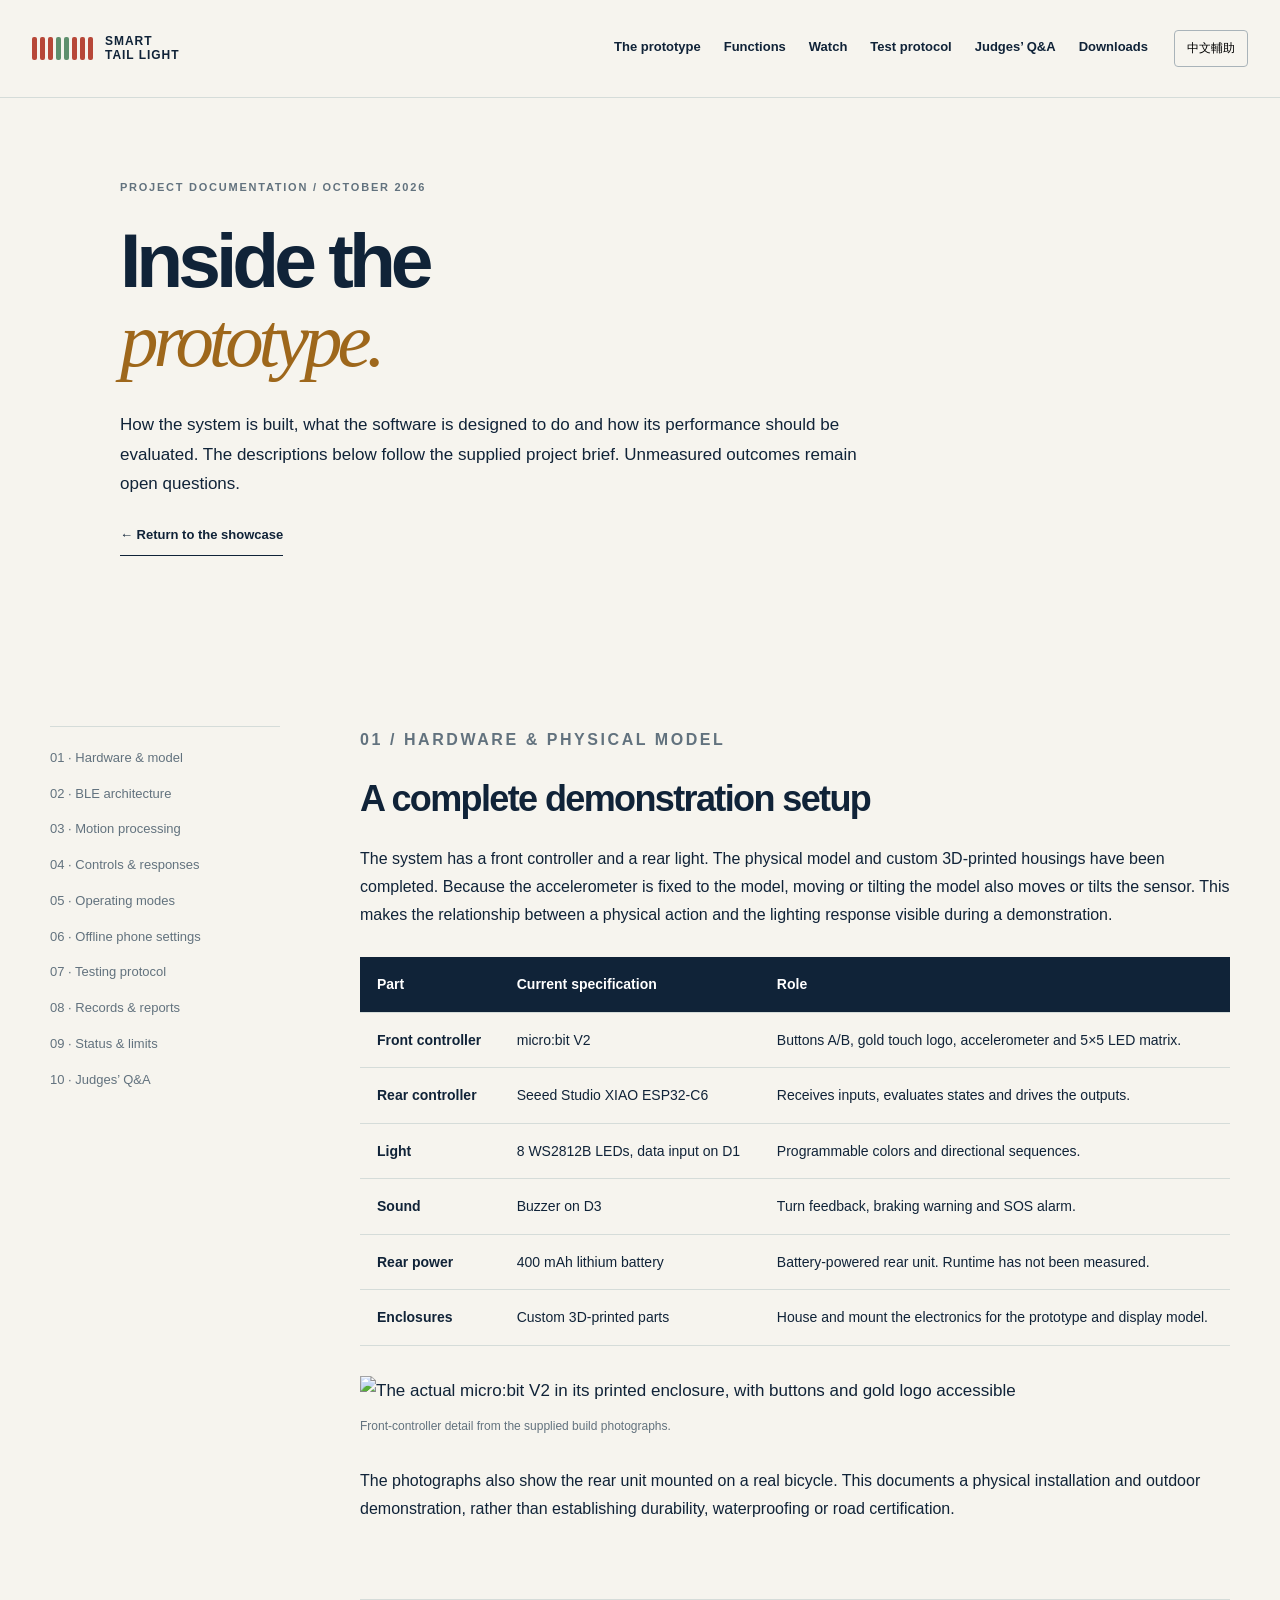
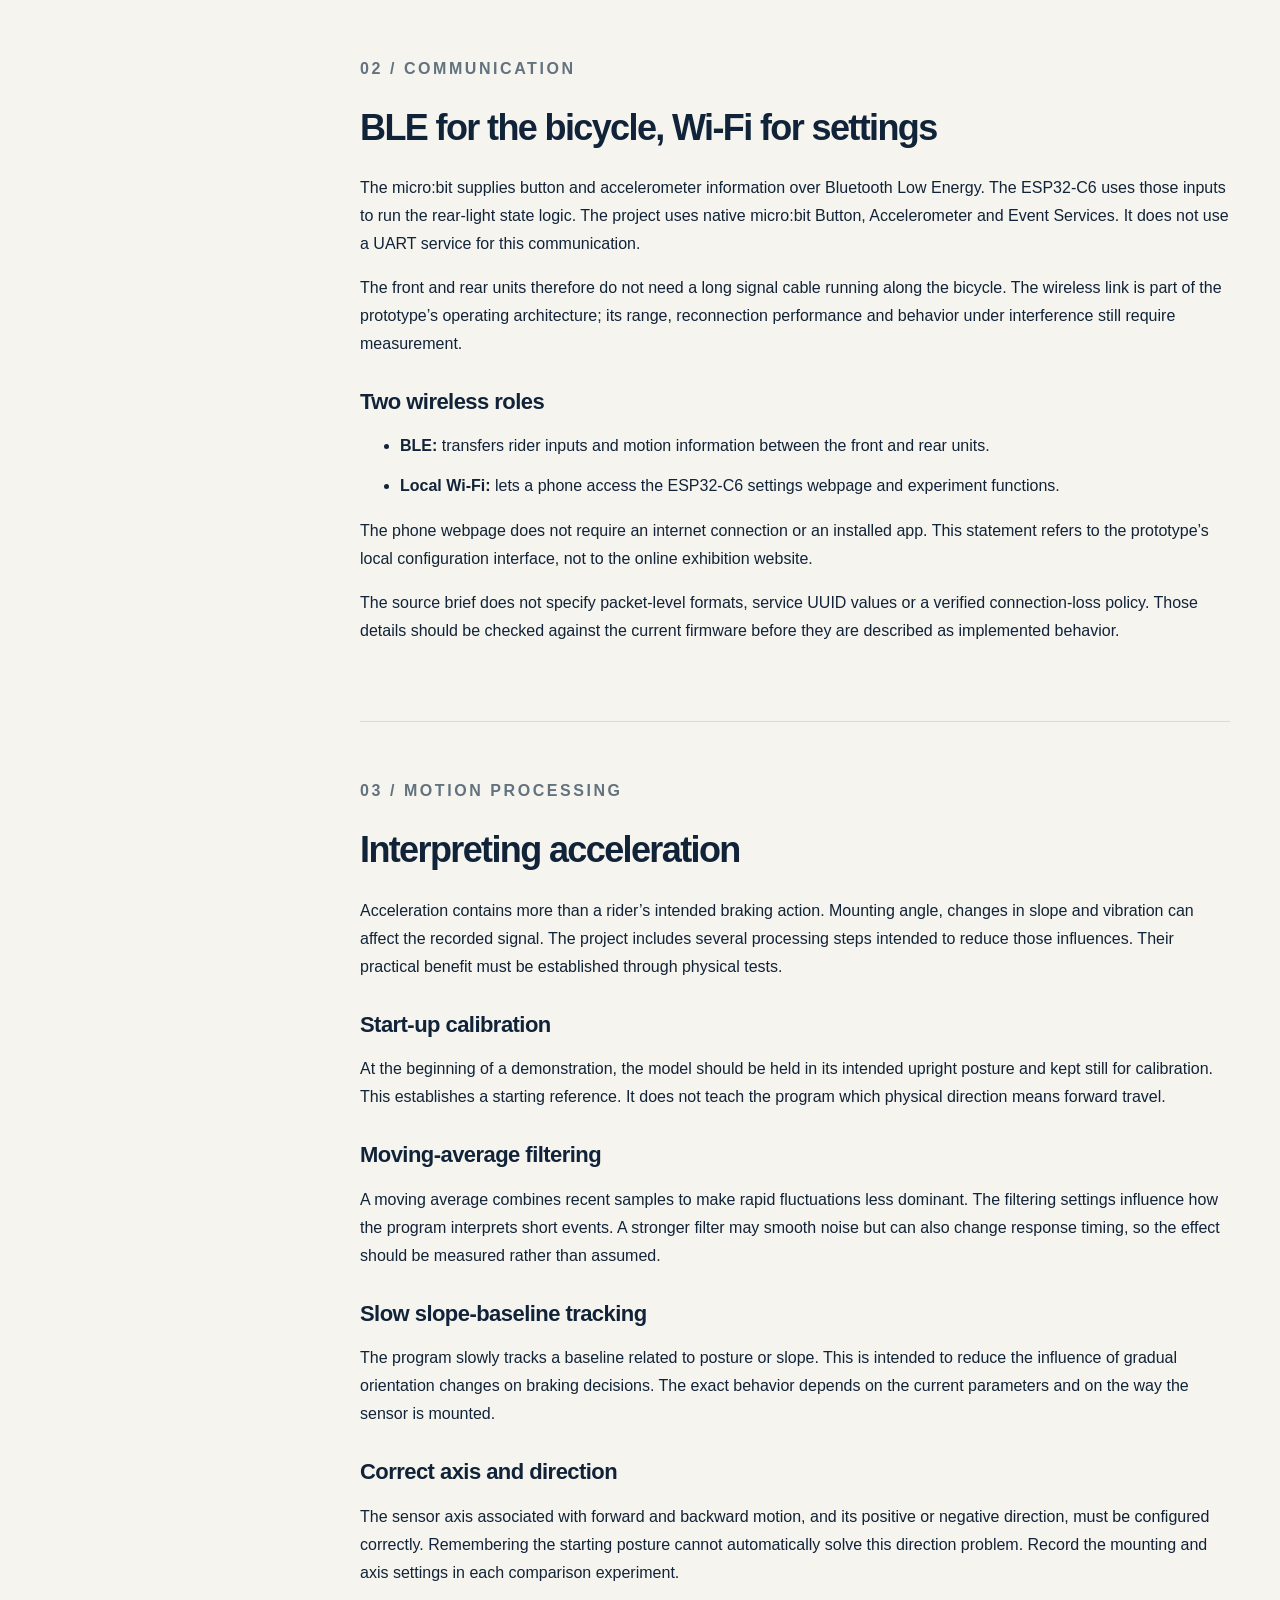
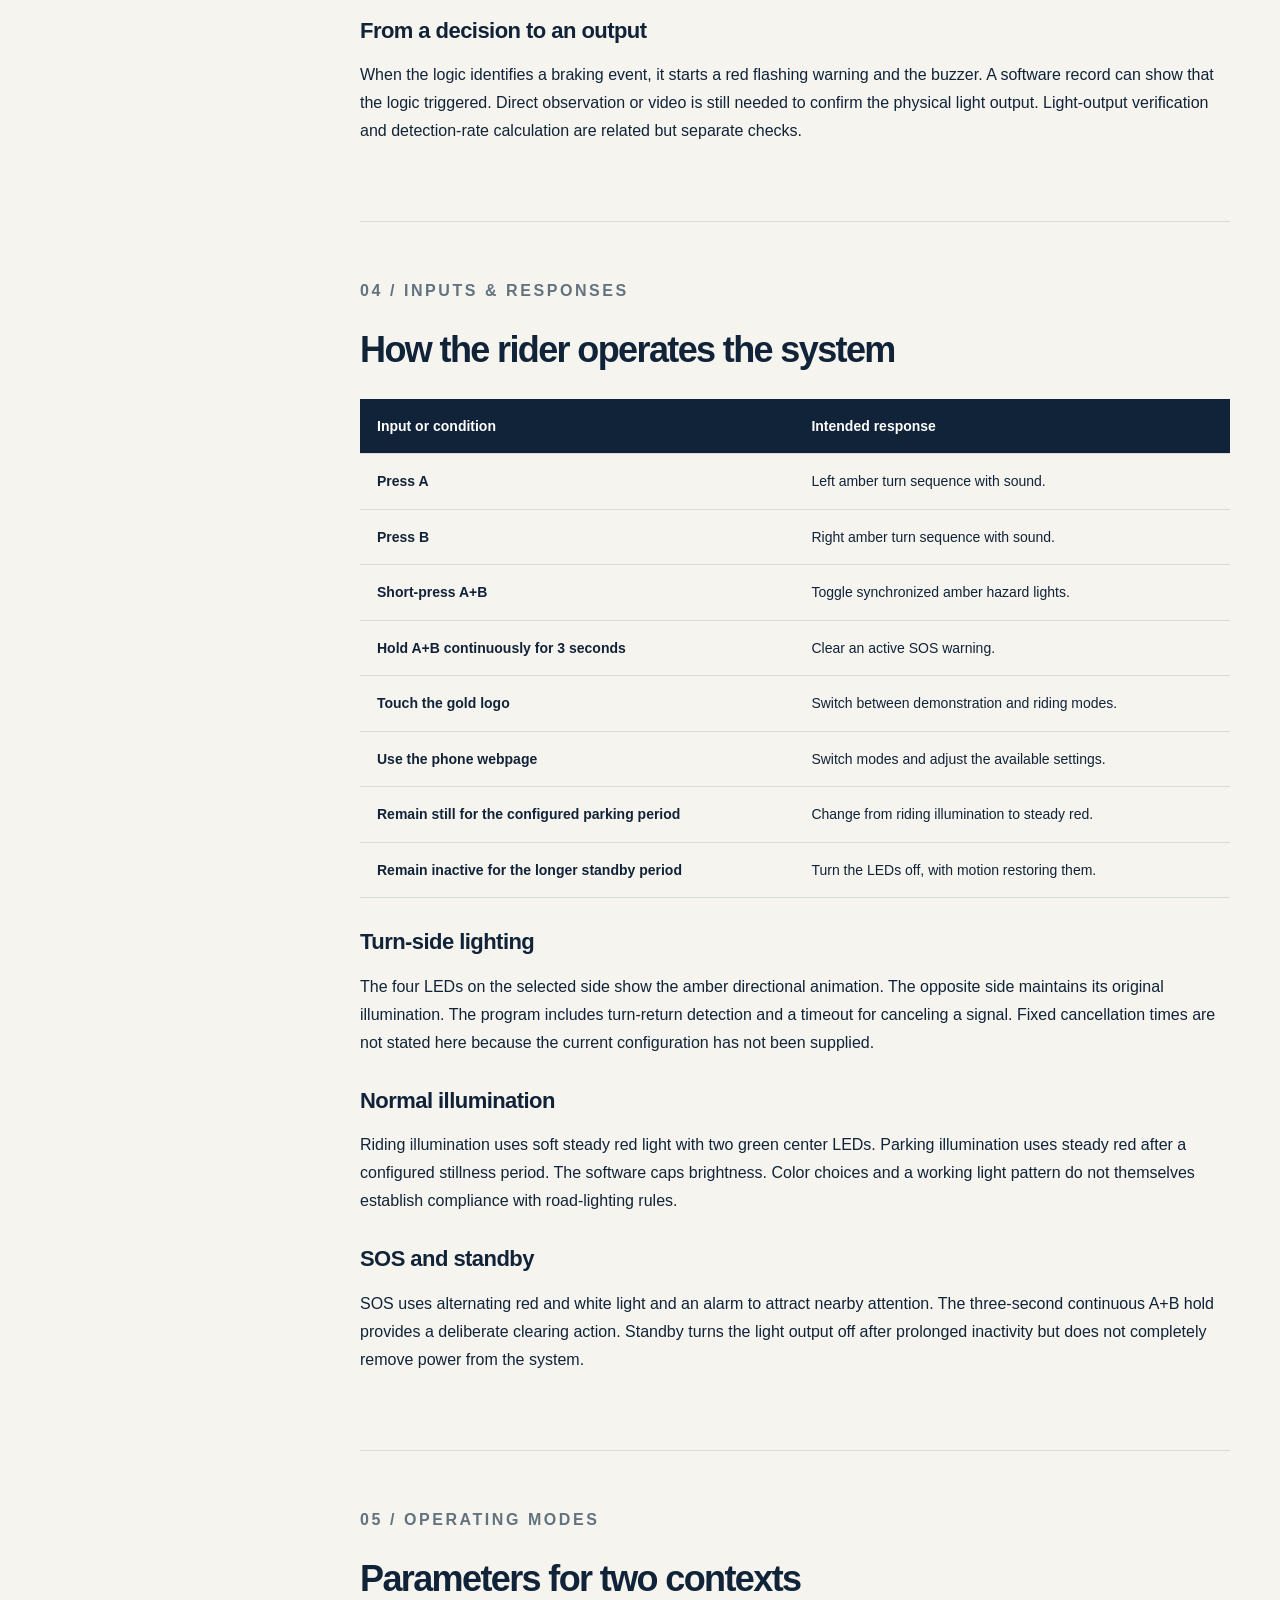
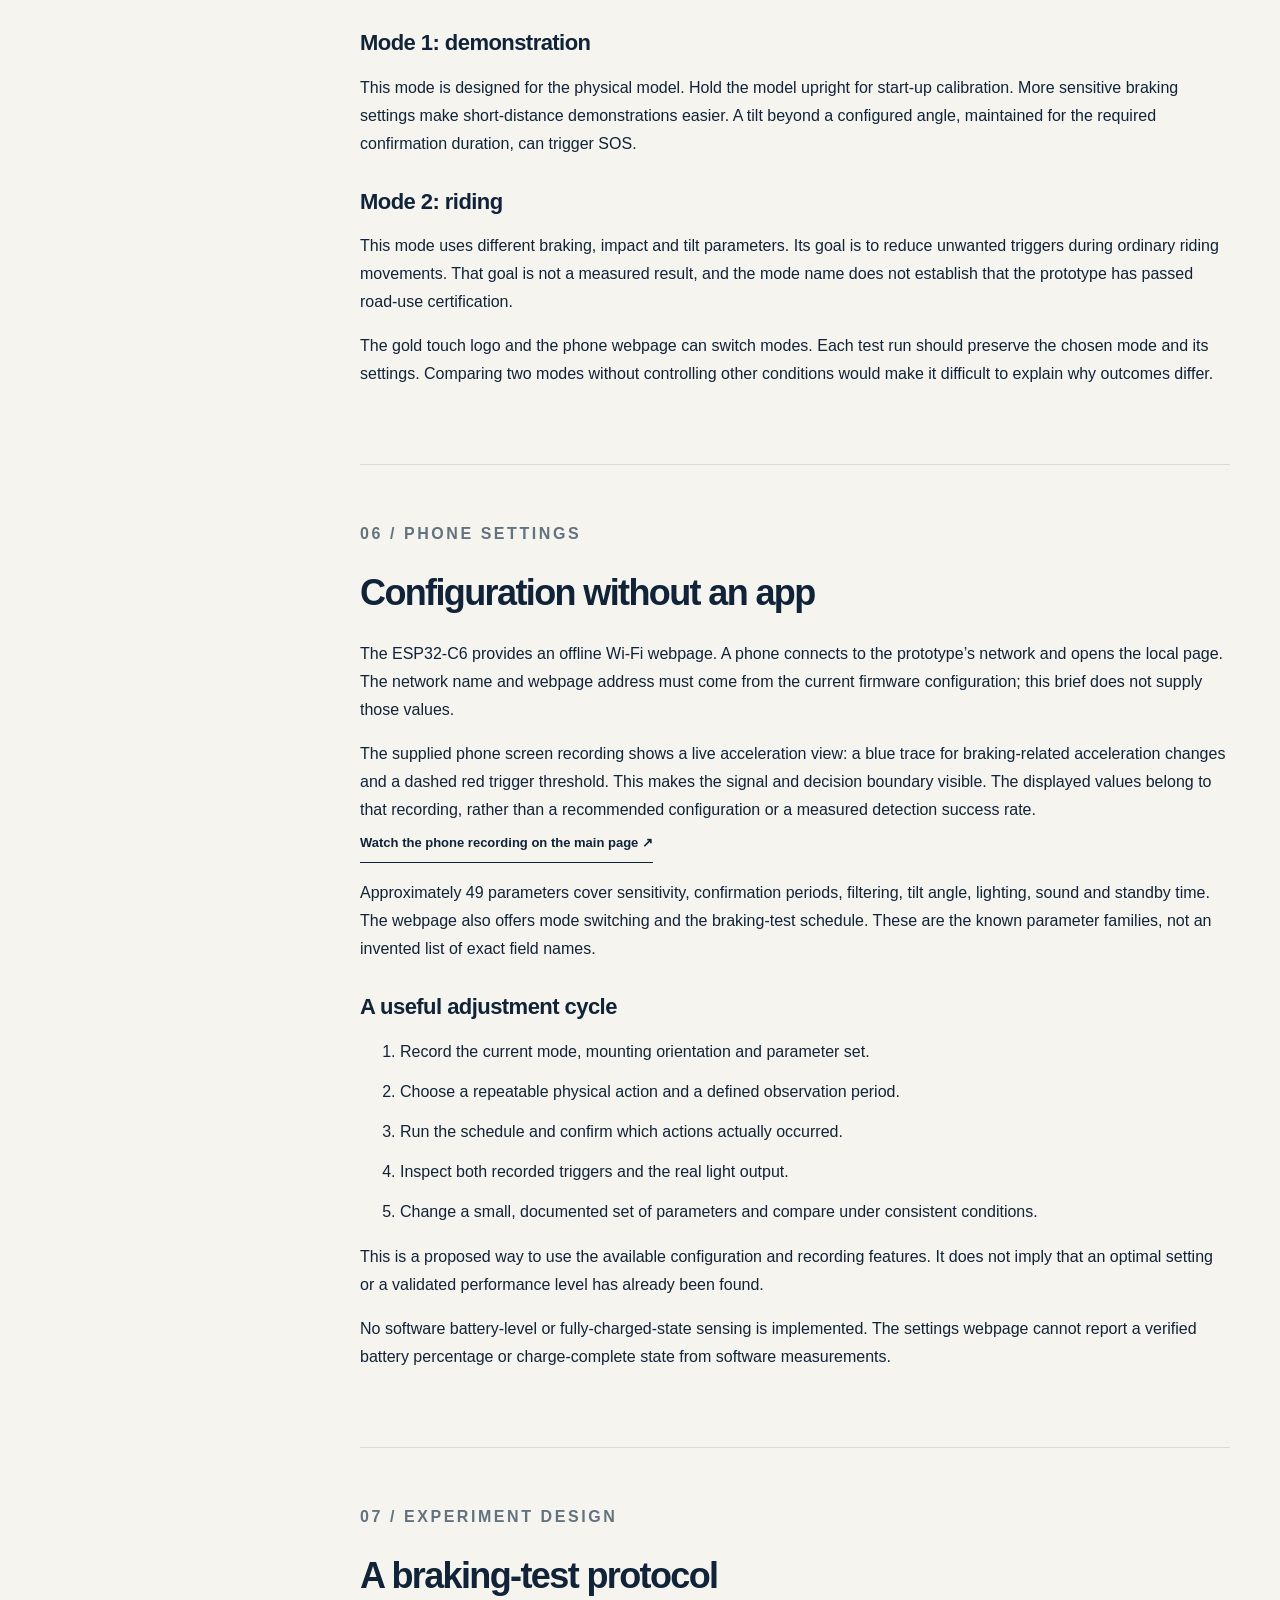
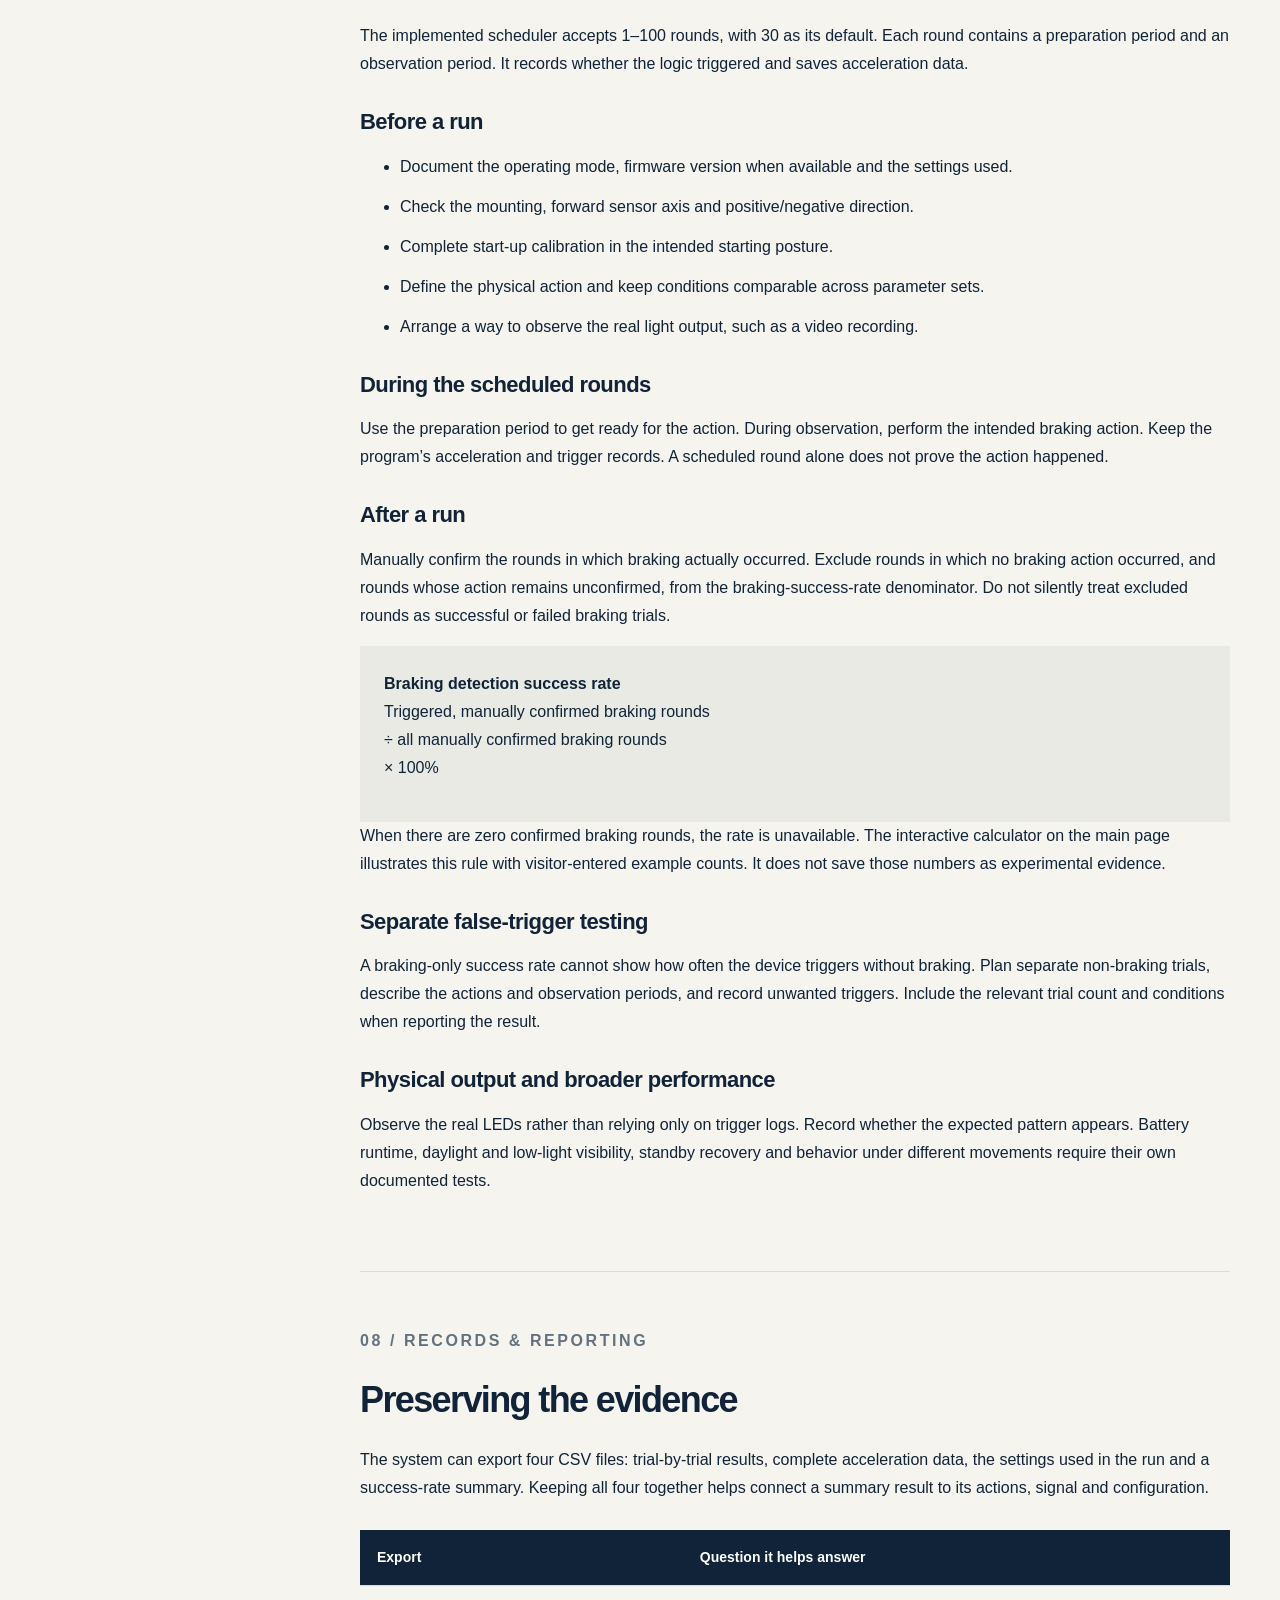
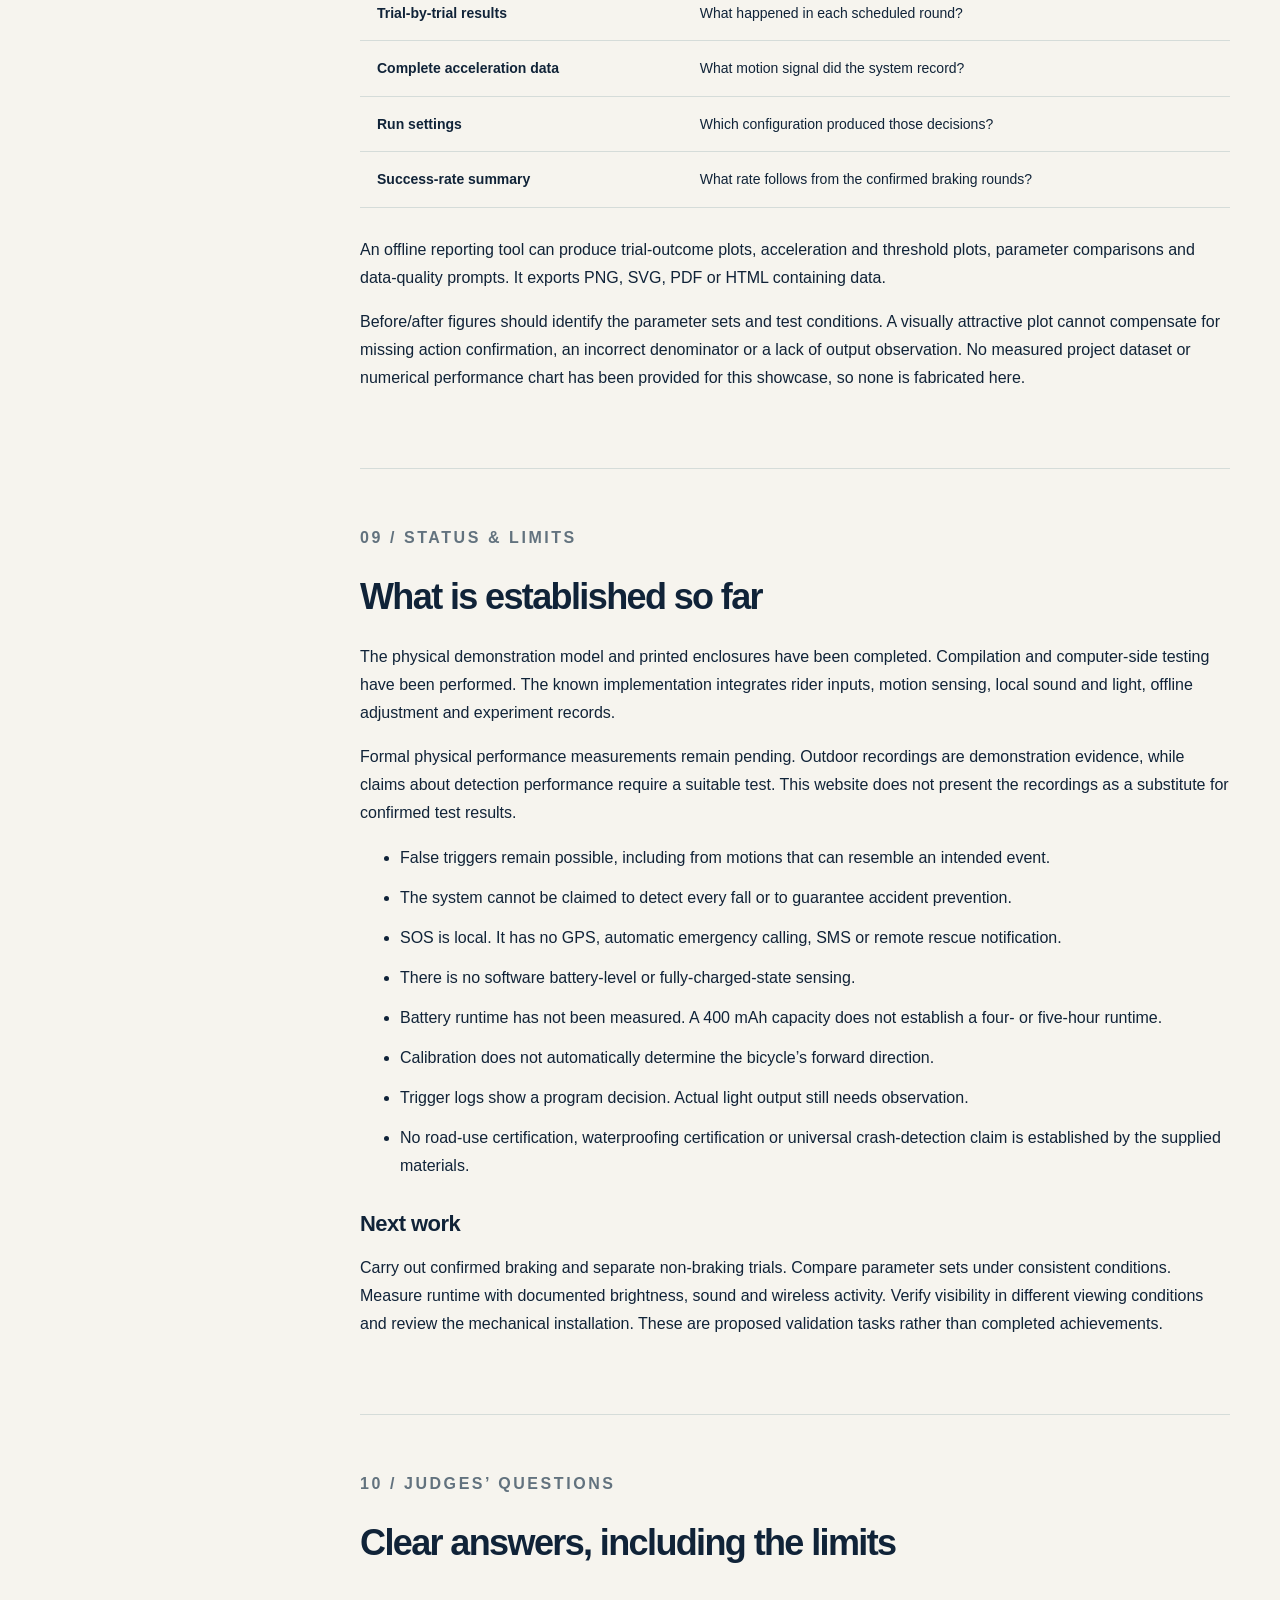
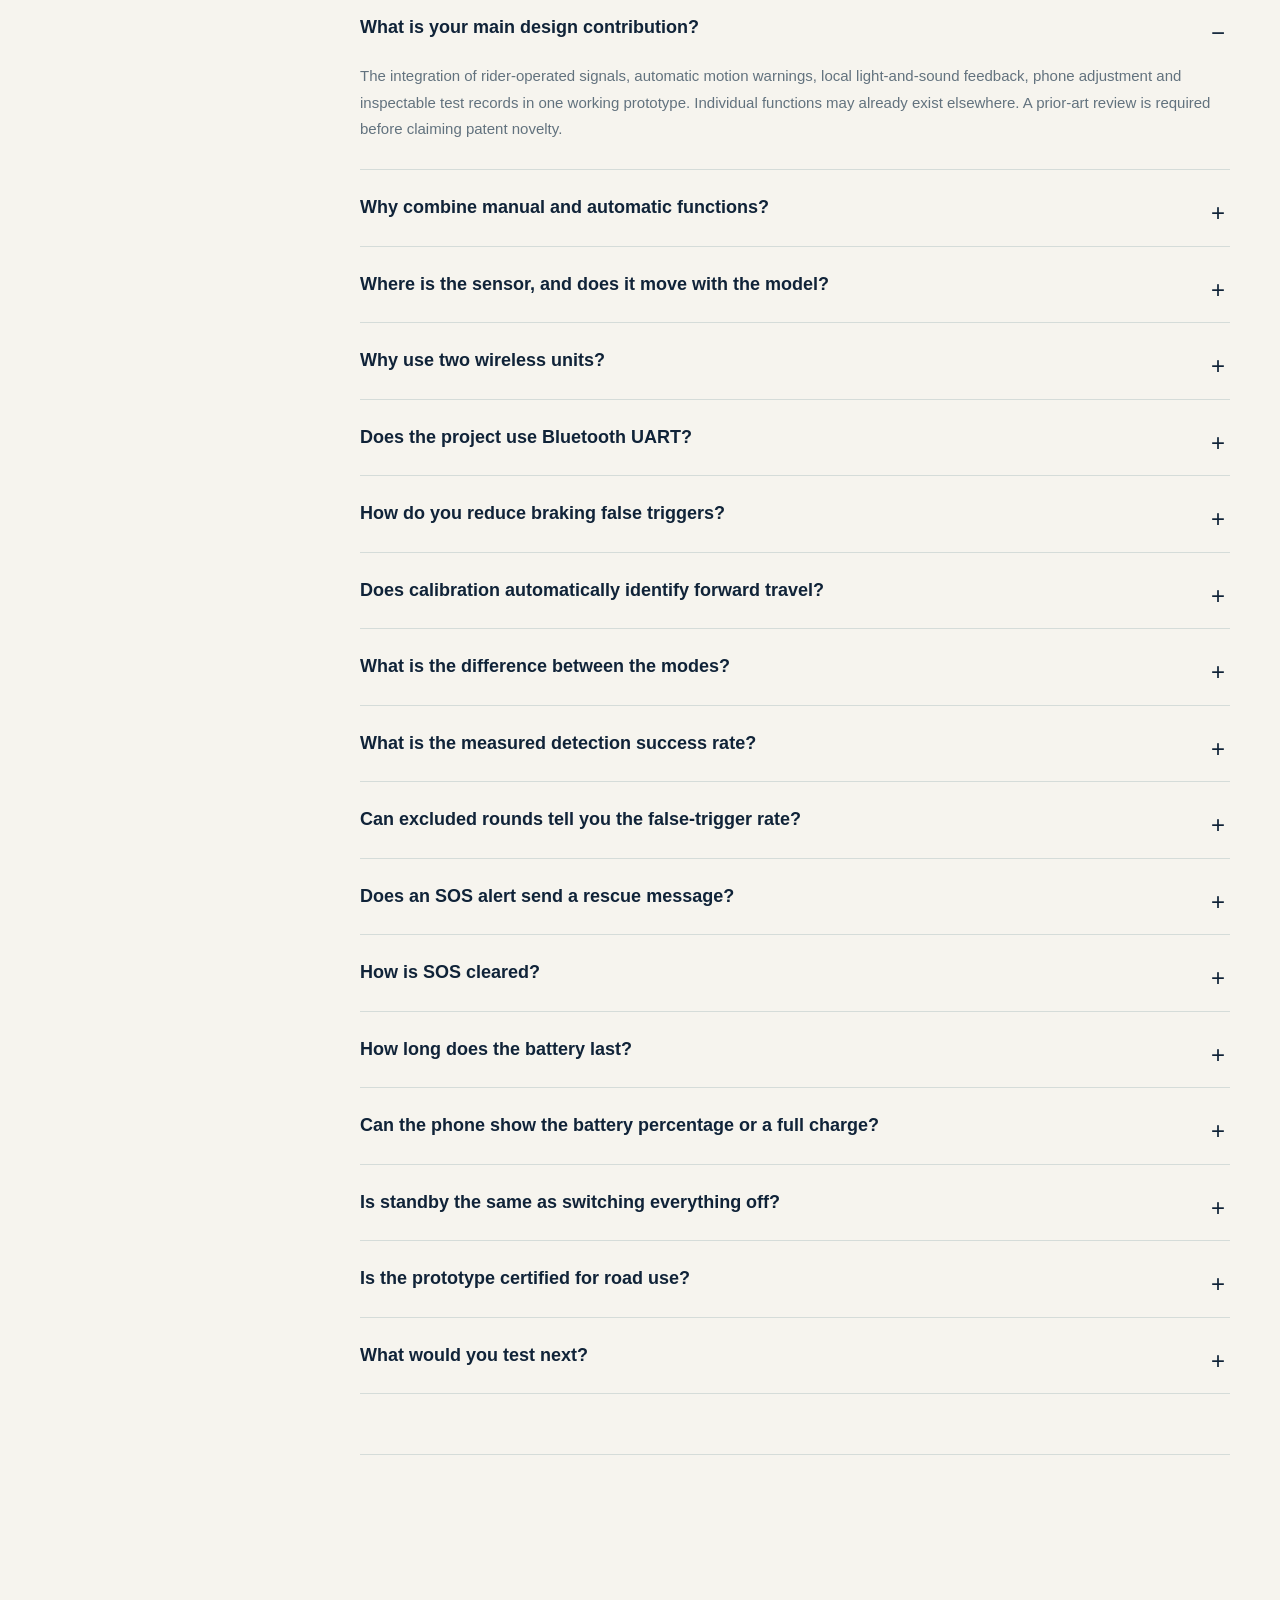
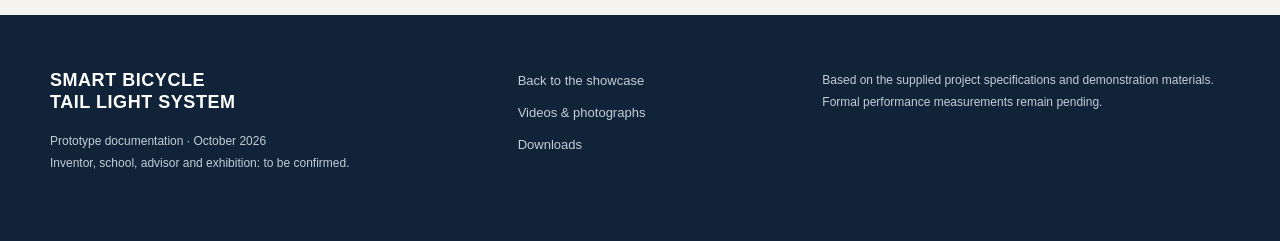
==== guide.html @ 163c27d5 "Publish bicycle tail light exhibition website" ====
<!doctype html><html lang="en"><head><meta charset="utf-8"><meta name="viewport" content="width=device-width,initial-scale=1"><title>Technical Guide & Judges’ Q&A | Smart Bicycle Tail Light System</title><meta name="description" content="Detailed hardware, BLE architecture, signal processing, operating modes, phone settings, braking-test protocol and judges’ questions for the bicycle tail light prototype."><meta name="theme-color" content="#102338"><link rel="stylesheet" href="styles.css"><script src="app.js" defer></script><link rel="canonical" href="https://raychang1227.github.io/bicycle-light/guide.html"><meta property="og:url" content="https://raychang1227.github.io/bicycle-light/guide.html"><meta property="og:image" content="https://raychang1227.github.io/bicycle-light/assets/model.jpg"></head><body><a class="skip" href="#main">Skip to content</a><header class="site-header"><a class="brand" href="index.html"><span class="brand-mark" aria-hidden="true"><i></i><i></i><i></i><i></i><i></i><i></i><i></i><i></i></span><span>SMART<br>TAIL LIGHT</span></a><button class="menu-toggle" aria-expanded="false" aria-controls="navigation">Menu</button><nav id="navigation" aria-label="Main navigation"><a href="index.html#prototype">The prototype</a><a href="index.html#features">Functions</a><a href="index.html#media">Watch</a><a href="#protocol">Test protocol</a><a href="#questions">Judges’ Q&A</a><a href="index.html#resources">Downloads</a></nav><button class="zh-toggle" aria-pressed="false">中文輔助</button></header>
<main id="main"><div class="shell guide-hero"><p class="eyebrow">Project documentation / October 2026</p><h1>Inside the<br><em>prototype.</em></h1><p>How the system is built, what the software is designed to do and how its performance should be evaluated. The descriptions below follow the supplied project brief. Unmeasured outcomes remain open questions.</p><p class="zh">以下整理硬體、藍牙、感測判斷、設定及實驗方法。內容依已知專案規格，不把待測效果寫成已證實結果。</p><a class="text-link" href="index.html">← Return to the showcase</a></div><div class="shell guide-body section"><aside class="guide-toc" aria-label="On this page"><a href="#hardware">01 · Hardware & model</a><a href="#architecture">02 · BLE architecture</a><a href="#sensing">03 · Motion processing</a><a href="#controls">04 · Controls & responses</a><a href="#operating-modes">05 · Operating modes</a><a href="#phone">06 · Offline phone settings</a><a href="#protocol">07 · Testing protocol</a><a href="#records">08 · Records & reports</a><a href="#limits">09 · Status & limits</a><a href="#questions">10 · Judges’ Q&A</a></aside><article class="guide-article">
<section id="hardware"><p class="eyebrow">01 / Hardware & physical model</p><h2>A complete demonstration setup</h2><p>The system has a front controller and a rear light. The physical model and custom 3D-printed housings have been completed. Because the accelerometer is fixed to the model, moving or tilting the model also moves or tilts the sensor. This makes the relationship between a physical action and the lighting response visible during a demonstration.</p><div class="table-wrap"><table><thead><tr><th>Part</th><th>Current specification</th><th>Role</th></tr></thead><tbody><tr><td>Front controller</td><td>micro:bit V2</td><td>Buttons A/B, gold touch logo, accelerometer and 5×5 LED matrix.</td></tr><tr><td>Rear controller</td><td>Seeed Studio XIAO ESP32-C6</td><td>Receives inputs, evaluates states and drives the outputs.</td></tr><tr><td>Light</td><td>8 WS2812B LEDs, data input on D1</td><td>Programmable colors and directional sequences.</td></tr><tr><td>Sound</td><td>Buzzer on D3</td><td>Turn feedback, braking warning and SOS alarm.</td></tr><tr><td>Rear power</td><td>400 mAh lithium battery</td><td>Battery-powered rear unit. Runtime has not been measured.</td></tr><tr><td>Enclosures</td><td>Custom 3D-printed parts</td><td>House and mount the electronics for the prototype and display model.</td></tr></tbody></table></div><figure class="hardware-figure"><img src="assets/front-controller.jpg" alt="The actual micro:bit V2 in its printed enclosure, with buttons and gold logo accessible" loading="lazy"><figcaption>Front-controller detail from the supplied build photographs.</figcaption></figure><p>The photographs also show the rear unit mounted on a real bicycle. This documents a physical installation and outdoor demonstration, rather than establishing durability, waterproofing or road certification.</p><p class="zh">最新規格為 LED 資料線接 D1、蜂鳴器接 D3。尾燈使用 400mAh 鋰電池，續航尚未量測，外殼也不能直接宣稱防水或符合道路規範。</p></section>

<section id="architecture"><p class="eyebrow">02 / Communication</p><h2>BLE for the bicycle, Wi-Fi for settings</h2><p>The micro:bit supplies button and accelerometer information over Bluetooth Low Energy. The ESP32-C6 uses those inputs to run the rear-light state logic. The project uses native micro:bit Button, Accelerometer and Event Services. It does not use a UART service for this communication.</p><p>The front and rear units therefore do not need a long signal cable running along the bicycle. The wireless link is part of the prototype’s operating architecture; its range, reconnection performance and behavior under interference still require measurement.</p><h3>Two wireless roles</h3><ul><li><strong>BLE:</strong> transfers rider inputs and motion information between the front and rear units.</li><li><strong>Local Wi-Fi:</strong> lets a phone access the ESP32-C6 settings webpage and experiment functions.</li></ul><p>The phone webpage does not require an internet connection or an installed app. This statement refers to the prototype’s local configuration interface, not to the online exhibition website.</p><p>The source brief does not specify packet-level formats, service UUID values or a verified connection-loss policy. Those details should be checked against the current firmware before they are described as implemented behavior.</p><p class="zh">BLE 用於車頭與尾燈通訊，Wi-Fi 用於手機設定。沒有提供的封包細節、斷線處理及連線距離，不自行補上。</p></section>

<section id="sensing"><p class="eyebrow">03 / Motion processing</p><h2>Interpreting acceleration</h2><p>Acceleration contains more than a rider’s intended braking action. Mounting angle, changes in slope and vibration can affect the recorded signal. The project includes several processing steps intended to reduce those influences. Their practical benefit must be established through physical tests.</p><h3>Start-up calibration</h3><p>At the beginning of a demonstration, the model should be held in its intended upright posture and kept still for calibration. This establishes a starting reference. It does not teach the program which physical direction means forward travel.</p><h3>Moving-average filtering</h3><p>A moving average combines recent samples to make rapid fluctuations less dominant. The filtering settings influence how the program interprets short events. A stronger filter may smooth noise but can also change response timing, so the effect should be measured rather than assumed.</p><h3>Slow slope-baseline tracking</h3><p>The program slowly tracks a baseline related to posture or slope. This is intended to reduce the influence of gradual orientation changes on braking decisions. The exact behavior depends on the current parameters and on the way the sensor is mounted.</p><h3>Correct axis and direction</h3><p>The sensor axis associated with forward and backward motion, and its positive or negative direction, must be configured correctly. Remembering the starting posture cannot automatically solve this direction problem. Record the mounting and axis settings in each comparison experiment.</p><h3>From a decision to an output</h3><p>When the logic identifies a braking event, it starts a red flashing warning and the buzzer. A software record can show that the logic triggered. Direct observation or video is still needed to confirm the physical light output. Light-output verification and detection-rate calculation are related but separate checks.</p><p class="zh">開機校正只能記住起始姿勢，不能自動辨認車子前進方向。平均濾波與緩慢坡度追蹤都以改善判斷為目標，仍須用實際資料比較。</p></section>

<section id="controls"><p class="eyebrow">04 / Inputs & responses</p><h2>How the rider operates the system</h2><div class="table-wrap"><table><thead><tr><th>Input or condition</th><th>Intended response</th></tr></thead><tbody><tr><td>Press A</td><td>Left amber turn sequence with sound.</td></tr><tr><td>Press B</td><td>Right amber turn sequence with sound.</td></tr><tr><td>Short-press A+B</td><td>Toggle synchronized amber hazard lights.</td></tr><tr><td>Hold A+B continuously for 3 seconds</td><td>Clear an active SOS warning.</td></tr><tr><td>Touch the gold logo</td><td>Switch between demonstration and riding modes.</td></tr><tr><td>Use the phone webpage</td><td>Switch modes and adjust the available settings.</td></tr><tr><td>Remain still for the configured parking period</td><td>Change from riding illumination to steady red.</td></tr><tr><td>Remain inactive for the longer standby period</td><td>Turn the LEDs off, with motion restoring them.</td></tr></tbody></table></div><h3>Turn-side lighting</h3><p>The four LEDs on the selected side show the amber directional animation. The opposite side maintains its original illumination. The program includes turn-return detection and a timeout for canceling a signal. Fixed cancellation times are not stated here because the current configuration has not been supplied.</p><h3>Normal illumination</h3><p>Riding illumination uses soft steady red light with two green center LEDs. Parking illumination uses steady red after a configured stillness period. The software caps brightness. Color choices and a working light pattern do not themselves establish compliance with road-lighting rules.</p><h3>SOS and standby</h3><p>SOS uses alternating red and white light and an alarm to attract nearby attention. The three-second continuous A+B hold provides a deliberate clearing action. Standby turns the light output off after prolonged inactivity but does not completely remove power from the system.</p></section>

<section id="operating-modes"><p class="eyebrow">05 / Operating modes</p><h2>Parameters for two contexts</h2><h3>Mode 1: demonstration</h3><p>This mode is designed for the physical model. Hold the model upright for start-up calibration. More sensitive braking settings make short-distance demonstrations easier. A tilt beyond a configured angle, maintained for the required confirmation duration, can trigger SOS.</p><h3>Mode 2: riding</h3><p>This mode uses different braking, impact and tilt parameters. Its goal is to reduce unwanted triggers during ordinary riding movements. That goal is not a measured result, and the mode name does not establish that the prototype has passed road-use certification.</p><p>The gold touch logo and the phone webpage can switch modes. Each test run should preserve the chosen mode and its settings. Comparing two modes without controlling other conditions would make it difficult to explain why outcomes differ.</p><p class="zh">展示模式較適合模型短距離操作；騎乘模式改用另一組參數。請保留每次試驗的模式與設定，才能公平比較。</p></section>

<section id="phone"><p class="eyebrow">06 / Phone settings</p><h2>Configuration without an app</h2><p>The ESP32-C6 provides an offline Wi-Fi webpage. A phone connects to the prototype’s network and opens the local page. The network name and webpage address must come from the current firmware configuration; this brief does not supply those values.</p><p>The supplied phone screen recording shows a live acceleration view: a blue trace for braking-related acceleration changes and a dashed red trigger threshold. This makes the signal and decision boundary visible. The displayed values belong to that recording, rather than a recommended configuration or a measured detection success rate. <a class="text-link" href="index.html#media">Watch the phone recording on the main page ↗</a></p><p>Approximately 49 parameters cover sensitivity, confirmation periods, filtering, tilt angle, lighting, sound and standby time. The webpage also offers mode switching and the braking-test schedule. These are the known parameter families, not an invented list of exact field names.</p><h3>A useful adjustment cycle</h3><ol><li>Record the current mode, mounting orientation and parameter set.</li><li>Choose a repeatable physical action and a defined observation period.</li><li>Run the schedule and confirm which actions actually occurred.</li><li>Inspect both recorded triggers and the real light output.</li><li>Change a small, documented set of parameters and compare under consistent conditions.</li></ol><p>This is a proposed way to use the available configuration and recording features. It does not imply that an optimal setting or a validated performance level has already been found.</p><p>No software battery-level or fully-charged-state sensing is implemented. The settings webpage cannot report a verified battery percentage or charge-complete state from software measurements.</p></section>

<section id="protocol"><p class="eyebrow">07 / Experiment design</p><h2>A braking-test protocol</h2><p>The implemented scheduler accepts 1–100 rounds, with 30 as its default. Each round contains a preparation period and an observation period. It records whether the logic triggered and saves acceleration data.</p><h3>Before a run</h3><ul><li>Document the operating mode, firmware version when available and the settings used.</li><li>Check the mounting, forward sensor axis and positive/negative direction.</li><li>Complete start-up calibration in the intended starting posture.</li><li>Define the physical action and keep conditions comparable across parameter sets.</li><li>Arrange a way to observe the real light output, such as a video recording.</li></ul><h3>During the scheduled rounds</h3><p>Use the preparation period to get ready for the action. During observation, perform the intended braking action. Keep the program’s acceleration and trigger records. A scheduled round alone does not prove the action happened.</p><h3>After a run</h3><p>Manually confirm the rounds in which braking actually occurred. Exclude rounds in which no braking action occurred, and rounds whose action remains unconfirmed, from the braking-success-rate denominator. Do not silently treat excluded rounds as successful or failed braking trials.</p><div class="formula"><strong>Braking detection success rate</strong><p>Triggered, manually confirmed braking rounds<br>÷ all manually confirmed braking rounds<br>× 100%</p></div><p>When there are zero confirmed braking rounds, the rate is unavailable. The interactive calculator on the main page illustrates this rule with visitor-entered example counts. It does not save those numbers as experimental evidence.</p><h3>Separate false-trigger testing</h3><p>A braking-only success rate cannot show how often the device triggers without braking. Plan separate non-braking trials, describe the actions and observation periods, and record unwanted triggers. Include the relevant trial count and conditions when reporting the result.</p><h3>Physical output and broader performance</h3><p>Observe the real LEDs rather than relying only on trigger logs. Record whether the expected pattern appears. Battery runtime, daylight and low-light visibility, standby recovery and behavior under different movements require their own documented tests.</p><p class="zh">排程次數不等於有效煞車次數。只有人工確認確實煞車的輪次能進入分母；分母為零時不計算。誤觸必須安排另外的非煞車試驗。</p></section>

<section id="records"><p class="eyebrow">08 / Records & reporting</p><h2>Preserving the evidence</h2><p>The system can export four CSV files: trial-by-trial results, complete acceleration data, the settings used in the run and a success-rate summary. Keeping all four together helps connect a summary result to its actions, signal and configuration.</p><div class="table-wrap"><table><thead><tr><th>Export</th><th>Question it helps answer</th></tr></thead><tbody><tr><td>Trial-by-trial results</td><td>What happened in each scheduled round?</td></tr><tr><td>Complete acceleration data</td><td>What motion signal did the system record?</td></tr><tr><td>Run settings</td><td>Which configuration produced those decisions?</td></tr><tr><td>Success-rate summary</td><td>What rate follows from the confirmed braking rounds?</td></tr></tbody></table></div><p>An offline reporting tool can produce trial-outcome plots, acceleration and threshold plots, parameter comparisons and data-quality prompts. It exports PNG, SVG, PDF or HTML containing data.</p><p>Before/after figures should identify the parameter sets and test conditions. A visually attractive plot cannot compensate for missing action confirmation, an incorrect denominator or a lack of output observation. No measured project dataset or numerical performance chart has been provided for this showcase, so none is fabricated here.</p></section>

<section id="limits"><p class="eyebrow">09 / Status & limits</p><h2>What is established so far</h2><p>The physical demonstration model and printed enclosures have been completed. Compilation and computer-side testing have been performed. The known implementation integrates rider inputs, motion sensing, local sound and light, offline adjustment and experiment records.</p><p>Formal physical performance measurements remain pending. Outdoor recordings are demonstration evidence, while claims about detection performance require a suitable test. This website does not present the recordings as a substitute for confirmed test results.</p><ul><li>False triggers remain possible, including from motions that can resemble an intended event.</li><li>The system cannot be claimed to detect every fall or to guarantee accident prevention.</li><li>SOS is local. It has no GPS, automatic emergency calling, SMS or remote rescue notification.</li><li>There is no software battery-level or fully-charged-state sensing.</li><li>Battery runtime has not been measured. A 400 mAh capacity does not establish a four- or five-hour runtime.</li><li>Calibration does not automatically determine the bicycle’s forward direction.</li><li>Trigger logs show a program decision. Actual light output still needs observation.</li><li>No road-use certification, waterproofing certification or universal crash-detection claim is established by the supplied materials.</li></ul><h3>Next work</h3><p>Carry out confirmed braking and separate non-braking trials. Compare parameter sets under consistent conditions. Measure runtime with documented brightness, sound and wireless activity. Verify visibility in different viewing conditions and review the mechanical installation. These are proposed validation tasks rather than completed achievements.</p></section>

<section id="questions"><p class="eyebrow">10 / Judges’ questions</p><h2>Clear answers, including the limits</h2>
<details open><summary>What is your main design contribution?</summary><p>The integration of rider-operated signals, automatic motion warnings, local light-and-sound feedback, phone adjustment and inspectable test records in one working prototype. Individual functions may already exist elsewhere. A prior-art review is required before claiming patent novelty.</p></details>
<details><summary>Why combine manual and automatic functions?</summary><p>A rider can explicitly request a turn signal, while the sensor can support warnings associated with motion. Combining them allows the same rear unit to express different situations. The practical benefit still needs evaluation with suitable users and physical tests.</p></details>
<details><summary>Where is the sensor, and does it move with the model?</summary><p>The accelerometer is built into the front micro:bit controller, which is fixed to the model. It moves and tilts together with the model, allowing a visible demonstration of input and response.</p></details>
<details><summary>Why use two wireless units?</summary><p>The front unit provides accessible rider controls and sensor data, while the rear unit provides the visible output. BLE links them without a long signal cable along the bicycle. Range and reliability still require measurement.</p></details>
<details><summary>Does the project use Bluetooth UART?</summary><p>No. The specified communication uses the native micro:bit Button, Accelerometer and Event Services rather than UART.</p></details>
<details><summary>How do you reduce braking false triggers?</summary><p>The program includes start-up calibration, moving-average filtering and slow slope-baseline tracking, together with adjustable parameters. These are design measures intended to reduce unwanted triggers. Their effectiveness has not yet been established with supplied formal measurements.</p></details>
<details><summary>Does calibration automatically identify forward travel?</summary><p>No. It records the starting posture. The correct forward sensor axis and its positive/negative direction still need to be configured.</p></details>
<details><summary>What is the difference between the modes?</summary><p>Demonstration mode is more sensitive for short model movements and permits a sustained-tilt SOS demonstration. Riding mode uses different braking, impact and tilt parameters, with the goal of reducing unwanted triggers during ordinary use. The goal remains to be validated.</p></details>
<details><summary>What is the measured detection success rate?</summary><p>No formal value has been supplied. The project includes a test scheduler and records, but those features are not themselves a result. Only manually confirmed braking rounds should enter the braking detection-rate denominator.</p></details>
<details><summary>Can excluded rounds tell you the false-trigger rate?</summary><p>Not by themselves. Exclusion means they do not belong in the braking denominator. False-trigger evaluation needs separately identified non-braking actions, documented conditions and an appropriate trial count or observation period.</p></details>
<details><summary>Does an SOS alert send a rescue message?</summary><p>No. It uses local red/white light and an alarm to attract nearby attention. There is no GPS location, automatic call, SMS or remote rescue notification.</p></details>
<details><summary>How is SOS cleared?</summary><p>Hold A and B together continuously for three seconds. A short A+B press is the hazard-light control, which is a different operation.</p></details>
<details><summary>How long does the battery last?</summary><p>Runtime has not been measured. Record brightness, sound activity, wireless use and the standby pattern before reporting a duration.</p></details>
<details><summary>Can the phone show the battery percentage or a full charge?</summary><p>No software battery-level or charge-complete sensing is implemented. The local settings page does not provide a verified software measurement of either state.</p></details>
<details><summary>Is standby the same as switching everything off?</summary><p>No. It turns the LEDs off after prolonged inactivity. Detected movement restores the lighting. It is not a complete power shutdown of the whole system.</p></details>
<details><summary>Is the prototype certified for road use?</summary><p>No such certification has been established in the supplied materials. The riding-mode name describes a parameter set, not a certification. Additional testing and assessment are needed.</p></details>
<details><summary>What would you test next?</summary><p>Confirmed braking detection, separate non-braking false triggers, actual output behavior, battery runtime, visibility and the mechanical installation. Keep the configuration and conditions with each run so that results can be interpreted.</p></details>
<p class="zh">答辯重點：說明整合設計及驗證方法，沒有數據就直接回答待測，不把展示影片當成功率，也不把 SOS 說成遠端救援。</p>
</section></article></div></main><footer class="site-footer"><div class="shell"><div><p class="brand-footer">SMART BICYCLE<br>TAIL LIGHT SYSTEM</p><p class="small">Prototype documentation · October 2026<br>Inventor, school, advisor and exhibition: to be confirmed.</p></div><div><a href="index.html">Back to the showcase</a><a href="index.html#media">Videos & photographs</a><a href="index.html#resources">Downloads</a></div><p class="small">Based on the supplied project specifications and demonstration materials.<br>Formal performance measurements remain pending.</p></div></footer></body></html>
---- styles.css ----
:root{--ink:#102338;--paper:#f6f4ee;--gold:#e9b650;--muted:#62727e;--line:#d5dcd9;--white:#fff;--soft:#eeeee6;--max:1340px}*{box-sizing:border-box}html{scroll-behavior:smooth;scroll-padding-top:110px}body{margin:0;background:var(--paper);color:var(--ink);font:17px/1.75 "Segoe UI",Arial,sans-serif}img{max-width:100%;display:block}a{color:inherit;text-decoration:none}button,input{font:inherit}button,a,input,summary{touch-action:manipulation}button{cursor:pointer}button:focus-visible,a:focus-visible,input:focus-visible,summary:focus-visible{outline:3px solid #b88014;outline-offset:5px}.shell{width:min(calc(100% - 100px),var(--max));margin:auto}.section{padding-block:105px}.site-header{height:98px;display:flex;align-items:center;gap:26px;padding:0 max(32px,calc((100vw - var(--max))/2));border-bottom:1px solid var(--line);background:rgba(246,244,238,.97);position:sticky;top:0;z-index:20}.brand{display:flex;align-items:center;gap:12px;font-size:12px;line-height:1.15;letter-spacing:.08em;font-weight:800;flex-shrink:0}.brand-mark{display:flex;gap:3px;align-items:center}.brand-mark i{width:5px;height:23px;background:#b74738;border-radius:2px}.brand-mark i:nth-child(4),.brand-mark i:nth-child(5){background:#5e8f6d}.site-header nav{display:flex;gap:23px;margin-left:auto;font-size:13px;font-weight:650;white-space:nowrap}.site-header nav a{padding:11px 0;border-bottom:2px solid transparent}.site-header nav a:hover{border-color:var(--gold)}.zh-toggle{background:transparent;border:1px solid #a9b3b9;border-radius:4px;padding:7px 12px;font-size:12px;white-space:nowrap}.zh-toggle[aria-pressed=true]{background:var(--ink);color:white}.menu-toggle{display:none}.skip{position:fixed;top:-100px;left:20px;background:var(--ink);color:white;padding:12px;z-index:100}.skip:focus{top:12px}.hero{padding:70px 0 82px;display:grid;grid-template-columns:.95fr 1.05fr;gap:66px;align-items:center}.eyebrow{font-size:11px;letter-spacing:.16em;font-weight:800;text-transform:uppercase;margin:0 0 24px;color:var(--muted)}h1,h2,h3,p{margin-top:0}h1{font-size:clamp(58px,6.3vw,94px);letter-spacing:-.065em;line-height:1.02;margin-bottom:30px;font-weight:650}h1 em{font-family:Georgia,serif;font-weight:400;color:#9e671b}h2{font-size:clamp(34px,3.5vw,54px);line-height:1.15;letter-spacing:-.045em;font-weight:600;margin-bottom:26px}h3{font-size:24px;letter-spacing:-.025em;line-height:1.25;margin-bottom:17px}.hero-lead{font-size:19px;line-height:1.75;max-width:530px}.actions{display:flex;gap:26px;align-items:center;flex-wrap:wrap;margin:30px 0}.button{display:inline-flex;padding:14px 21px;gap:28px;align-items:center;font-size:13px;font-weight:700}.primary{background:var(--ink);color:white}.primary:hover{background:#29435b}.text-link{display:inline-block;font-weight:700;font-size:13px;padding:8px 0;border-bottom:1px solid currentColor}.small{font-size:12px;line-height:1.8}.muted{color:var(--muted)}.hero-photo{margin:0;position:relative;padding-top:20px}.hero-photo>img{width:100%;height:465px;object-fit:cover;object-position:54% center}.hero-photo:before{content:"";position:absolute;left:28px;right:-18px;top:0;bottom:73px;background:var(--gold);z-index:-1}.hero-photo figcaption{display:flex;justify-content:space-between;gap:12px;font-size:9px;margin-top:15px;letter-spacing:.05em}.photo-label{background:var(--ink);color:white;display:inline-block;font-size:22px;line-height:1.2;padding:21px 30px;position:relative;margin-top:-11px;margin-left:26px;letter-spacing:-.02em}.photo-label span{display:block;font-size:11px;color:#b9c7d0;margin-top:11px;letter-spacing:.08em}.facts-band{background:#eaeae0;border-block:1px solid var(--line)}.facts{display:grid;grid-template-columns:repeat(5,1fr);padding-block:25px;gap:20px}.facts p{margin:0;display:flex;flex-direction:column}.facts strong{font-size:31px;font-weight:550;letter-spacing:-.04em}.facts span{font-size:11px;color:var(--muted)}.split{display:grid;grid-template-columns:1fr 1fr;gap:90px}.prose p{margin-bottom:22px}.intro p{font-size:17px}.zh{display:none!important;font-size:14px;line-height:1.9;color:var(--muted);padding-left:14px;border-left:2px solid var(--gold);margin-top:20px}.show-zh .zh{display:block!important}.dark-section{background:var(--ink);color:#e4eaf0}.dark-section .eyebrow{color:var(--gold)}.dark-section .zh{color:#b4c2cc}.section-heading{display:flex;align-items:flex-end;justify-content:space-between;gap:70px;margin-bottom:55px}.section-heading>p{width:390px;flex-shrink:0;color:var(--muted);font-size:15px;margin-bottom:28px}.dark-section .section-heading>p{color:#b4c2cc}.system-flow{list-style:none;padding:0;margin:30px 0;display:grid;grid-template-columns:repeat(4,1fr);gap:30px}.system-flow li{border-top:1px solid #526171;padding-top:25px;position:relative}.system-flow li:not(:last-child):after{content:"→";position:absolute;right:-23px;top:38px;color:var(--gold)}.system-flow span{font-size:10px;color:var(--gold);letter-spacing:.1em}.system-flow h3{font-size:22px;margin-top:13px}.system-flow p{font-size:14px;color:#b9c6cf}.system-foot{border-top:1px solid #526171;padding-top:25px;margin-top:38px;display:flex;gap:55px;align-items:flex-start}.system-foot p{max-width:780px;font-size:14px;margin:0}.system-foot a{flex-shrink:0}.light{color:var(--gold)}.feature-layout{display:grid;grid-template-columns:1.2fr 1fr;gap:85px;align-items:start}.feature-list article{display:flex;gap:27px;padding:0 0 30px;margin:0 0 30px;border-bottom:1px solid var(--line)}.number{color:#996b22;font-size:12px;padding-top:5px;font-weight:700}.feature-list p{font-size:15px;margin-bottom:0}.feature-list h3{font-size:23px}.signal-demo{position:sticky;top:140px;background:#e9eae3;padding:36px}.signal-demo h3{margin-top:28px}.signal-demo>p:not(.eyebrow){font-size:14px}.light-housing{background:#2c353c;border:10px solid #626d74;border-radius:9px;padding:27px 16px;margin-top:35px;box-shadow:0 18px 25px #10233815}.led-strip{display:grid;grid-template-columns:repeat(8,1fr);gap:8px}.led-strip i{aspect-ratio:.75;border-radius:4px;background:#393939;box-shadow:none;transition:background-color .15s}.signal-buttons{display:grid;grid-template-columns:repeat(4,1fr);gap:7px;margin:26px 0}.signal-buttons button{font-size:12px;padding:9px 2px;background:transparent;border:1px solid #a4aeb1;border-radius:3px}.signal-buttons button[aria-pressed=true]{background:var(--ink);color:white;border-color:var(--ink)}.media-section{background:#eaece5}.video-layout{display:grid;grid-template-columns:1.7fr 1fr;gap:40px;align-items:start}video{display:block;width:100%;aspect-ratio:16/9;max-height:560px;object-fit:contain;background:#111e2a}.video-caption{display:flex;align-items:center;justify-content:space-between;gap:15px;margin-top:22px}.video-caption h3{margin:0}.video-caption a{font-size:12px;text-decoration:underline;flex-shrink:0}.video-layout p{font-size:14px;color:var(--muted);margin-top:12px}.playlist button{display:flex;align-items:center;gap:18px;width:100%;background:transparent;border:0;border-bottom:1px solid #c6cfc9;text-align:left;padding:18px 16px;color:var(--ink)}.playlist button>span{font-size:12px;color:var(--muted)}.playlist button>span:last-child{margin-left:auto}.playlist button.selected{background:var(--ink);color:white}.playlist button.selected>span{color:var(--gold)}.playlist button strong{font-size:15px;display:block;font-weight:650}.playlist button small{font-size:10px;color:var(--muted);display:block;margin-top:3px}.playlist button.selected small{color:#b9c7d0}.media-note{font-size:12px;margin:30px 0 60px;max-width:900px;color:var(--muted)}.gallery-heading{display:flex;justify-content:space-between;align-items:baseline;border-top:1px solid #c6cfc9;padding-top:25px}.gallery-heading p{font-size:12px;color:var(--muted)}.gallery{display:grid;grid-template-columns:repeat(4,1fr);gap:18px}.gallery button{padding:0;text-align:left;border:0;background:transparent;color:var(--ink)}.gallery img{height:235px;width:100%;object-fit:cover;transition:filter .2s}.gallery button:hover img{filter:brightness(.9)}.gallery span{font-size:12px;font-weight:700;display:block;margin-top:12px}.mode-grid{display:grid;grid-template-columns:1fr 1fr;gap:70px}.mode-grid article{border-top:2px solid var(--ink);padding-top:25px}.mode-number{color:#9a6b22;font-size:46px;font-family:Georgia,serif;line-height:1.2;display:block;margin-bottom:24px}.mode-grid p{font-size:16px}.note{display:grid;grid-template-columns:290px 1fr;gap:35px;border-block:1px solid var(--line);padding:23px 0;margin-top:50px;font-size:14px}.note p{margin:0}.settings-section{background:#e9eae3}.large-stat{font-size:110px;line-height:1.2;letter-spacing:-.07em;margin:40px 0 0}.large-stat span{display:block;font-size:14px;letter-spacing:0;margin-top:10px}.setting-list{margin:35px 0}.setting-list>div{border-top:1px solid #c7cfc8;padding:16px 0;display:grid;grid-template-columns:150px 1fr;gap:20px;font-size:14px}.setting-list dt{font-weight:700}.setting-list dd{margin:0;color:var(--muted)}.test-steps{list-style:none;margin:0 0 70px;padding:0;display:grid;grid-template-columns:repeat(4,1fr);gap:30px}.test-steps li{border-top:1px solid var(--line);padding-top:20px}.test-steps span{font-size:12px;color:#996b22}.test-steps h3{font-size:20px;margin-top:18px}.test-steps p{font-size:14px;color:var(--muted)}.testing-grid{display:grid;grid-template-columns:1fr 1fr;gap:90px}.testing-grid .prose>p{font-size:15px}.rate-calculator{background:var(--ink);color:white;padding:38px}.rate-calculator .eyebrow{color:var(--gold)}.rate-calculator label{display:block;font-size:12px;margin:18px 0}.rate-calculator input{display:block;width:100%;border:1px solid #6c7b87;border-radius:0;color:white;background:#1c334a;padding:11px;margin-top:7px;font-size:16px}.rate-calculator input::placeholder{color:#aab7c3;font-size:13px}.calculator-result{color:var(--gold);border-top:1px solid #526171;margin-top:30px;padding-top:20px;font-size:26px;line-height:1.3}.rate-calculator button{color:white;border:0;border-bottom:1px solid white;background:none;padding:0}.measurement-status{margin-top:35px}.measurement-status p{display:flex;justify-content:space-between;gap:15px;border-top:1px solid var(--line);padding-top:14px;font-size:13px}.measurement-status strong{font-weight:500;color:#96651c;white-space:nowrap}.records{border-top:1px solid var(--line);margin-top:70px;padding-top:35px}.records>div{display:grid;grid-template-columns:repeat(4,1fr);gap:20px;margin-top:30px}.records p{font-size:14px}.records>p{max-width:960px;color:var(--muted)}.dark-section .prose p{font-size:15px;color:#b9c6cf}.dark-section .prose h3{font-size:21px;margin-top:28px}.dark-section .prose h3:first-child{margin-top:0}.resource-layout{display:grid;grid-template-columns:.7fr 1.3fr;gap:90px;align-items:start}.poster-resource{max-width:350px;background:#e9eae3;display:block;padding:15px}.poster-resource img{height:420px;width:100%;object-fit:contain}.poster-resource span{display:flex;justify-content:space-between;gap:15px;font-size:11px;margin-top:18px}.resource-links>a{display:flex;justify-content:space-between;gap:30px;border-top:1px solid var(--line);padding:20px 0}.resource-links small{font-size:10px;color:var(--muted);letter-spacing:.07em}.resource-links strong{font-size:24px;display:block;font-weight:600;margin:6px 0}.resource-links p{font-size:13px;color:var(--muted);margin:0}.resource-links b{font-size:25px;font-weight:400;align-self:center}.faq-preview{border-top:1px solid var(--line)}details{border-bottom:1px solid var(--line);padding:22px 0}summary{font-weight:600;font-size:18px;cursor:pointer;list-style:none;padding-right:40px;position:relative}summary:after{content:"+";position:absolute;right:5px;top:0;font-size:24px;font-weight:400}details[open] summary:after{content:"−"}details p{font-size:15px;color:var(--muted);max-width:900px;margin:20px 0 5px}.faq-preview>.text-link{margin-top:28px}.site-footer{background:var(--ink);color:#c3ced6;padding:55px 0}.site-footer .shell{display:grid;grid-template-columns:1fr .6fr 1fr;gap:60px}.brand-footer{font-size:18px;line-height:1.2;letter-spacing:.03em;font-weight:700;color:white}.site-footer a{display:block;font-size:13px;margin-bottom:9px}dialog{border:0;padding:55px 25px 20px;background:var(--paper);color:var(--ink);max-width:min(1000px,94vw);max-height:94vh}dialog::backdrop{background:#07131dda;backdrop-filter:blur(4px)}dialog img{max-height:72vh;width:100%;object-fit:contain}dialog p{font-size:13px;margin:17px 0 0}.dialog-close{position:absolute;right:20px;top:13px;border:0;background:none;color:var(--ink);font-size:13px}.guide-hero{padding-block:80px 65px;max-width:1040px}.guide-hero h1{font-size:clamp(50px,6vw,80px)}.guide-hero p{max-width:760px}.guide-body{display:grid;grid-template-columns:230px 1fr;gap:80px;align-items:start}.guide-toc{position:sticky;top:135px;border-top:1px solid var(--line);padding-top:20px}.guide-toc a{display:block;font-size:13px;margin-bottom:13px;color:var(--muted)}.guide-article{max-width:880px}.guide-article section{padding:0 0 60px;margin-bottom:55px;border-bottom:1px solid var(--line)}.guide-article h2{font-size:36px}.guide-article h3{font-size:22px;margin-top:30px}.guide-article p,.guide-article li{font-size:16px}.guide-article li{margin-bottom:12px}.table-wrap{overflow:auto;margin:28px 0}table{border-collapse:collapse;width:100%;text-align:left;font-size:14px;min-width:480px}th{background:var(--ink);color:white;font-weight:600}th,td{padding:15px 17px;border-bottom:1px solid var(--line);vertical-align:top}td:first-child{font-weight:600}.formula{background:#e9eae3;padding:24px;font-size:16px}.guide-article details p{font-size:15px}.guide-article .small{font-size:12px}
@media(min-width:1600px){.hero-photo>img{height:510px}}@media(max-width:1150px){.site-header{gap:18px;padding-inline:30px}.site-header nav{gap:14px;font-size:12px}.brand{font-size:10px}.shell{width:calc(100% - 70px)}.hero{gap:45px}.hero-photo>img{height:410px}.split,.testing-grid{gap:55px}.feature-layout{gap:45px}.signal-demo{padding:25px}.signal-buttons{grid-template-columns:repeat(2,1fr)}.section-heading{gap:35px}.section-heading>p{width:320px}.gallery img{height:210px}.guide-body{gap:45px;grid-template-columns:190px 1fr}}@media(max-width:900px){.site-header{height:78px}.menu-toggle{display:block;background:none;border:0;margin-left:auto;font-size:13px}.site-header nav{display:none;position:absolute;top:78px;left:0;right:0;background:var(--paper);padding:20px 35px;box-shadow:0 20px 25px #0001;white-space:normal}.site-header nav.open{display:grid;grid-template-columns:1fr 1fr;gap:8px 25px}.hero{grid-template-columns:1fr 1fr;gap:30px;padding-block:50px}.hero h1{font-size:60px}.hero-lead{font-size:16px}.hero-photo>img{height:360px}.hero-photo figcaption{font-size:8px;display:block}.hero-photo figcaption span{display:block}.photo-label{margin-left:10px;font-size:18px;padding:17px}.facts strong{font-size:26px}.section{padding-block:75px}.split{gap:40px}.section-heading{display:block}.section-heading>p{width:auto;max-width:620px}.system-flow{grid-template-columns:1fr 1fr;gap:35px}.system-flow li:nth-child(2):after{display:none}.system-foot{display:block}.system-foot a{margin-top:20px}.feature-layout{grid-template-columns:1fr}.signal-demo{position:static;max-width:650px}.signal-buttons{grid-template-columns:repeat(4,1fr)}.video-layout{grid-template-columns:1fr}.playlist{display:grid;grid-template-columns:1fr 1fr;gap:0 20px}.gallery{grid-template-columns:1fr 1fr}.gallery img{height:270px}.mode-grid{gap:40px}.note{grid-template-columns:1fr;gap:10px}.settings-section .split,.testing-grid{grid-template-columns:1fr}.test-steps{grid-template-columns:1fr 1fr}.large-stat{font-size:88px}.records>div{grid-template-columns:1fr 1fr}.resource-layout{gap:40px;grid-template-columns:.8fr 1.2fr}.resource-links strong{font-size:21px}.site-footer .shell{gap:30px}.guide-body{grid-template-columns:1fr}.guide-toc{position:static;display:grid;grid-template-columns:1fr 1fr;gap:0 20px}.guide-hero{padding-block:55px}.guide-article{max-width:100%}}
@media(max-width:600px){body{font-size:16px}.shell{width:calc(100% - 40px)}.site-header{padding-inline:20px;gap:12px}.brand-mark i{height:20px;width:4px}.brand{gap:8px}.hero{grid-template-columns:1fr;gap:32px;padding:42px 0 45px}.hero h1{font-size:64px;line-height:1.02}.hero-copy .eyebrow{font-size:9px}.hero-photo{margin-right:12px}.hero-photo>img{height:320px;object-position:center}.hero-photo:before{right:-12px;left:20px}.hero-photo figcaption{display:flex;font-size:8px}.photo-label{margin-top:-5px;margin-left:17px}.actions{gap:20px}.button{font-size:12px;padding:13px 17px}.facts{grid-template-columns:repeat(3,1fr);gap:22px 10px}.facts strong{font-size:28px}.facts span{font-size:10px}.split,.mode-grid{grid-template-columns:1fr;gap:28px}.section{padding-block:60px}h2{font-size:36px}.section-heading{margin-bottom:38px}.section-heading>p{font-size:14px}.system-flow{gap:25px}.system-flow h3{font-size:18px}.system-flow p{font-size:12px}.system-flow span{font-size:8px}.system-flow li:not(:last-child):after{right:-19px}.feature-list article{gap:17px}.feature-list h3{font-size:22px}.feature-list p{font-size:14px}.signal-demo{padding:25px 20px}.light-housing{border-width:8px;padding-inline:12px}.led-strip{gap:6px}.signal-buttons{gap:5px}.signal-buttons button{font-size:11px}.video-caption{align-items:flex-start}.video-caption h3{font-size:21px}.video-caption a{font-size:10px}.playlist{gap:0 10px}.playlist button{gap:10px;padding:16px 10px}.playlist button strong{font-size:12px}.playlist button small{font-size:8px}.playlist button>span{font-size:10px}.gallery{gap:14px}.gallery img{height:195px}.gallery span{font-size:10px}.gallery-heading{display:block}.gallery-heading p{font-size:11px}.setting-list>div{grid-template-columns:1fr;gap:4px}.rate-calculator{padding:27px 23px}.test-steps{gap:25px}.test-steps h3{font-size:18px}.test-steps p{font-size:12px}.testing-grid{gap:35px}.records>div{gap:10px}.records p{font-size:12px}.measurement-status p{font-size:11px}.resource-layout{grid-template-columns:1fr}.poster-resource{max-width:300px;margin:auto}.poster-resource img{height:355px}.resource-links strong{font-size:23px}.site-footer .shell{grid-template-columns:1fr 1fr;gap:25px}.site-footer .shell>p{grid-column:1/-1}.guide-hero h1{font-size:53px}.guide-article h2{font-size:31px}.guide-article p,.guide-article li{font-size:15px}.guide-toc a{font-size:12px}summary{font-size:16px}.formula{font-size:14px;padding:20px}html{scroll-padding-top:95px}}
@media(prefers-reduced-motion:reduce){html{scroll-behavior:auto}*,*:before,*:after{transition:none!important;animation:none!important}}

.playlist{max-height:560px;overflow-y:auto;scrollbar-color:#82918f transparent}.phone-recording{display:flex;gap:22px;align-items:center;margin:32px 0;border-top:1px solid #c7cfc8;padding-top:25px}.phone-recording img{width:90px;height:150px;object-fit:cover;object-position:top}.phone-recording strong{font-size:14px;line-height:1.5;display:block}.phone-recording small{font-size:12px;color:var(--muted);display:block;margin-top:10px}.hardware-figure{margin:30px 0}.hardware-figure img{width:100%;max-height:390px;object-fit:cover}.hardware-figure figcaption{font-size:12px;color:var(--muted);margin-top:10px}video::cue{background:#102338e6;color:#fff;font-family:Arial,sans-serif}@media(max-width:900px){.playlist{max-height:470px}}

/* Concise first-look section for exhibition visitors. */
.judge-overview{background:#e3ebe6;padding:78px 0 72px;scroll-margin-top:100px}.overview-heading{display:grid;grid-template-columns:1.25fr .75fr;gap:60px;align-items:end;margin-bottom:38px}.overview-heading h2{max-width:760px;margin:0;font-size:clamp(36px,4.2vw,58px);line-height:1.08}.overview-heading>p{margin:0;max-width:400px;font-size:17px;line-height:1.6;color:#40554e}.overview-grid{display:grid;grid-template-columns:repeat(3,1fr);gap:1px;background:#bdcdc4;border:1px solid #bdcdc4}.overview-grid article{padding:28px;background:#f5f7f1}.overview-grid article>span{font-size:10px;font-weight:700;letter-spacing:.14em;color:#496e5e}.overview-grid h3{font-size:22px;line-height:1.18;margin:18px 0 12px}.overview-grid p{font-size:14px;line-height:1.6;margin:0;color:#40514b}.overview-grid .overview-zh{margin-top:12px;color:#4c675a;font-size:13px}.overview-bottom{display:flex;justify-content:space-between;align-items:center;gap:30px;padding-top:25px}.overview-bottom p{max-width:660px;font-size:13px;line-height:1.55;margin:0;color:#344940}.overview-bottom div{display:flex;gap:22px;flex-wrap:wrap}.overview-bottom a{font-size:13px;font-weight:700;text-decoration:underline;text-underline-offset:4px}.video-shortcuts{display:flex;gap:10px;flex-wrap:wrap;margin:-8px 0 28px}.video-shortcuts a{display:inline-flex;align-items:center;gap:9px;padding:13px 16px;background:#102338;color:white;font-size:13px;font-weight:700}.video-shortcuts small{font-size:11px;font-weight:400;color:#c8d9d4}.video-shortcuts a:focus-visible,.overview-bottom a:focus-visible{outline:3px solid #d65d37;outline-offset:3px}@media(max-width:700px){.judge-overview{padding:54px 0}.overview-heading{display:block;margin-bottom:26px}.overview-heading>p{margin-top:16px;font-size:15px}.overview-grid{grid-template-columns:1fr}.overview-grid article{padding:22px}.overview-grid h3{margin:10px 0 7px;font-size:20px}.overview-bottom{display:block}.overview-bottom div{margin-top:18px}.video-shortcuts{display:grid;grid-template-columns:1fr}.video-shortcuts a{justify-content:space-between}.video-shortcuts small{text-align:right}}
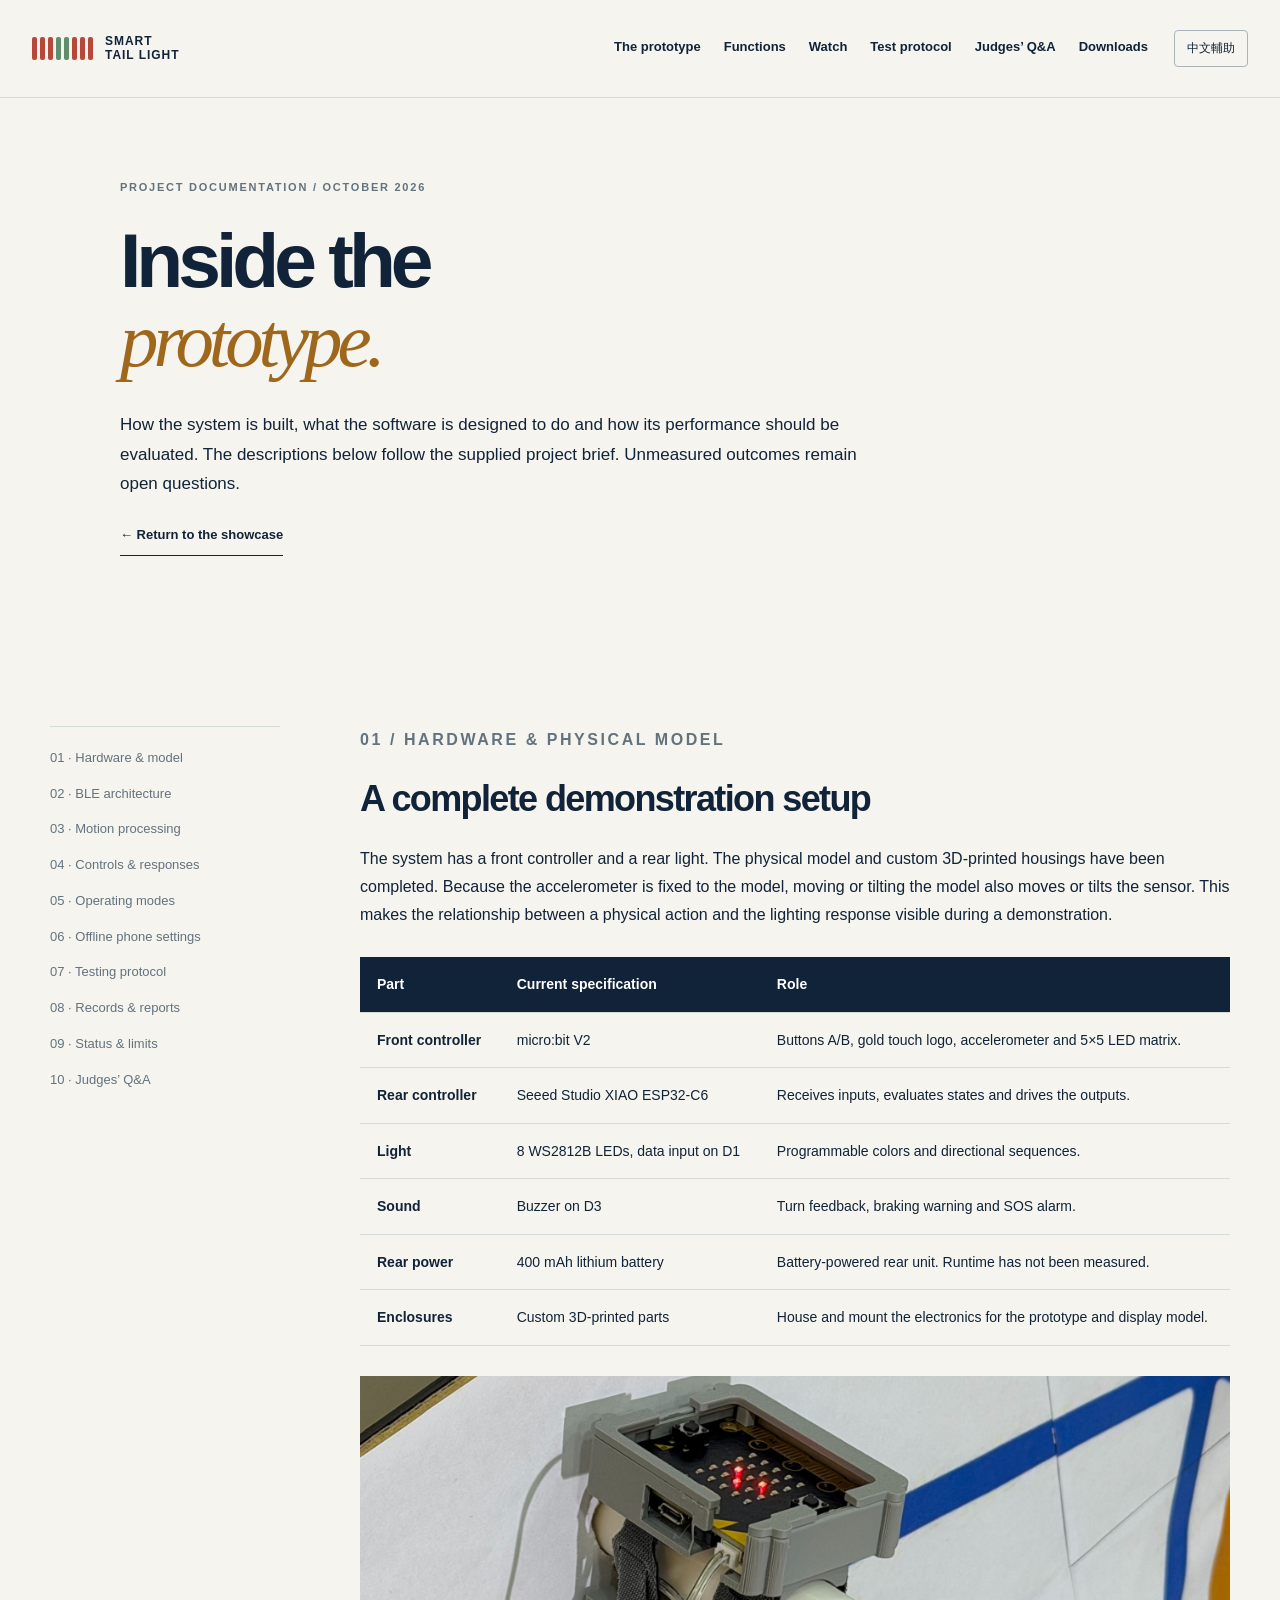
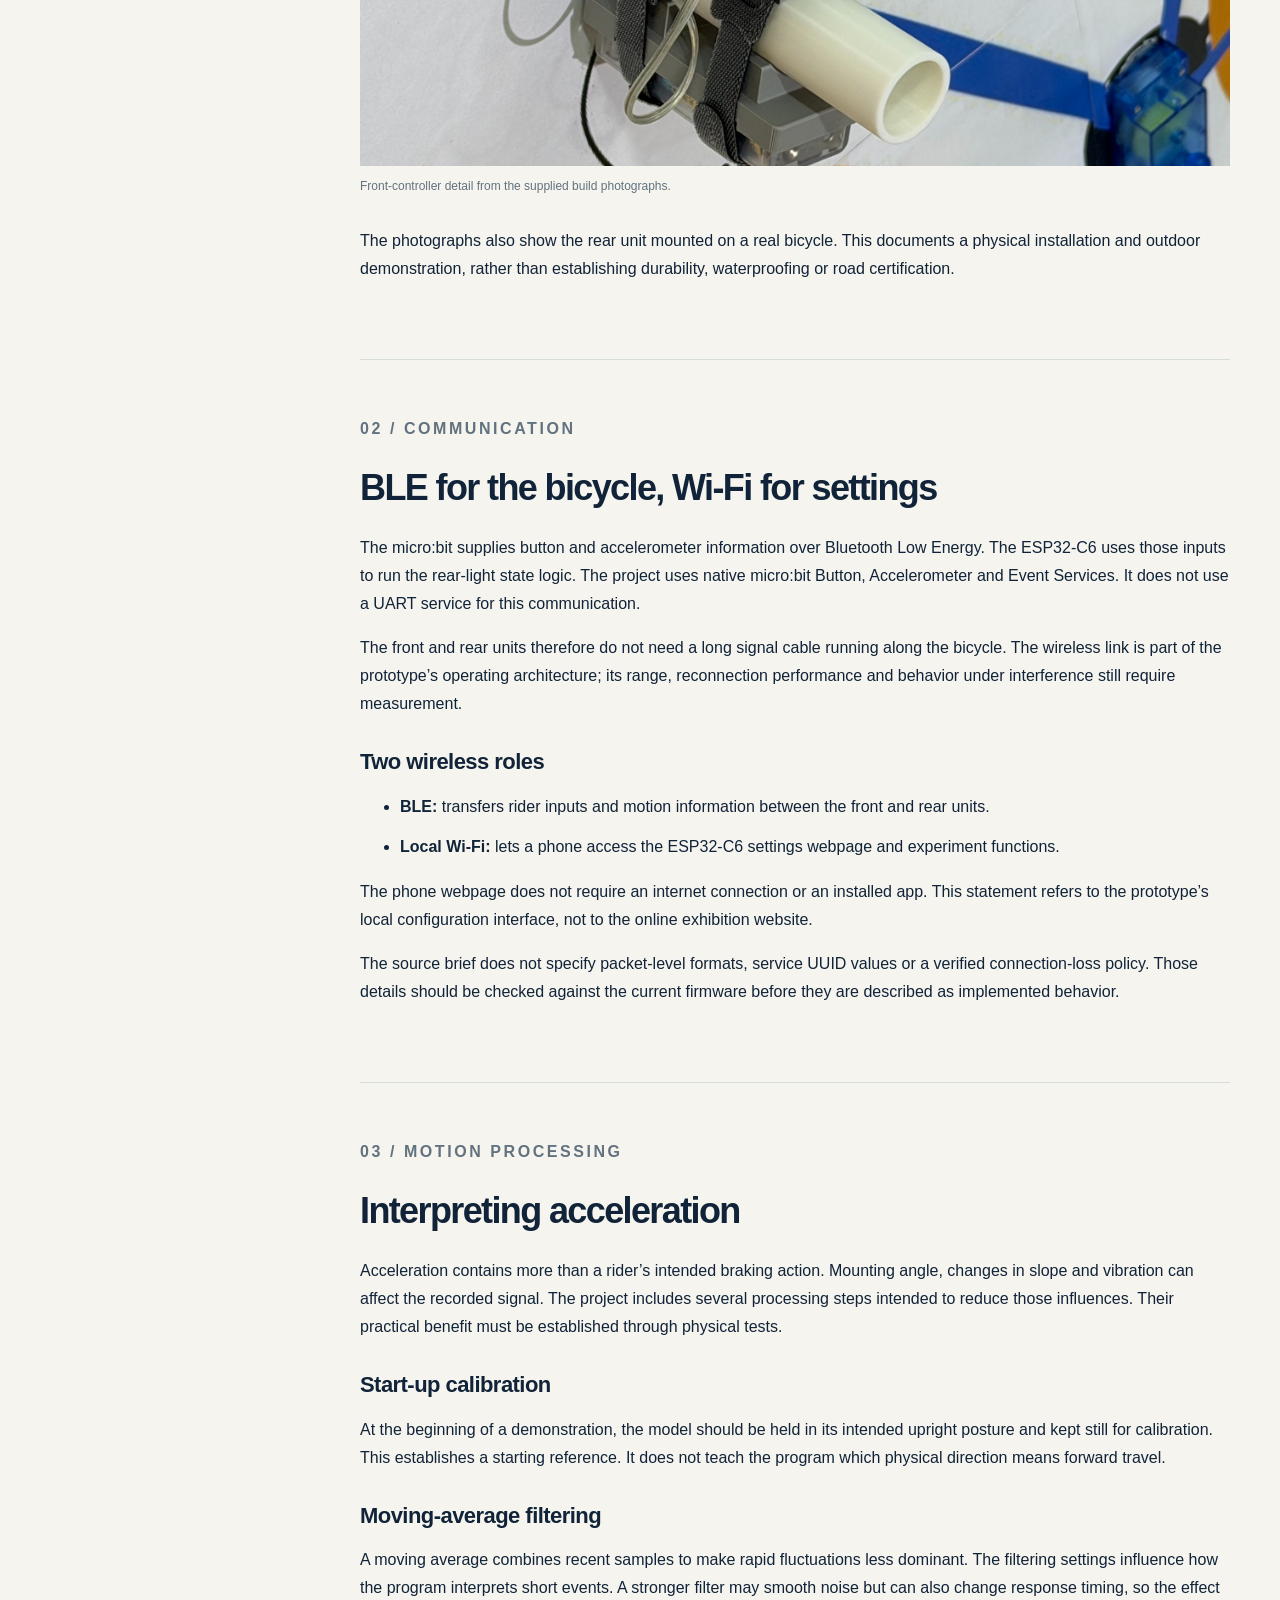
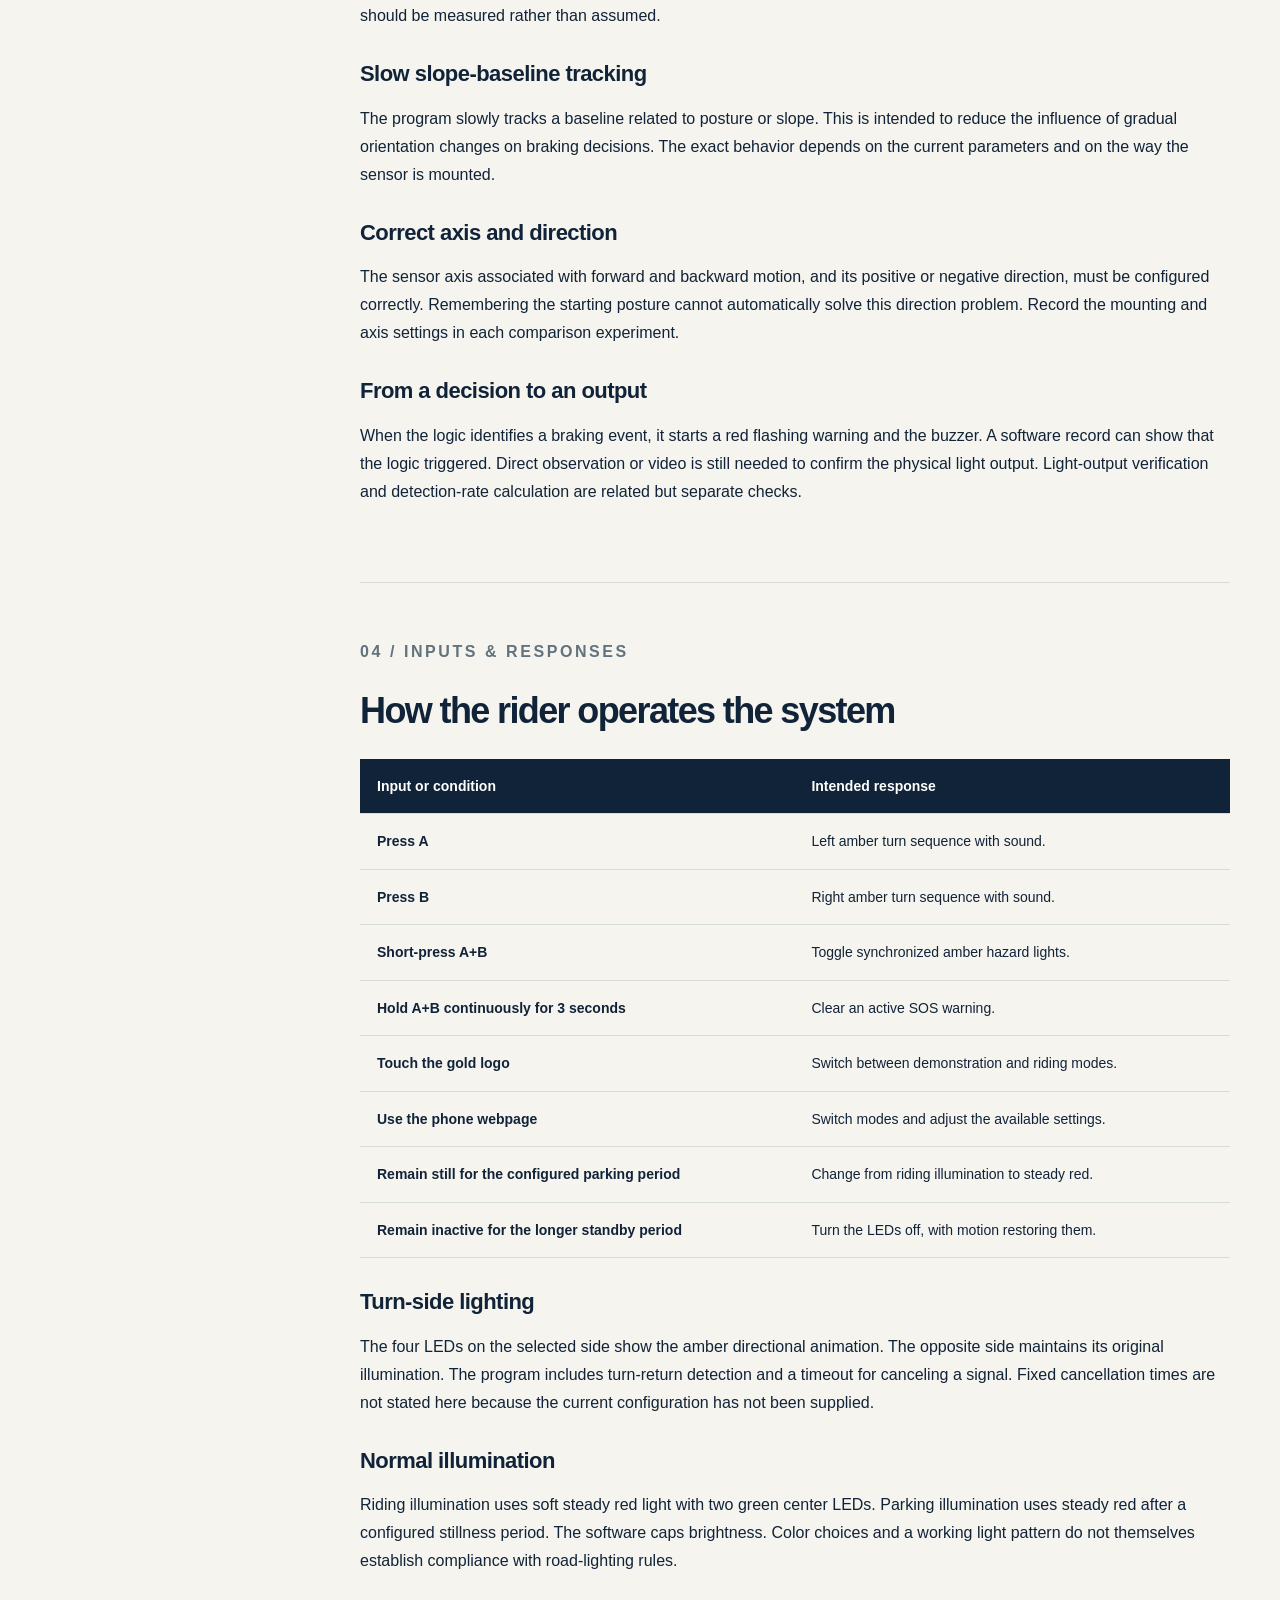
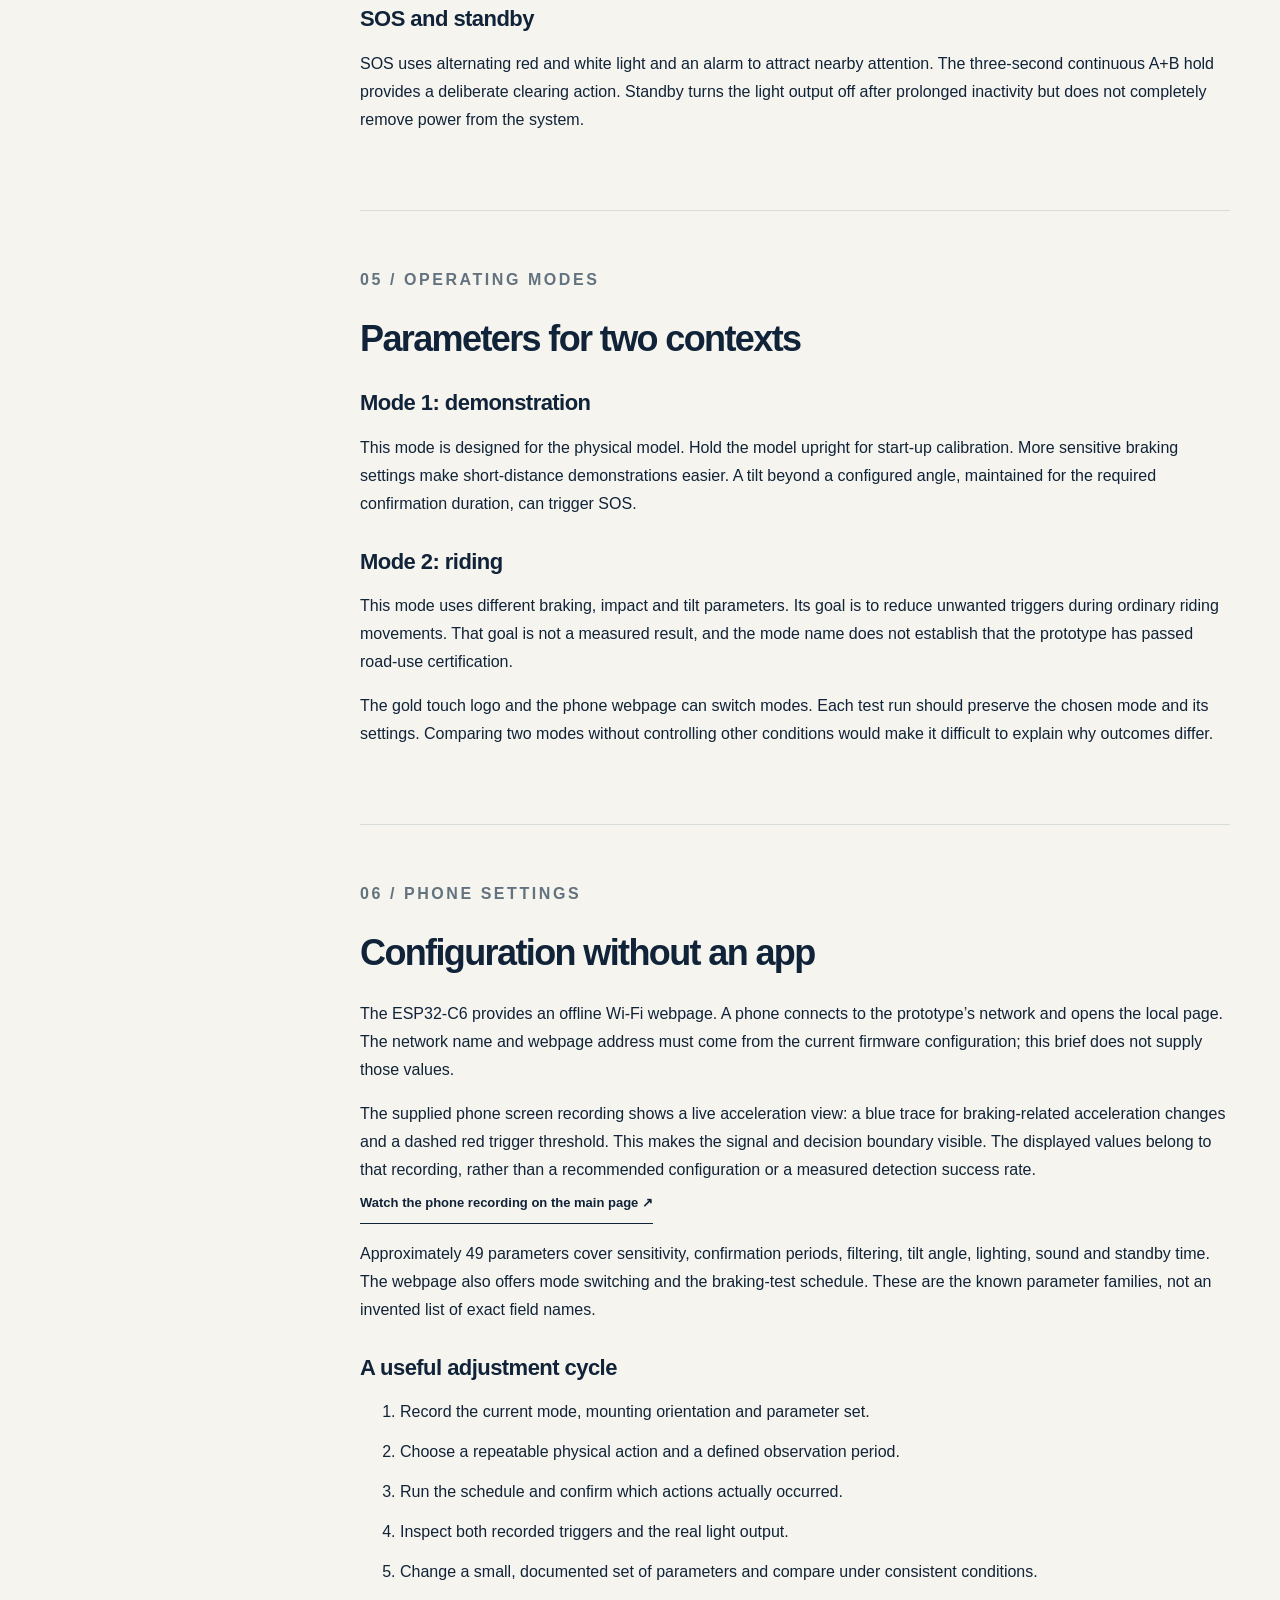
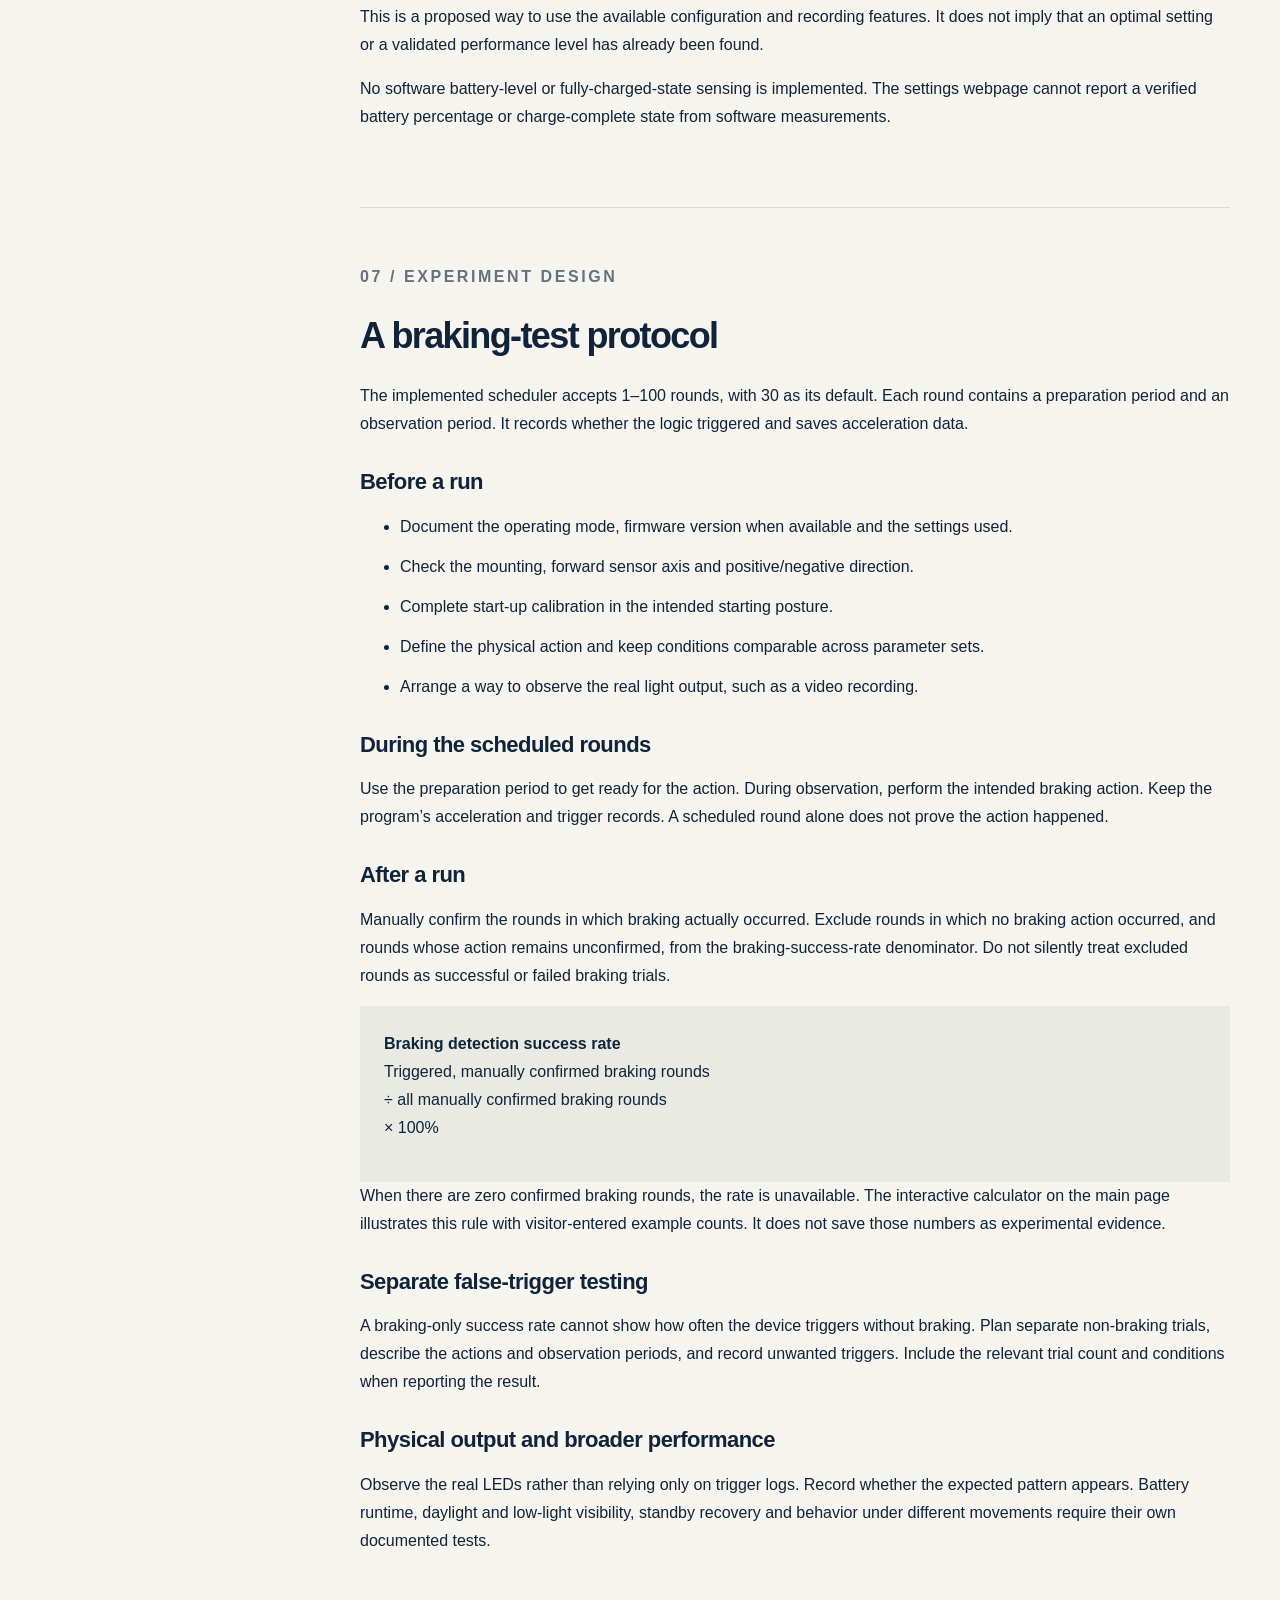
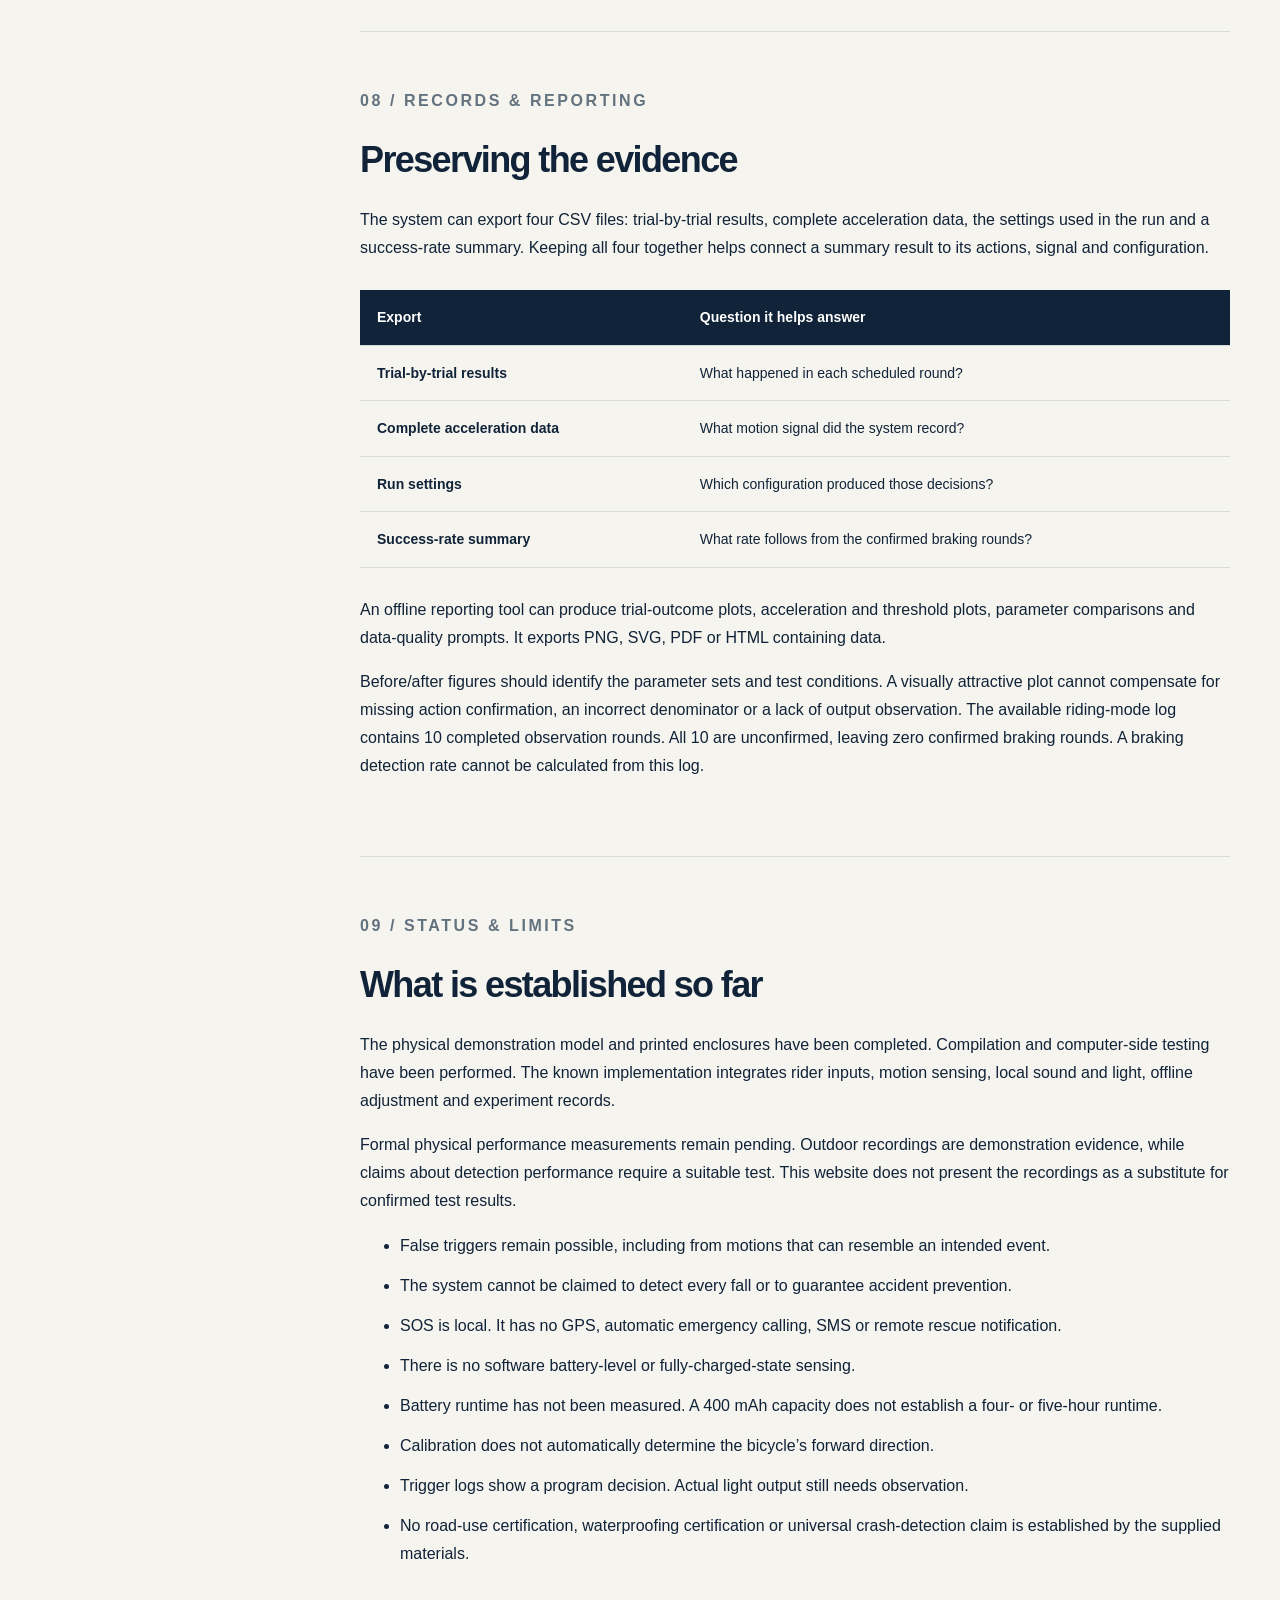
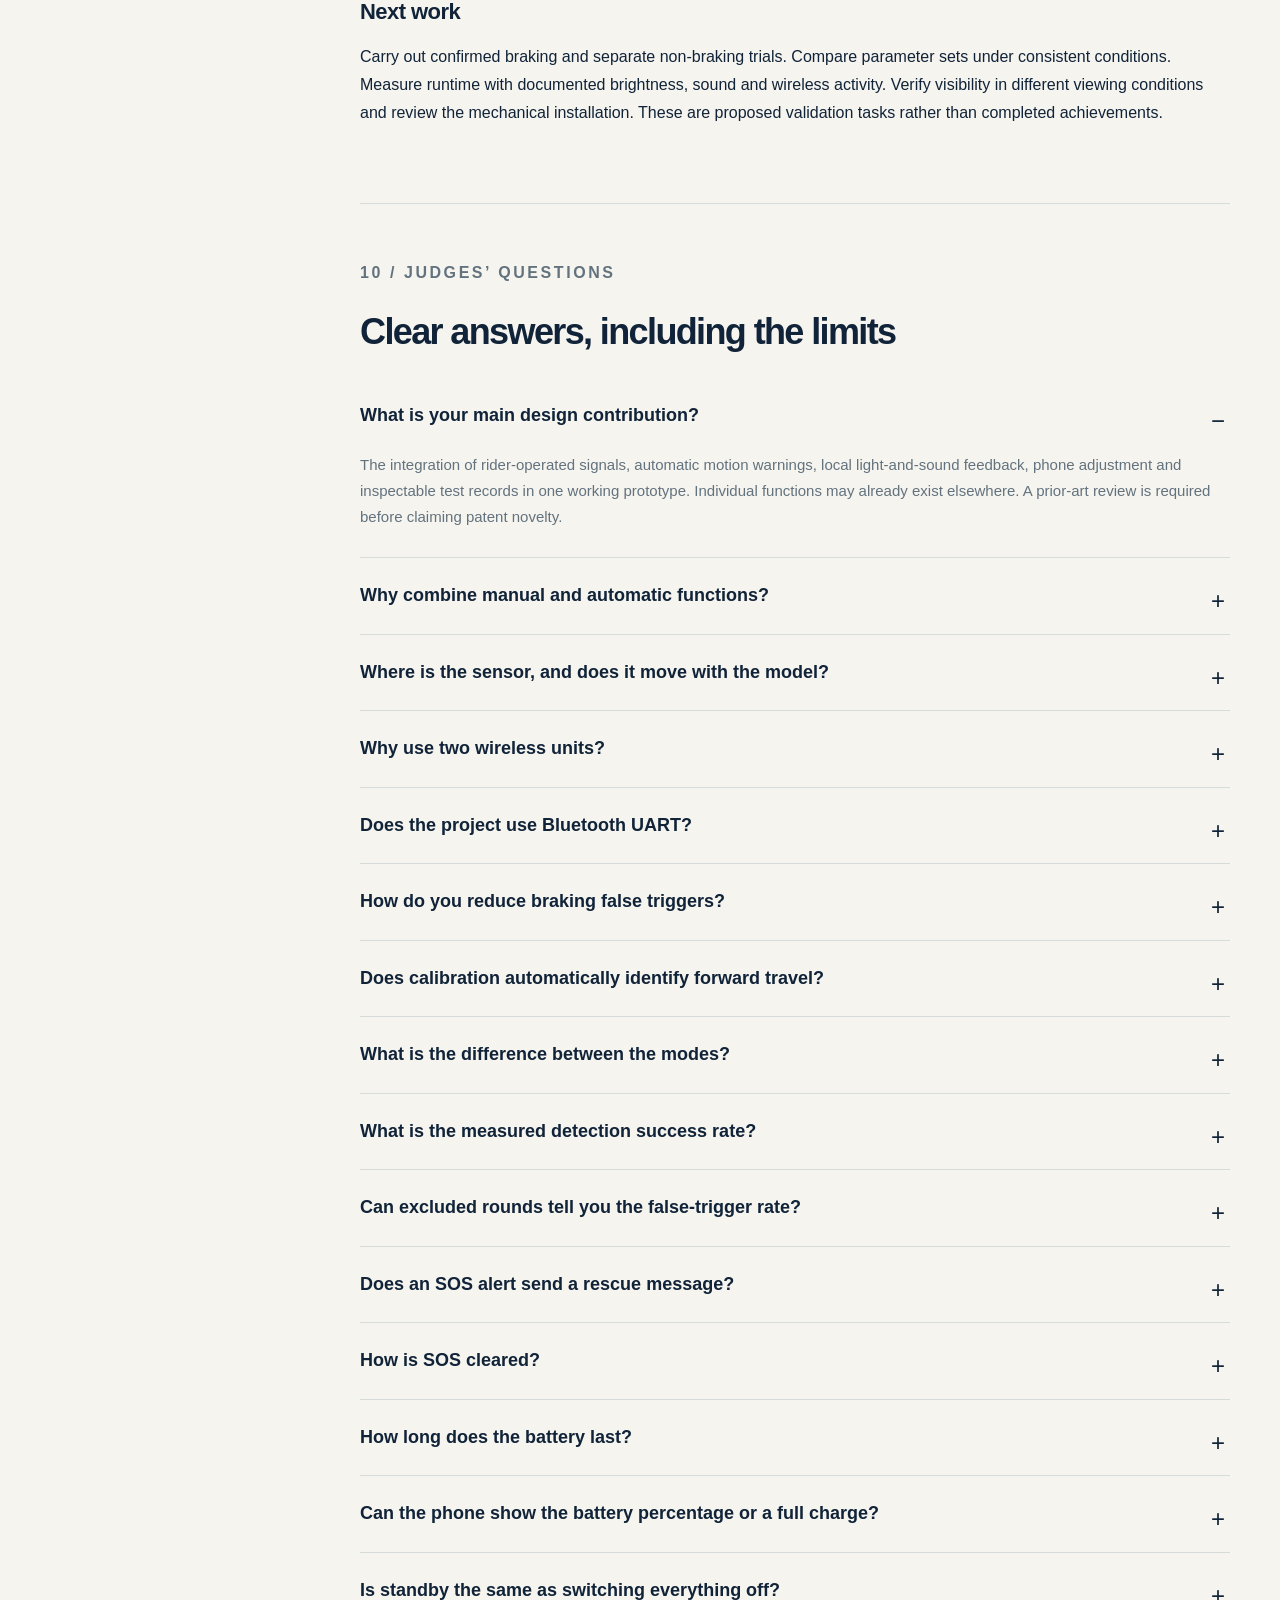
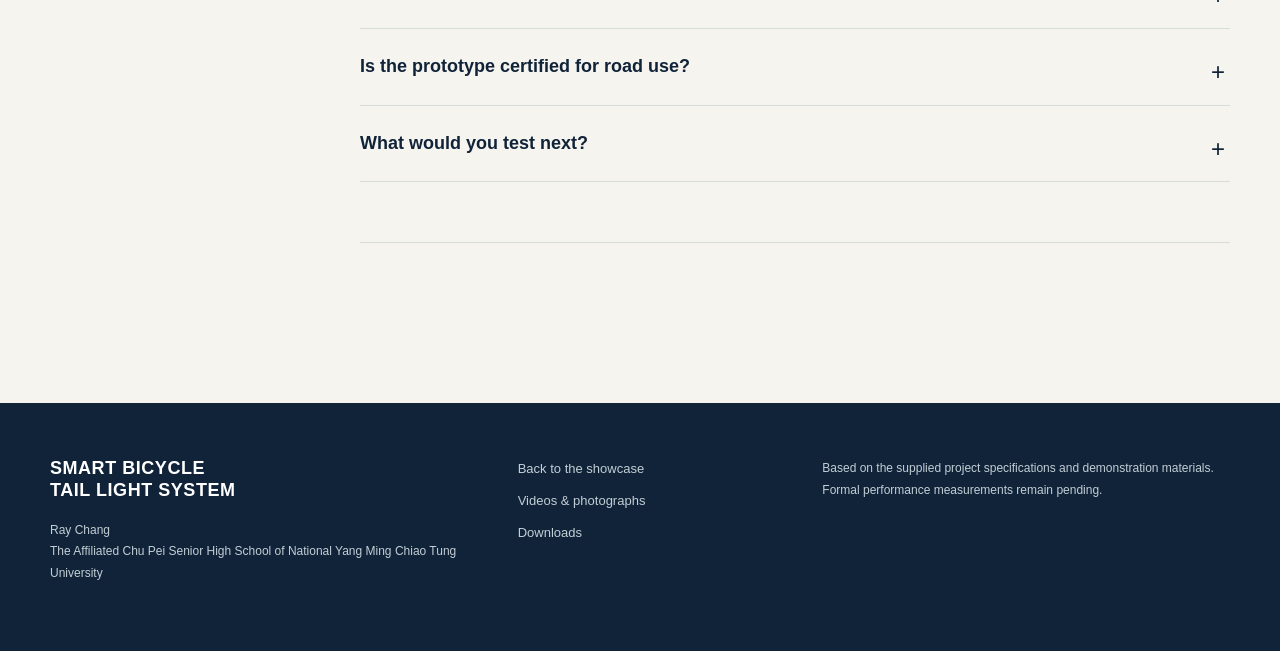
==== commit 599ce584: "Prepare bicycle light showcase for exhibition judges" ====
--- a/guide.html
+++ b/guide.html
@@ -14,7 +14,7 @@
 
 <section id="protocol"><p class="eyebrow">07 / Experiment design</p><h2>A braking-test protocol</h2><p>The implemented scheduler accepts 1–100 rounds, with 30 as its default. Each round contains a preparation period and an observation period. It records whether the logic triggered and saves acceleration data.</p><h3>Before a run</h3><ul><li>Document the operating mode, firmware version when available and the settings used.</li><li>Check the mounting, forward sensor axis and positive/negative direction.</li><li>Complete start-up calibration in the intended starting posture.</li><li>Define the physical action and keep conditions comparable across parameter sets.</li><li>Arrange a way to observe the real light output, such as a video recording.</li></ul><h3>During the scheduled rounds</h3><p>Use the preparation period to get ready for the action. During observation, perform the intended braking action. Keep the program’s acceleration and trigger records. A scheduled round alone does not prove the action happened.</p><h3>After a run</h3><p>Manually confirm the rounds in which braking actually occurred. Exclude rounds in which no braking action occurred, and rounds whose action remains unconfirmed, from the braking-success-rate denominator. Do not silently treat excluded rounds as successful or failed braking trials.</p><div class="formula"><strong>Braking detection success rate</strong><p>Triggered, manually confirmed braking rounds<br>÷ all manually confirmed braking rounds<br>× 100%</p></div><p>When there are zero confirmed braking rounds, the rate is unavailable. The interactive calculator on the main page illustrates this rule with visitor-entered example counts. It does not save those numbers as experimental evidence.</p><h3>Separate false-trigger testing</h3><p>A braking-only success rate cannot show how often the device triggers without braking. Plan separate non-braking trials, describe the actions and observation periods, and record unwanted triggers. Include the relevant trial count and conditions when reporting the result.</p><h3>Physical output and broader performance</h3><p>Observe the real LEDs rather than relying only on trigger logs. Record whether the expected pattern appears. Battery runtime, daylight and low-light visibility, standby recovery and behavior under different movements require their own documented tests.</p><p class="zh">排程次數不等於有效煞車次數。只有人工確認確實煞車的輪次能進入分母；分母為零時不計算。誤觸必須安排另外的非煞車試驗。</p></section>
 
-<section id="records"><p class="eyebrow">08 / Records & reporting</p><h2>Preserving the evidence</h2><p>The system can export four CSV files: trial-by-trial results, complete acceleration data, the settings used in the run and a success-rate summary. Keeping all four together helps connect a summary result to its actions, signal and configuration.</p><div class="table-wrap"><table><thead><tr><th>Export</th><th>Question it helps answer</th></tr></thead><tbody><tr><td>Trial-by-trial results</td><td>What happened in each scheduled round?</td></tr><tr><td>Complete acceleration data</td><td>What motion signal did the system record?</td></tr><tr><td>Run settings</td><td>Which configuration produced those decisions?</td></tr><tr><td>Success-rate summary</td><td>What rate follows from the confirmed braking rounds?</td></tr></tbody></table></div><p>An offline reporting tool can produce trial-outcome plots, acceleration and threshold plots, parameter comparisons and data-quality prompts. It exports PNG, SVG, PDF or HTML containing data.</p><p>Before/after figures should identify the parameter sets and test conditions. A visually attractive plot cannot compensate for missing action confirmation, an incorrect denominator or a lack of output observation. No measured project dataset or numerical performance chart has been provided for this showcase, so none is fabricated here.</p></section>
+<section id="records"><p class="eyebrow">08 / Records & reporting</p><h2>Preserving the evidence</h2><p>The system can export four CSV files: trial-by-trial results, complete acceleration data, the settings used in the run and a success-rate summary. Keeping all four together helps connect a summary result to its actions, signal and configuration.</p><div class="table-wrap"><table><thead><tr><th>Export</th><th>Question it helps answer</th></tr></thead><tbody><tr><td>Trial-by-trial results</td><td>What happened in each scheduled round?</td></tr><tr><td>Complete acceleration data</td><td>What motion signal did the system record?</td></tr><tr><td>Run settings</td><td>Which configuration produced those decisions?</td></tr><tr><td>Success-rate summary</td><td>What rate follows from the confirmed braking rounds?</td></tr></tbody></table></div><p>An offline reporting tool can produce trial-outcome plots, acceleration and threshold plots, parameter comparisons and data-quality prompts. It exports PNG, SVG, PDF or HTML containing data.</p><p>Before/after figures should identify the parameter sets and test conditions. A visually attractive plot cannot compensate for missing action confirmation, an incorrect denominator or a lack of output observation. The available riding-mode log contains 10 completed observation rounds. All 10 are unconfirmed, leaving zero confirmed braking rounds. A braking detection rate cannot be calculated from this log.</p><p class="zh" lang="zh-Hant">現有騎乘模式紀錄完成 10 個觀察回合，10 回合皆未經人工確認，無法計算煞車偵測率。</p></section>
 
 <section id="limits"><p class="eyebrow">09 / Status & limits</p><h2>What is established so far</h2><p>The physical demonstration model and printed enclosures have been completed. Compilation and computer-side testing have been performed. The known implementation integrates rider inputs, motion sensing, local sound and light, offline adjustment and experiment records.</p><p>Formal physical performance measurements remain pending. Outdoor recordings are demonstration evidence, while claims about detection performance require a suitable test. This website does not present the recordings as a substitute for confirmed test results.</p><ul><li>False triggers remain possible, including from motions that can resemble an intended event.</li><li>The system cannot be claimed to detect every fall or to guarantee accident prevention.</li><li>SOS is local. It has no GPS, automatic emergency calling, SMS or remote rescue notification.</li><li>There is no software battery-level or fully-charged-state sensing.</li><li>Battery runtime has not been measured. A 400 mAh capacity does not establish a four- or five-hour runtime.</li><li>Calibration does not automatically determine the bicycle’s forward direction.</li><li>Trigger logs show a program decision. Actual light output still needs observation.</li><li>No road-use certification, waterproofing certification or universal crash-detection claim is established by the supplied materials.</li></ul><h3>Next work</h3><p>Carry out confirmed braking and separate non-braking trials. Compare parameter sets under consistent conditions. Measure runtime with documented brightness, sound and wireless activity. Verify visibility in different viewing conditions and review the mechanical installation. These are proposed validation tasks rather than completed achievements.</p></section>
 
@@ -27,7 +27,7 @@
 <details><summary>How do you reduce braking false triggers?</summary><p>The program includes start-up calibration, moving-average filtering and slow slope-baseline tracking, together with adjustable parameters. These are design measures intended to reduce unwanted triggers. Their effectiveness has not yet been established with supplied formal measurements.</p></details>
 <details><summary>Does calibration automatically identify forward travel?</summary><p>No. It records the starting posture. The correct forward sensor axis and its positive/negative direction still need to be configured.</p></details>
 <details><summary>What is the difference between the modes?</summary><p>Demonstration mode is more sensitive for short model movements and permits a sustained-tilt SOS demonstration. Riding mode uses different braking, impact and tilt parameters, with the goal of reducing unwanted triggers during ordinary use. The goal remains to be validated.</p></details>
-<details><summary>What is the measured detection success rate?</summary><p>No formal value has been supplied. The project includes a test scheduler and records, but those features are not themselves a result. Only manually confirmed braking rounds should enter the braking detection-rate denominator.</p></details>
+<details><summary>What is the measured detection success rate?</summary><p>The available log has zero manually confirmed braking rounds. A detection rate requires at least one confirmed braking round.</p></details>
 <details><summary>Can excluded rounds tell you the false-trigger rate?</summary><p>Not by themselves. Exclusion means they do not belong in the braking denominator. False-trigger evaluation needs separately identified non-braking actions, documented conditions and an appropriate trial count or observation period.</p></details>
 <details><summary>Does an SOS alert send a rescue message?</summary><p>No. It uses local red/white light and an alarm to attract nearby attention. There is no GPS location, automatic call, SMS or remote rescue notification.</p></details>
 <details><summary>How is SOS cleared?</summary><p>Hold A and B together continuously for three seconds. A short A+B press is the hazard-light control, which is a different operation.</p></details>
@@ -37,4 +37,4 @@
 <details><summary>Is the prototype certified for road use?</summary><p>No such certification has been established in the supplied materials. The riding-mode name describes a parameter set, not a certification. Additional testing and assessment are needed.</p></details>
 <details><summary>What would you test next?</summary><p>Confirmed braking detection, separate non-braking false triggers, actual output behavior, battery runtime, visibility and the mechanical installation. Keep the configuration and conditions with each run so that results can be interpreted.</p></details>
 <p class="zh">答辯重點：說明整合設計及驗證方法，沒有數據就直接回答待測，不把展示影片當成功率，也不把 SOS 說成遠端救援。</p>
-</section></article></div></main><footer class="site-footer"><div class="shell"><div><p class="brand-footer">SMART BICYCLE<br>TAIL LIGHT SYSTEM</p><p class="small">Prototype documentation · October 2026<br>Inventor, school, advisor and exhibition: to be confirmed.</p></div><div><a href="index.html">Back to the showcase</a><a href="index.html#media">Videos & photographs</a><a href="index.html#resources">Downloads</a></div><p class="small">Based on the supplied project specifications and demonstration materials.<br>Formal performance measurements remain pending.</p></div></footer></body></html>
+</section></article></div></main><footer class="site-footer"><div class="shell"><div><p class="brand-footer">SMART BICYCLE<br>TAIL LIGHT SYSTEM</p><p class="small">Ray Chang<br>The Affiliated Chu Pei Senior High School of National Yang Ming Chiao Tung University</p></div><div><a href="index.html">Back to the showcase</a><a href="index.html#media">Videos & photographs</a><a href="index.html#resources">Downloads</a></div><p class="small">Based on the supplied project specifications and demonstration materials.<br>Formal performance measurements remain pending.</p></div></footer></body></html>
--- a/styles.css
+++ b/styles.css
@@ -7,3 +7,29 @@
 
 /* Concise first-look section for exhibition visitors. */
 .judge-overview{background:#e3ebe6;padding:78px 0 72px;scroll-margin-top:100px}.overview-heading{display:grid;grid-template-columns:1.25fr .75fr;gap:60px;align-items:end;margin-bottom:38px}.overview-heading h2{max-width:760px;margin:0;font-size:clamp(36px,4.2vw,58px);line-height:1.08}.overview-heading>p{margin:0;max-width:400px;font-size:17px;line-height:1.6;color:#40554e}.overview-grid{display:grid;grid-template-columns:repeat(3,1fr);gap:1px;background:#bdcdc4;border:1px solid #bdcdc4}.overview-grid article{padding:28px;background:#f5f7f1}.overview-grid article>span{font-size:10px;font-weight:700;letter-spacing:.14em;color:#496e5e}.overview-grid h3{font-size:22px;line-height:1.18;margin:18px 0 12px}.overview-grid p{font-size:14px;line-height:1.6;margin:0;color:#40514b}.overview-grid .overview-zh{margin-top:12px;color:#4c675a;font-size:13px}.overview-bottom{display:flex;justify-content:space-between;align-items:center;gap:30px;padding-top:25px}.overview-bottom p{max-width:660px;font-size:13px;line-height:1.55;margin:0;color:#344940}.overview-bottom div{display:flex;gap:22px;flex-wrap:wrap}.overview-bottom a{font-size:13px;font-weight:700;text-decoration:underline;text-underline-offset:4px}.video-shortcuts{display:flex;gap:10px;flex-wrap:wrap;margin:-8px 0 28px}.video-shortcuts a{display:inline-flex;align-items:center;gap:9px;padding:13px 16px;background:#102338;color:white;font-size:13px;font-weight:700}.video-shortcuts small{font-size:11px;font-weight:400;color:#c8d9d4}.video-shortcuts a:focus-visible,.overview-bottom a:focus-visible{outline:3px solid #d65d37;outline-offset:3px}@media(max-width:700px){.judge-overview{padding:54px 0}.overview-heading{display:block;margin-bottom:26px}.overview-heading>p{margin-top:16px;font-size:15px}.overview-grid{grid-template-columns:1fr}.overview-grid article{padding:22px}.overview-grid h3{margin:10px 0 7px;font-size:20px}.overview-bottom{display:block}.overview-bottom div{margin-top:18px}.video-shortcuts{display:grid;grid-template-columns:1fr}.video-shortcuts a{justify-content:space-between}.video-shortcuts small{text-align:right}}
+
+
+.site-header { background: var(--paper); }
+.menu-toggle, .zh-toggle { color: var(--ink); }
+.zh-toggle[aria-pressed=true] { color: white; }
+.photo-label { margin-top: 12px; }
+.measurement-status .batch-summary {
+  display: block;
+  border-top: 0;
+  padding-top: 0;
+  margin-bottom: 18px;
+}
+
+@media (max-width: 600px) {
+  .site-header { gap: 8px; padding-inline: 16px; }
+  .site-header button { min-height: 44px; }
+  .hero { grid-template-columns: minmax(0, 1fr); }
+  .hero h1 { font-size: clamp(43px, 12.5vw, 64px); }
+  .hero-photo { isolation: isolate; margin: 0; padding: 12px 12px 0 0; }
+  .hero-photo:before { inset: 0 0 auto 12px; aspect-ratio: 16 / 9; }
+  .hero-photo > img { height: auto; }
+  .hero-photo figcaption { font-size: 10px; flex-wrap: wrap; gap: 4px 10px; }
+  .photo-label { display: none; }
+  .video-layout video[data-format="portrait"] { aspect-ratio: 9 / 16; max-height: 64vh; }
+  .guide-body { grid-template-columns: minmax(0, 1fr); }
+}
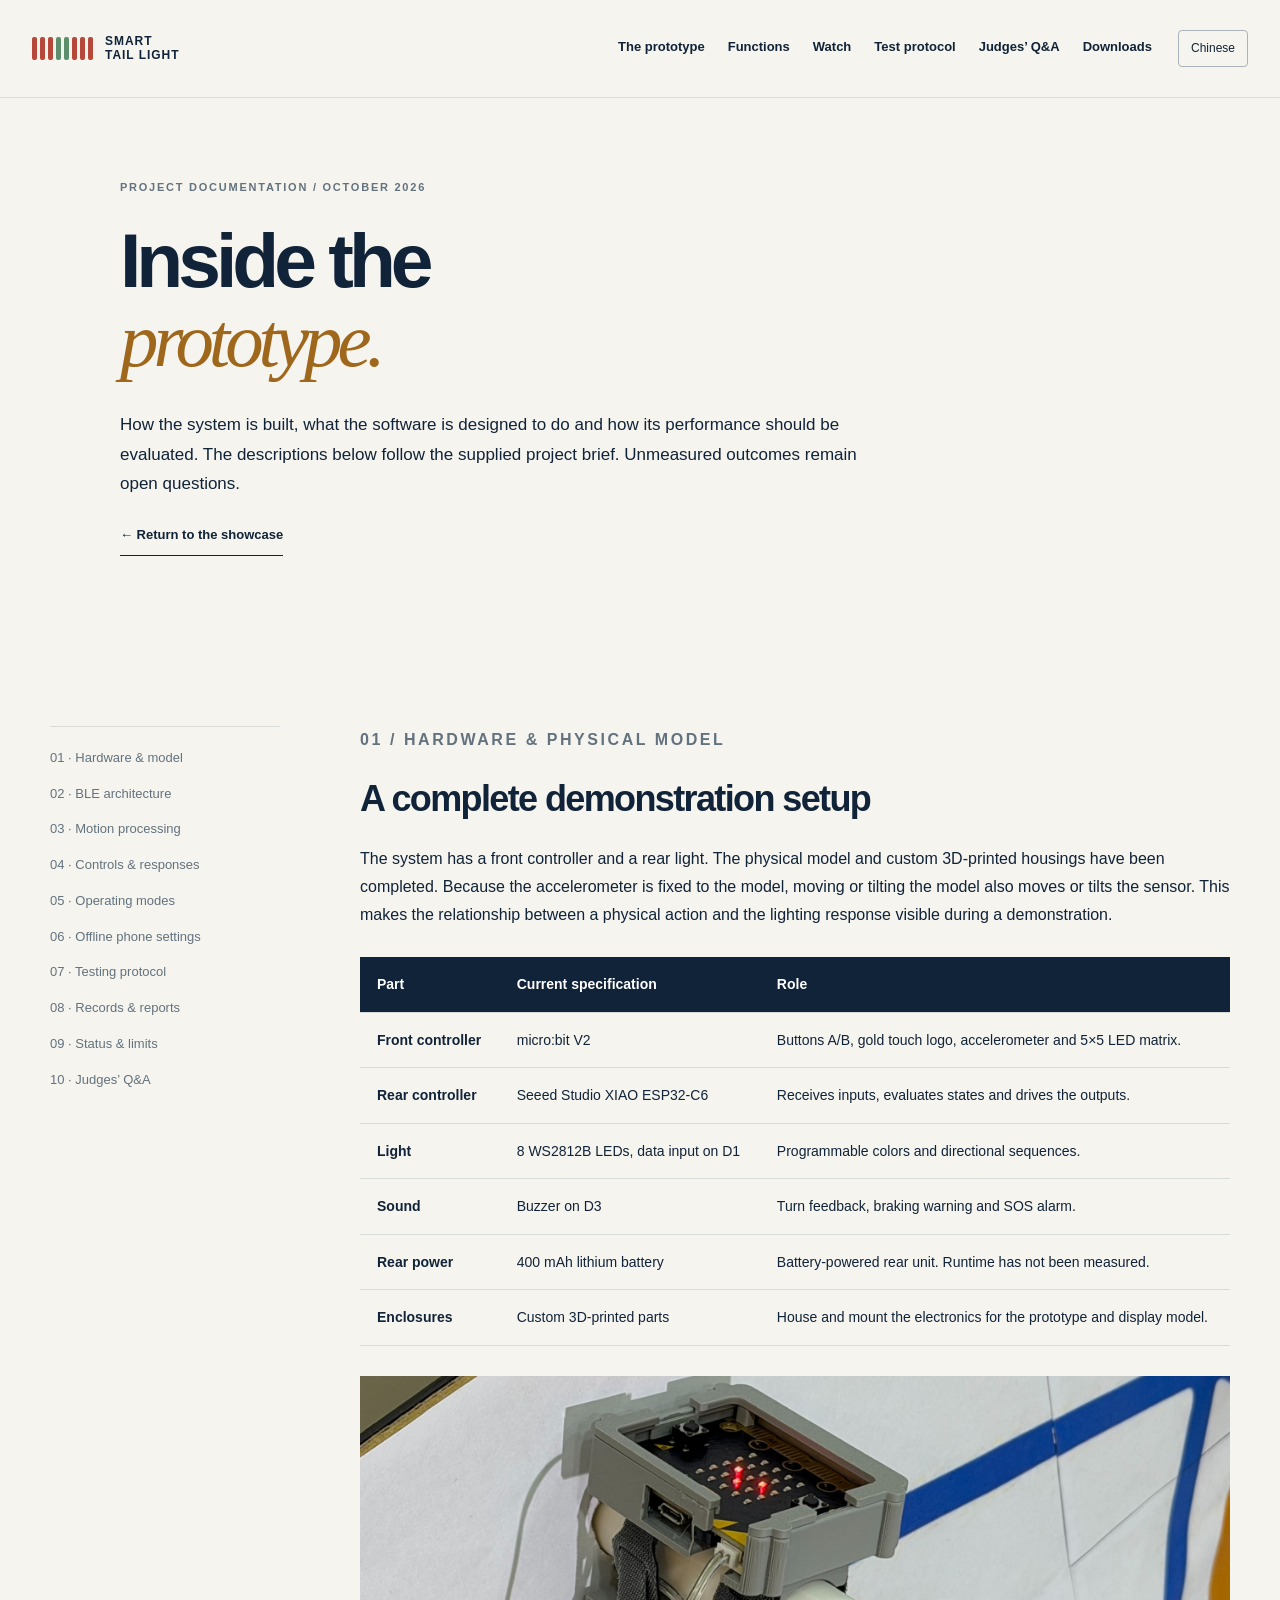
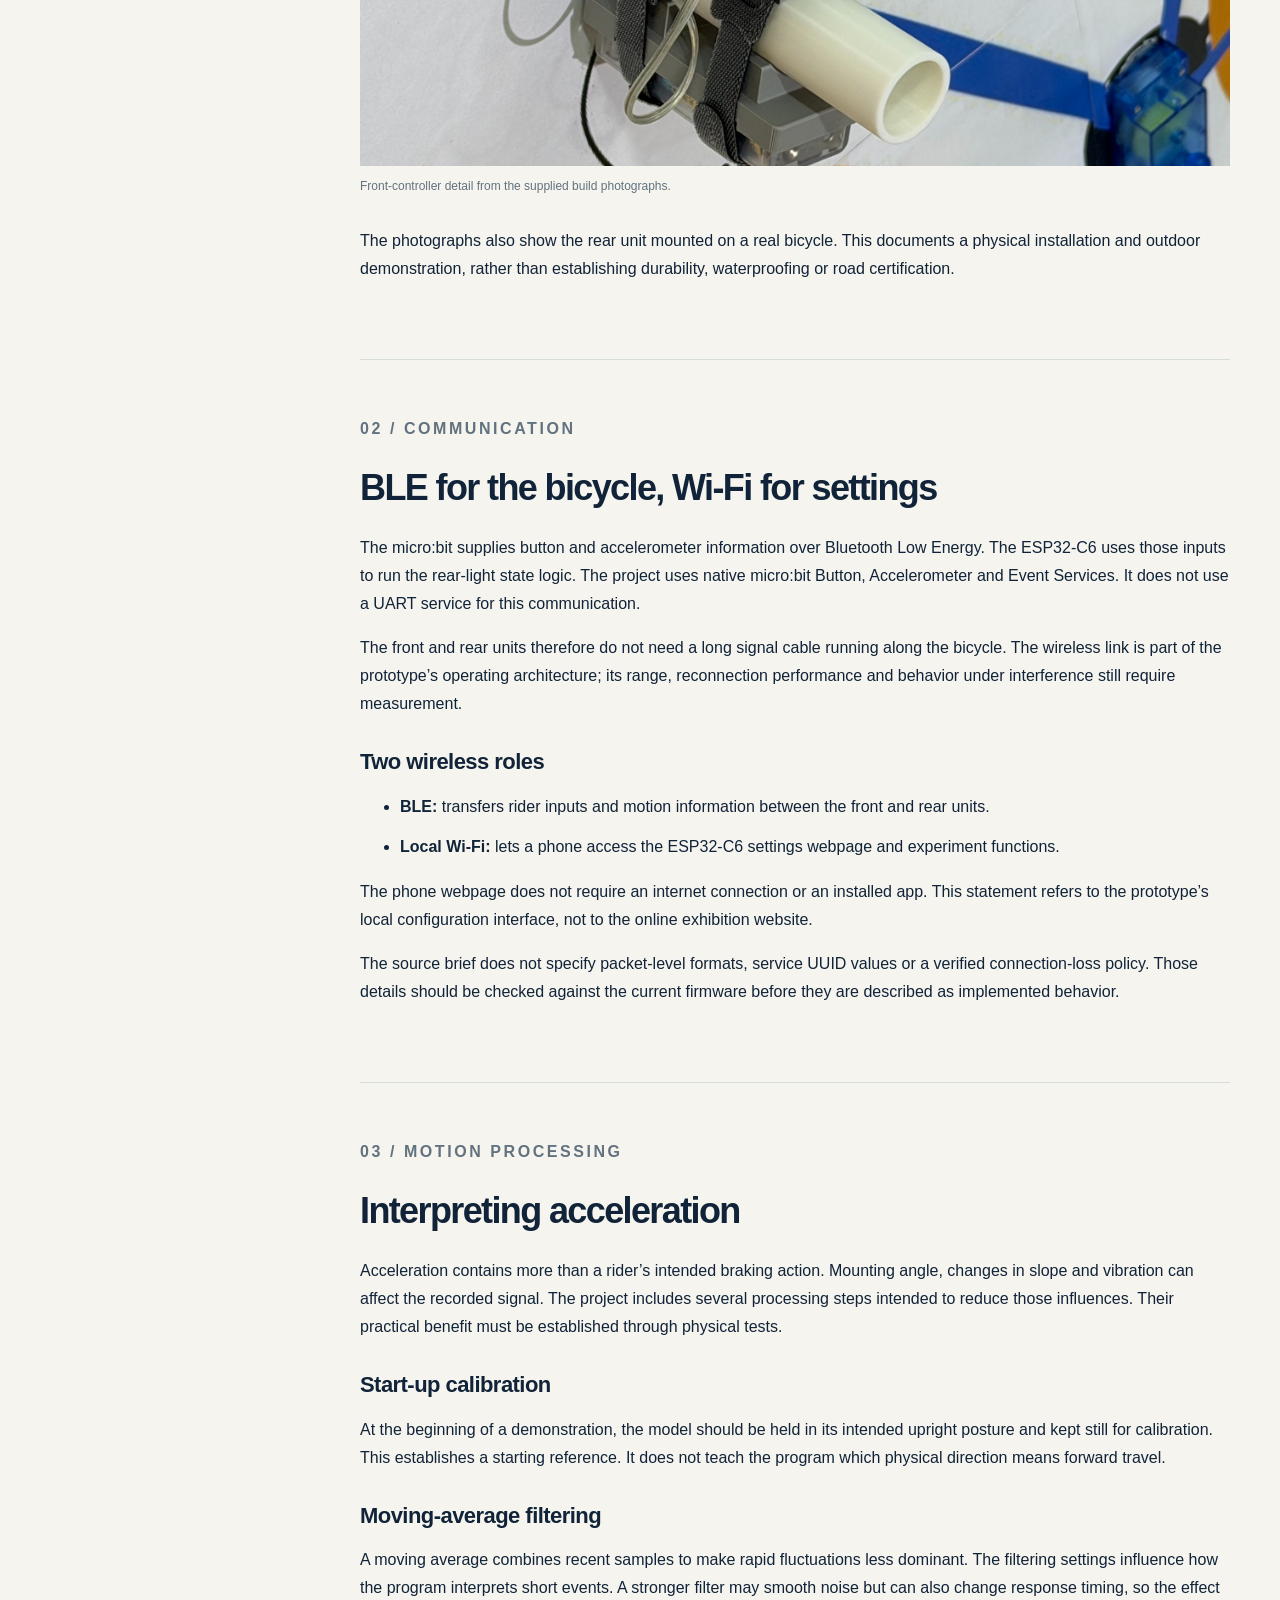
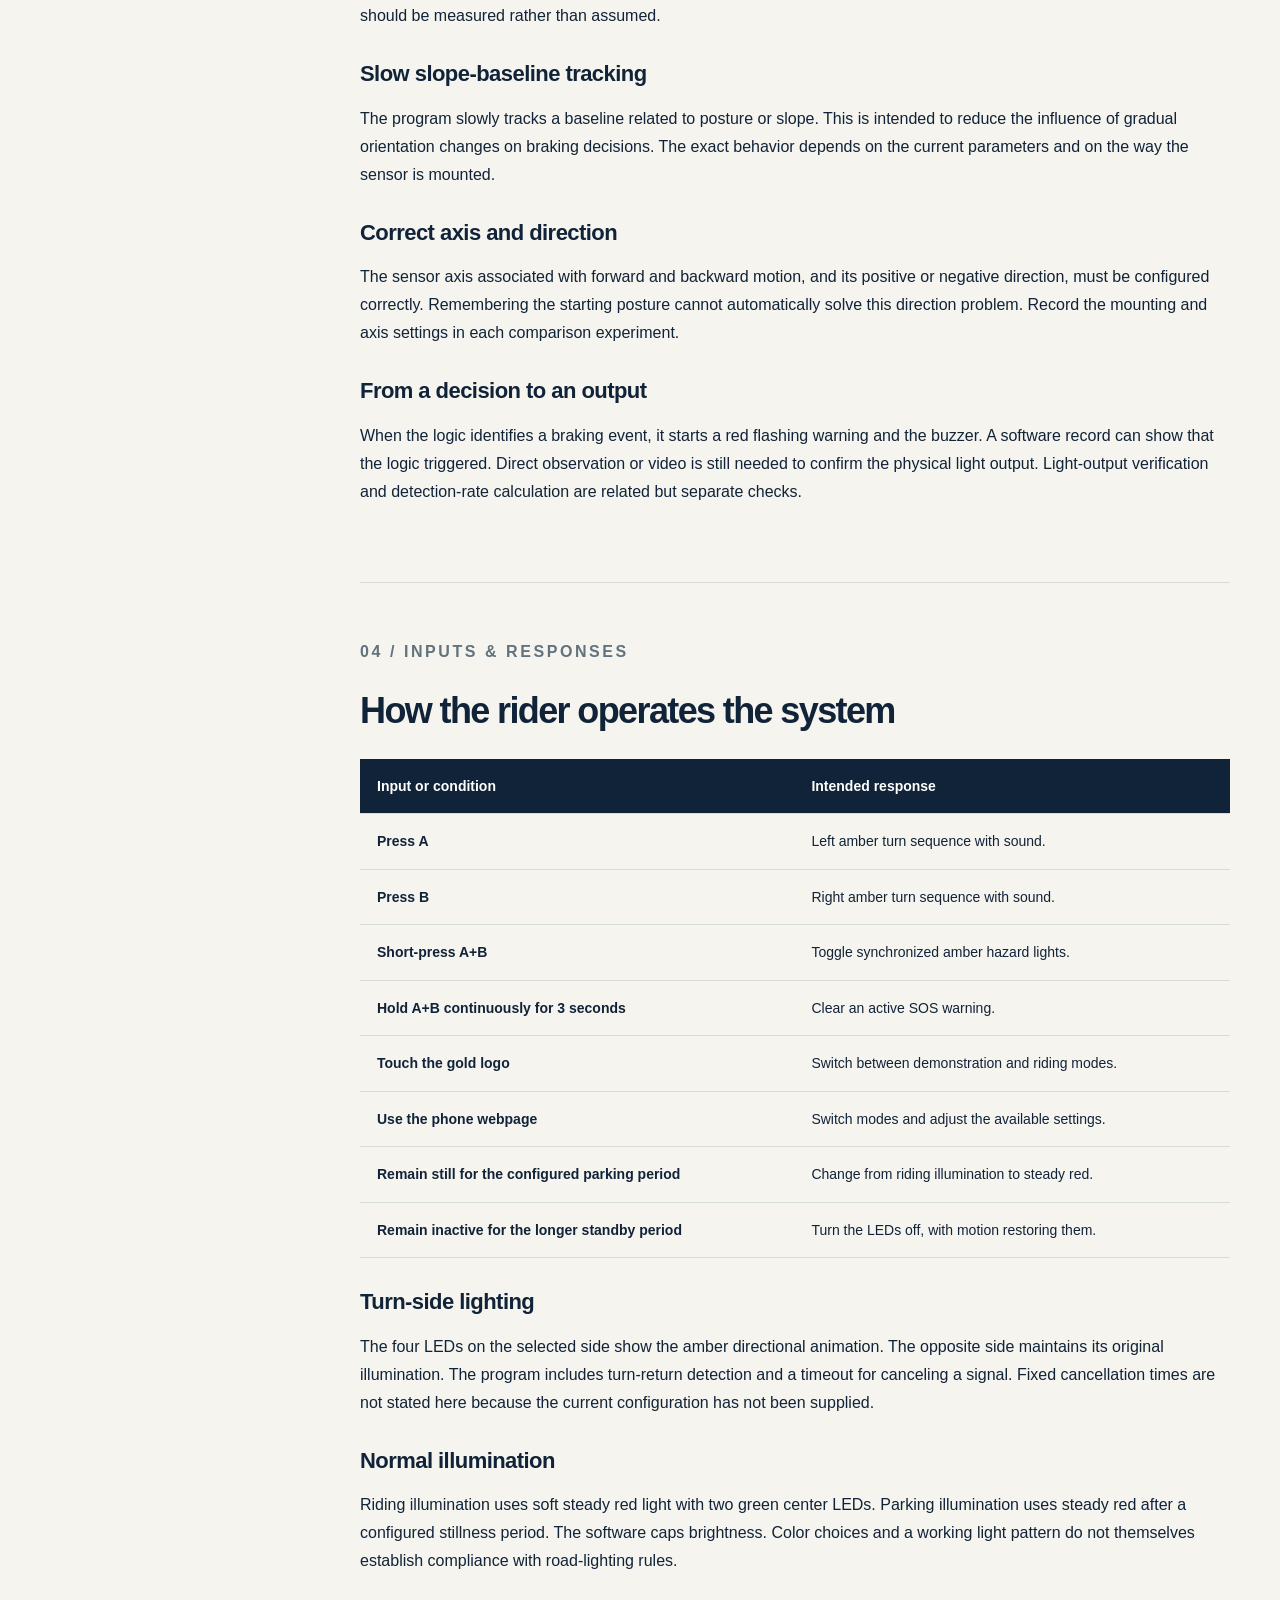
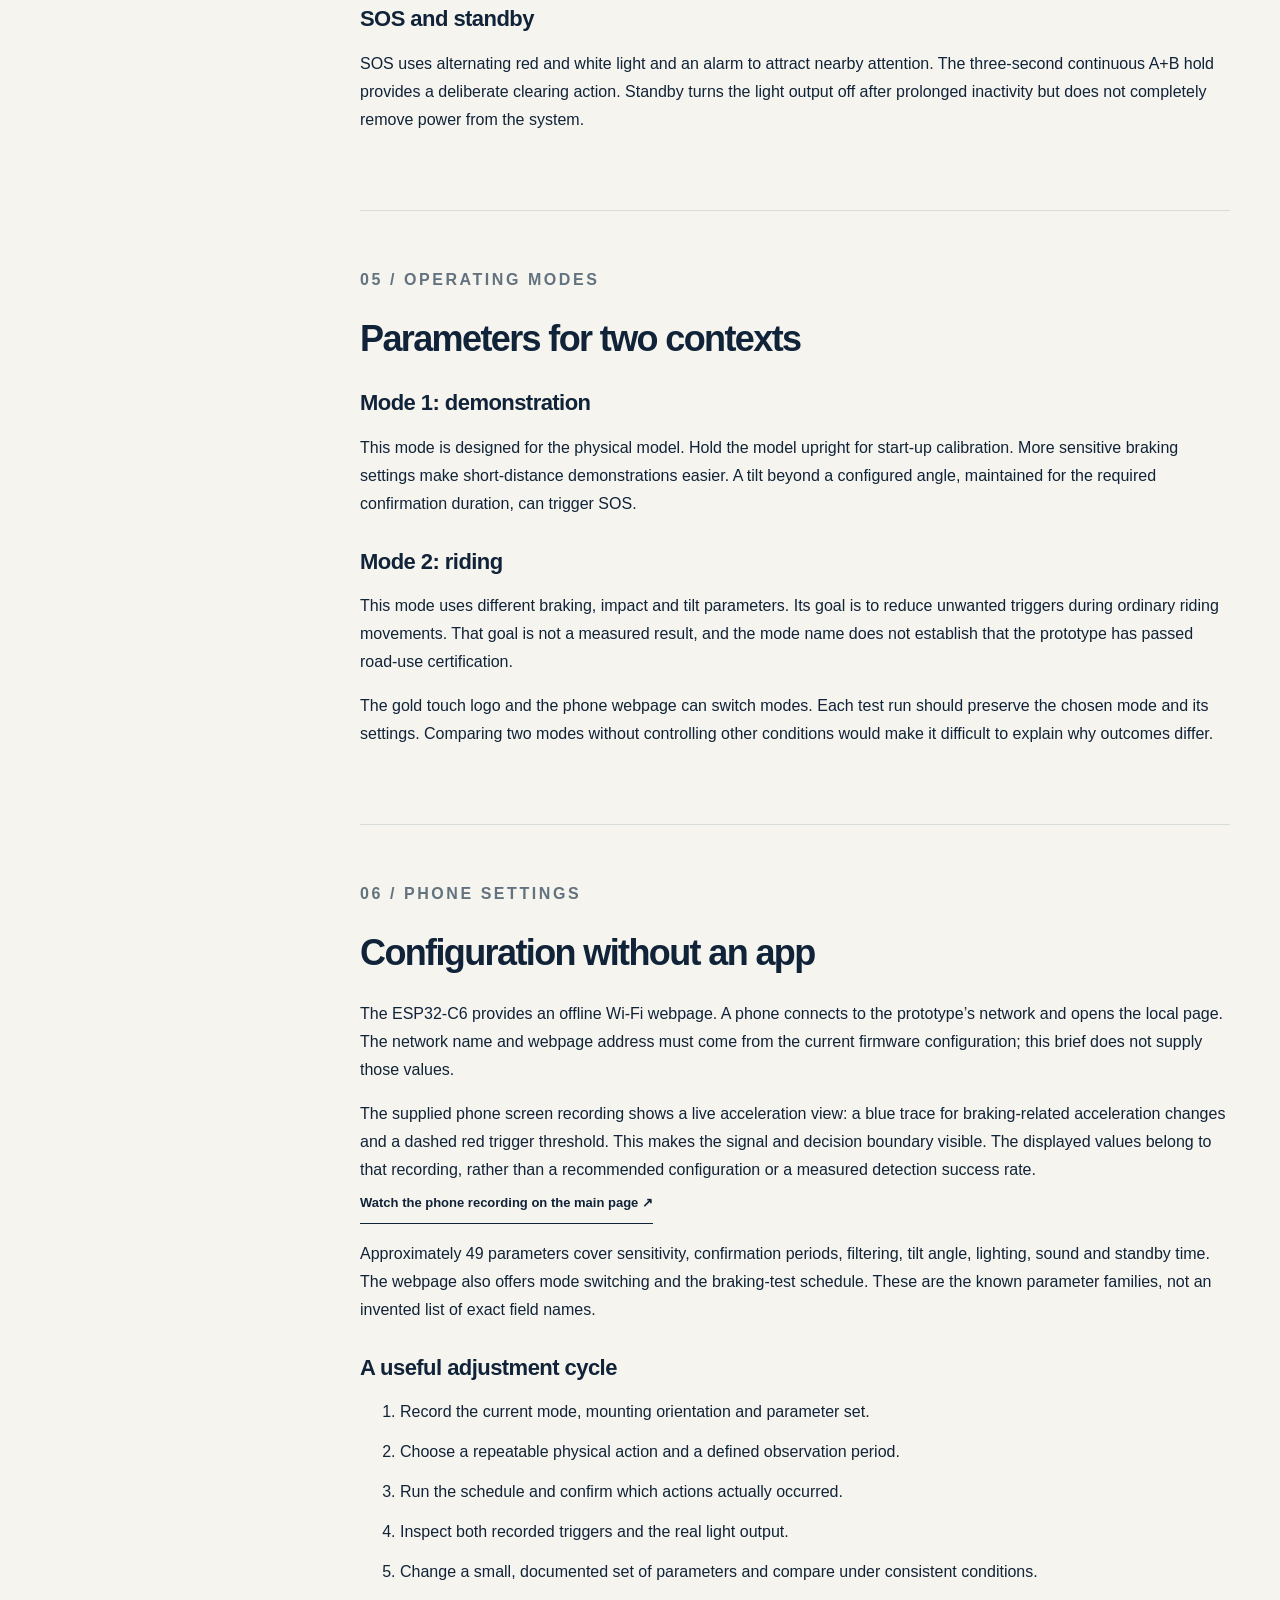
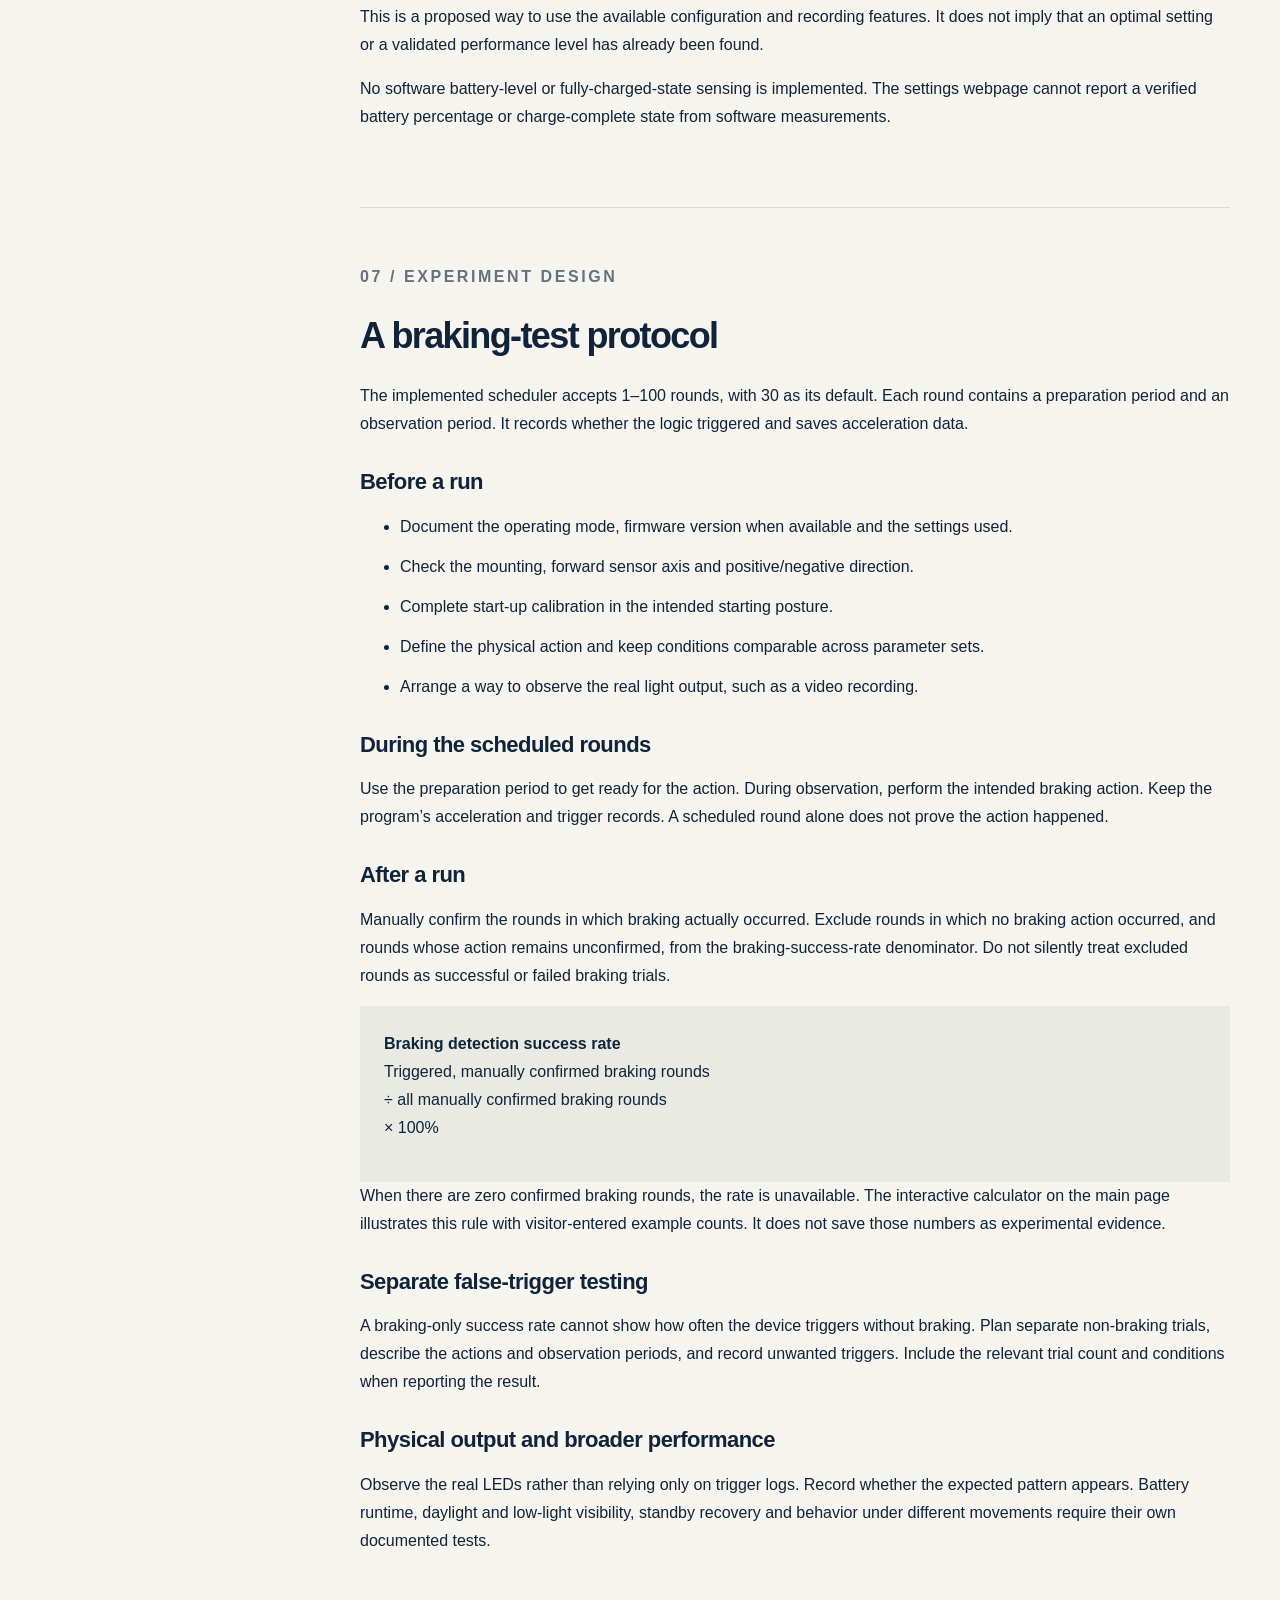
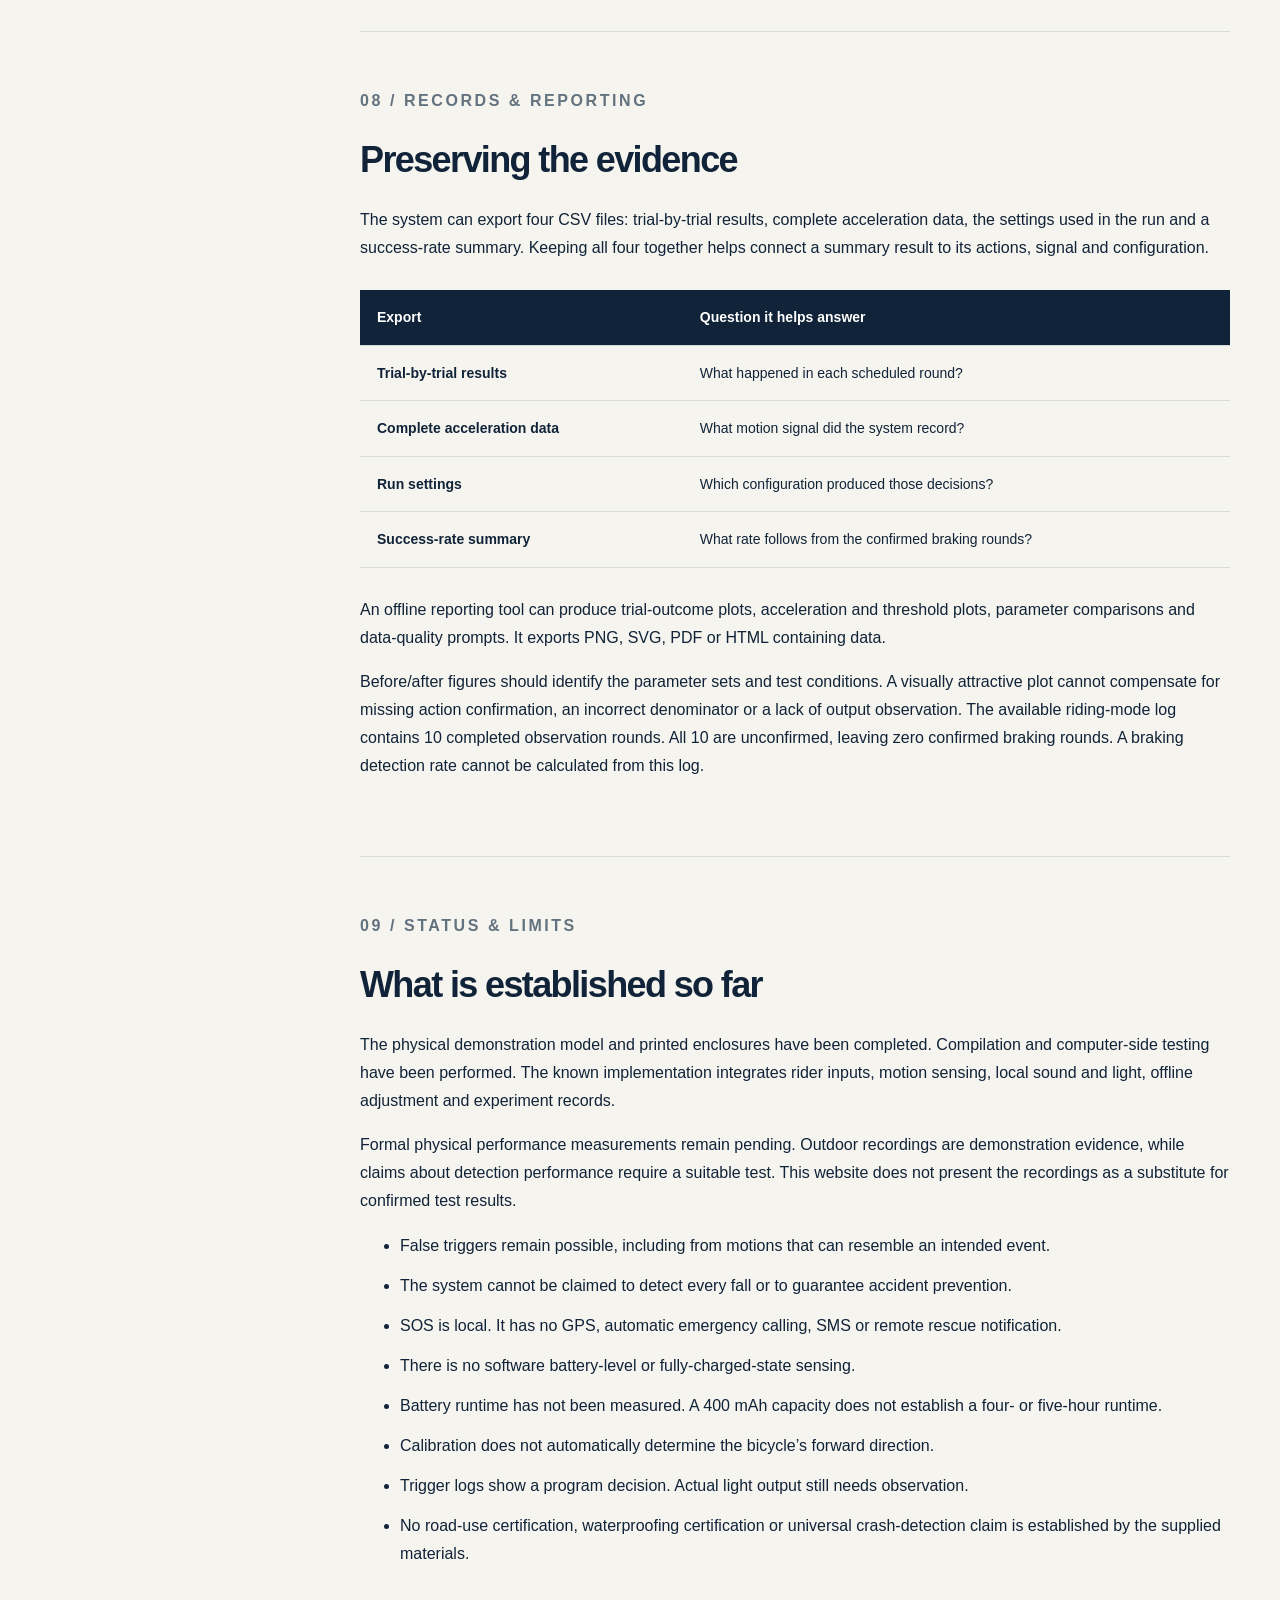
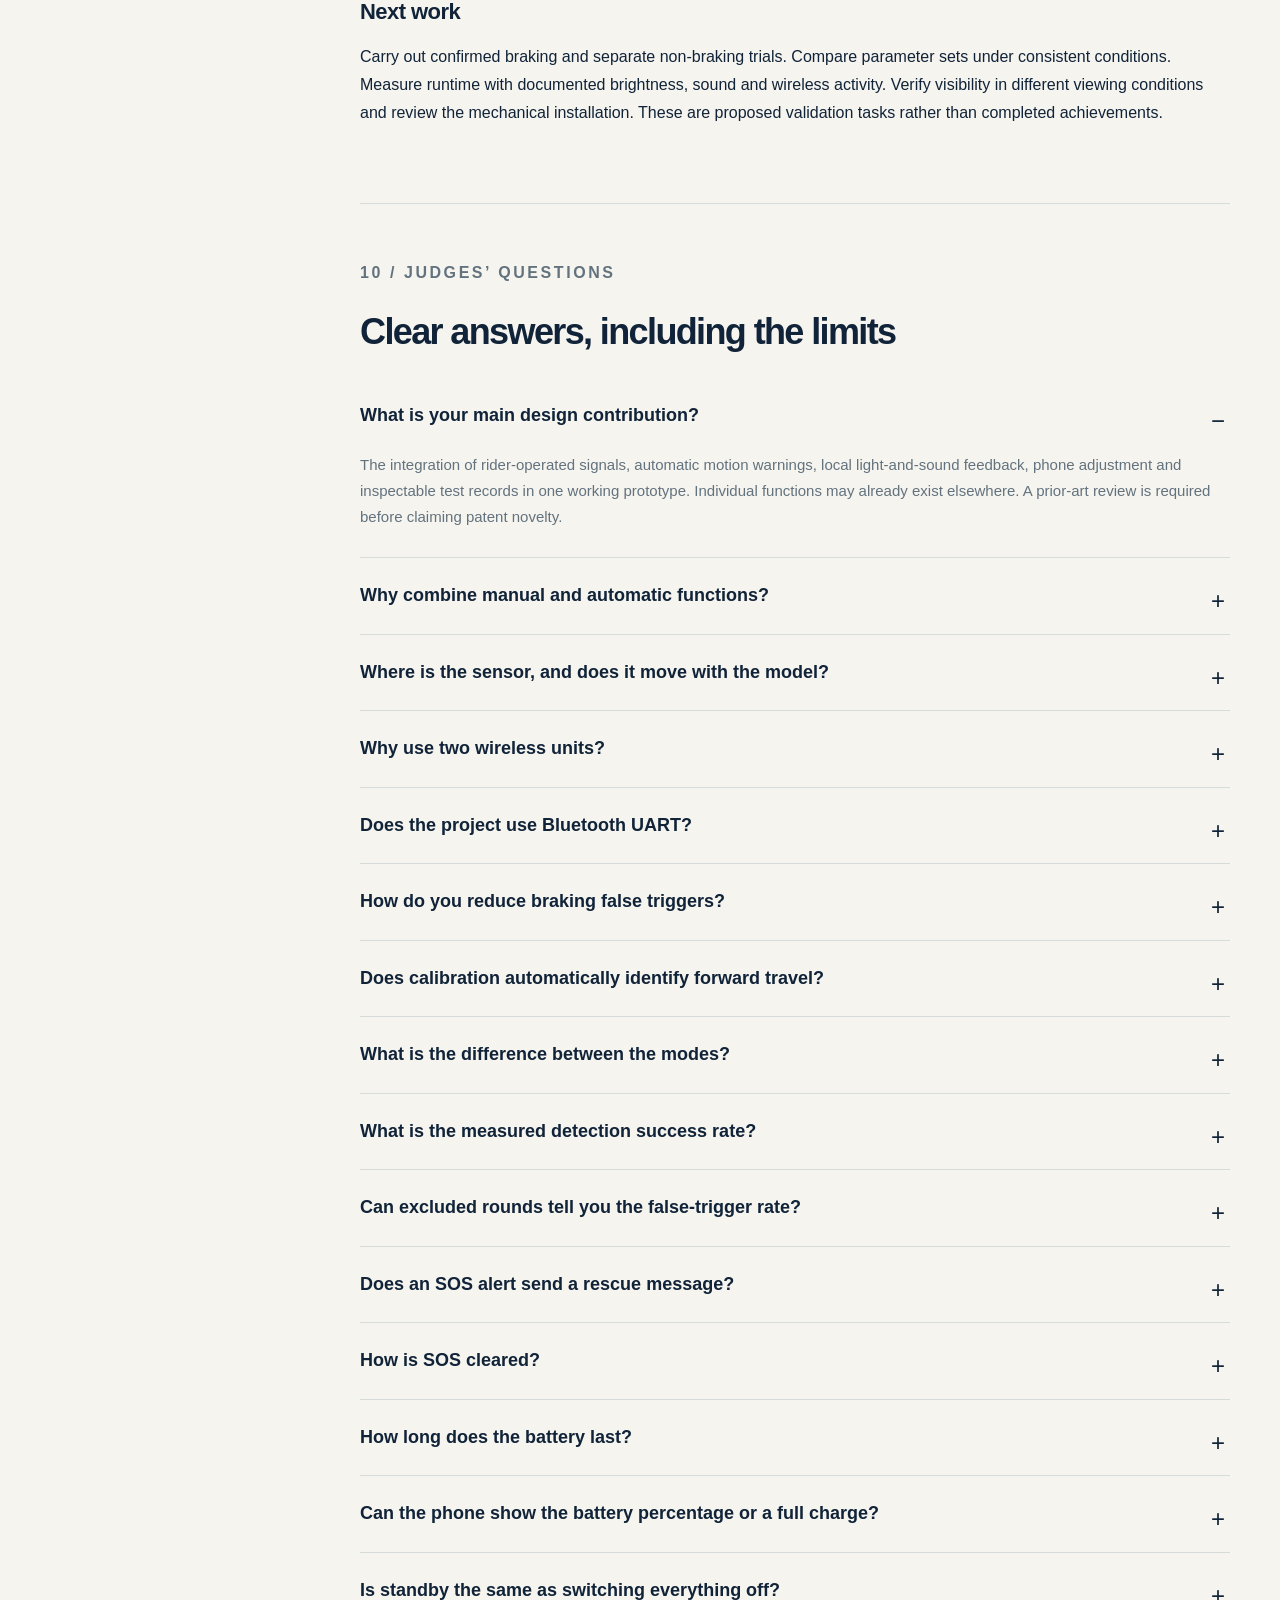
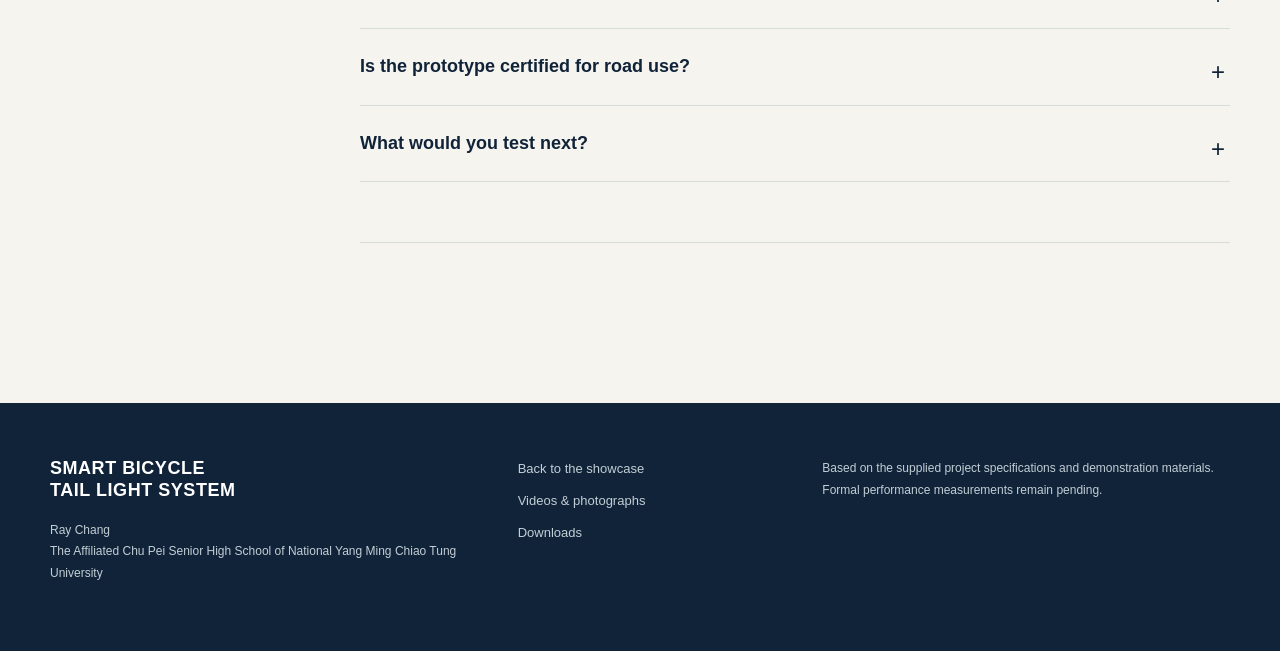
==== commit 8aa16de1: "Show Chinese text only when language assistance is enabled" ====
--- a/guide.html
+++ b/guide.html
@@ -1,18 +1,18 @@
-<!doctype html><html lang="en"><head><meta charset="utf-8"><meta name="viewport" content="width=device-width,initial-scale=1"><title>Technical Guide & Judges’ Q&A | Smart Bicycle Tail Light System</title><meta name="description" content="Detailed hardware, BLE architecture, signal processing, operating modes, phone settings, braking-test protocol and judges’ questions for the bicycle tail light prototype."><meta name="theme-color" content="#102338"><link rel="stylesheet" href="styles.css"><script src="app.js" defer></script><link rel="canonical" href="https://raychang1227.github.io/bicycle-light/guide.html"><meta property="og:url" content="https://raychang1227.github.io/bicycle-light/guide.html"><meta property="og:image" content="https://raychang1227.github.io/bicycle-light/assets/model.jpg"></head><body><a class="skip" href="#main">Skip to content</a><header class="site-header"><a class="brand" href="index.html"><span class="brand-mark" aria-hidden="true"><i></i><i></i><i></i><i></i><i></i><i></i><i></i><i></i></span><span>SMART<br>TAIL LIGHT</span></a><button class="menu-toggle" aria-expanded="false" aria-controls="navigation">Menu</button><nav id="navigation" aria-label="Main navigation"><a href="index.html#prototype">The prototype</a><a href="index.html#features">Functions</a><a href="index.html#media">Watch</a><a href="#protocol">Test protocol</a><a href="#questions">Judges’ Q&A</a><a href="index.html#resources">Downloads</a></nav><button class="zh-toggle" aria-pressed="false">中文輔助</button></header>
-<main id="main"><div class="shell guide-hero"><p class="eyebrow">Project documentation / October 2026</p><h1>Inside the<br><em>prototype.</em></h1><p>How the system is built, what the software is designed to do and how its performance should be evaluated. The descriptions below follow the supplied project brief. Unmeasured outcomes remain open questions.</p><p class="zh">以下整理硬體、藍牙、感測判斷、設定及實驗方法。內容依已知專案規格，不把待測效果寫成已證實結果。</p><a class="text-link" href="index.html">← Return to the showcase</a></div><div class="shell guide-body section"><aside class="guide-toc" aria-label="On this page"><a href="#hardware">01 · Hardware & model</a><a href="#architecture">02 · BLE architecture</a><a href="#sensing">03 · Motion processing</a><a href="#controls">04 · Controls & responses</a><a href="#operating-modes">05 · Operating modes</a><a href="#phone">06 · Offline phone settings</a><a href="#protocol">07 · Testing protocol</a><a href="#records">08 · Records & reports</a><a href="#limits">09 · Status & limits</a><a href="#questions">10 · Judges’ Q&A</a></aside><article class="guide-article">
-<section id="hardware"><p class="eyebrow">01 / Hardware & physical model</p><h2>A complete demonstration setup</h2><p>The system has a front controller and a rear light. The physical model and custom 3D-printed housings have been completed. Because the accelerometer is fixed to the model, moving or tilting the model also moves or tilts the sensor. This makes the relationship between a physical action and the lighting response visible during a demonstration.</p><div class="table-wrap"><table><thead><tr><th>Part</th><th>Current specification</th><th>Role</th></tr></thead><tbody><tr><td>Front controller</td><td>micro:bit V2</td><td>Buttons A/B, gold touch logo, accelerometer and 5×5 LED matrix.</td></tr><tr><td>Rear controller</td><td>Seeed Studio XIAO ESP32-C6</td><td>Receives inputs, evaluates states and drives the outputs.</td></tr><tr><td>Light</td><td>8 WS2812B LEDs, data input on D1</td><td>Programmable colors and directional sequences.</td></tr><tr><td>Sound</td><td>Buzzer on D3</td><td>Turn feedback, braking warning and SOS alarm.</td></tr><tr><td>Rear power</td><td>400 mAh lithium battery</td><td>Battery-powered rear unit. Runtime has not been measured.</td></tr><tr><td>Enclosures</td><td>Custom 3D-printed parts</td><td>House and mount the electronics for the prototype and display model.</td></tr></tbody></table></div><figure class="hardware-figure"><img src="assets/front-controller.jpg" alt="The actual micro:bit V2 in its printed enclosure, with buttons and gold logo accessible" loading="lazy"><figcaption>Front-controller detail from the supplied build photographs.</figcaption></figure><p>The photographs also show the rear unit mounted on a real bicycle. This documents a physical installation and outdoor demonstration, rather than establishing durability, waterproofing or road certification.</p><p class="zh">最新規格為 LED 資料線接 D1、蜂鳴器接 D3。尾燈使用 400mAh 鋰電池，續航尚未量測，外殼也不能直接宣稱防水或符合道路規範。</p></section>
+<!doctype html><html lang="en"><head><meta charset="utf-8"><meta name="viewport" content="width=device-width,initial-scale=1"><title>Technical Guide & Judges’ Q&A | Smart Bicycle Tail Light System</title><meta name="description" content="Detailed hardware, BLE architecture, signal processing, operating modes, phone settings, braking-test protocol and judges’ questions for the bicycle tail light prototype."><meta name="theme-color" content="#102338"><link rel="stylesheet" href="styles.css"><script src="app.js" defer></script><link rel="canonical" href="https://raychang1227.github.io/bicycle-light/guide.html"><meta property="og:url" content="https://raychang1227.github.io/bicycle-light/guide.html"><meta property="og:image" content="https://raychang1227.github.io/bicycle-light/assets/model.jpg"></head><body><a class="skip" href="#main">Skip to content</a><header class="site-header"><a class="brand" href="index.html"><span class="brand-mark" aria-hidden="true"><i></i><i></i><i></i><i></i><i></i><i></i><i></i><i></i></span><span>SMART<br>TAIL LIGHT</span></a><button class="menu-toggle" aria-expanded="false" aria-controls="navigation">Menu</button><nav id="navigation" aria-label="Main navigation"><a href="index.html#prototype">The prototype</a><a href="index.html#features">Functions</a><a href="index.html#media">Watch</a><a href="#protocol">Test protocol</a><a href="#questions">Judges’ Q&A</a><a href="index.html#resources">Downloads</a></nav><button class="zh-toggle" aria-pressed="false">Chinese</button></header>
+<main id="main"><div class="shell guide-hero"><p class="eyebrow">Project documentation / October 2026</p><h1>Inside the<br><em>prototype.</em></h1><p>How the system is built, what the software is designed to do and how its performance should be evaluated. The descriptions below follow the supplied project brief. Unmeasured outcomes remain open questions.</p><p class="zh" lang="zh-Hant">以下整理硬體、藍牙、感測判斷、設定及實驗方法。內容依已知專案規格，不把待測效果寫成已證實結果。</p><a class="text-link" href="index.html">← Return to the showcase</a></div><div class="shell guide-body section"><aside class="guide-toc" aria-label="On this page"><a href="#hardware">01 · Hardware & model</a><a href="#architecture">02 · BLE architecture</a><a href="#sensing">03 · Motion processing</a><a href="#controls">04 · Controls & responses</a><a href="#operating-modes">05 · Operating modes</a><a href="#phone">06 · Offline phone settings</a><a href="#protocol">07 · Testing protocol</a><a href="#records">08 · Records & reports</a><a href="#limits">09 · Status & limits</a><a href="#questions">10 · Judges’ Q&A</a></aside><article class="guide-article">
+<section id="hardware"><p class="eyebrow">01 / Hardware & physical model</p><h2>A complete demonstration setup</h2><p>The system has a front controller and a rear light. The physical model and custom 3D-printed housings have been completed. Because the accelerometer is fixed to the model, moving or tilting the model also moves or tilts the sensor. This makes the relationship between a physical action and the lighting response visible during a demonstration.</p><div class="table-wrap"><table><thead><tr><th>Part</th><th>Current specification</th><th>Role</th></tr></thead><tbody><tr><td>Front controller</td><td>micro:bit V2</td><td>Buttons A/B, gold touch logo, accelerometer and 5×5 LED matrix.</td></tr><tr><td>Rear controller</td><td>Seeed Studio XIAO ESP32-C6</td><td>Receives inputs, evaluates states and drives the outputs.</td></tr><tr><td>Light</td><td>8 WS2812B LEDs, data input on D1</td><td>Programmable colors and directional sequences.</td></tr><tr><td>Sound</td><td>Buzzer on D3</td><td>Turn feedback, braking warning and SOS alarm.</td></tr><tr><td>Rear power</td><td>400 mAh lithium battery</td><td>Battery-powered rear unit. Runtime has not been measured.</td></tr><tr><td>Enclosures</td><td>Custom 3D-printed parts</td><td>House and mount the electronics for the prototype and display model.</td></tr></tbody></table></div><figure class="hardware-figure"><img src="assets/front-controller.jpg" alt="The actual micro:bit V2 in its printed enclosure, with buttons and gold logo accessible" loading="lazy"><figcaption>Front-controller detail from the supplied build photographs.</figcaption></figure><p>The photographs also show the rear unit mounted on a real bicycle. This documents a physical installation and outdoor demonstration, rather than establishing durability, waterproofing or road certification.</p><p class="zh" lang="zh-Hant">最新規格為 LED 資料線接 D1、蜂鳴器接 D3。尾燈使用 400mAh 鋰電池，續航尚未量測，外殼也不能直接宣稱防水或符合道路規範。</p></section>
 
-<section id="architecture"><p class="eyebrow">02 / Communication</p><h2>BLE for the bicycle, Wi-Fi for settings</h2><p>The micro:bit supplies button and accelerometer information over Bluetooth Low Energy. The ESP32-C6 uses those inputs to run the rear-light state logic. The project uses native micro:bit Button, Accelerometer and Event Services. It does not use a UART service for this communication.</p><p>The front and rear units therefore do not need a long signal cable running along the bicycle. The wireless link is part of the prototype’s operating architecture; its range, reconnection performance and behavior under interference still require measurement.</p><h3>Two wireless roles</h3><ul><li><strong>BLE:</strong> transfers rider inputs and motion information between the front and rear units.</li><li><strong>Local Wi-Fi:</strong> lets a phone access the ESP32-C6 settings webpage and experiment functions.</li></ul><p>The phone webpage does not require an internet connection or an installed app. This statement refers to the prototype’s local configuration interface, not to the online exhibition website.</p><p>The source brief does not specify packet-level formats, service UUID values or a verified connection-loss policy. Those details should be checked against the current firmware before they are described as implemented behavior.</p><p class="zh">BLE 用於車頭與尾燈通訊，Wi-Fi 用於手機設定。沒有提供的封包細節、斷線處理及連線距離，不自行補上。</p></section>
+<section id="architecture"><p class="eyebrow">02 / Communication</p><h2>BLE for the bicycle, Wi-Fi for settings</h2><p>The micro:bit supplies button and accelerometer information over Bluetooth Low Energy. The ESP32-C6 uses those inputs to run the rear-light state logic. The project uses native micro:bit Button, Accelerometer and Event Services. It does not use a UART service for this communication.</p><p>The front and rear units therefore do not need a long signal cable running along the bicycle. The wireless link is part of the prototype’s operating architecture; its range, reconnection performance and behavior under interference still require measurement.</p><h3>Two wireless roles</h3><ul><li><strong>BLE:</strong> transfers rider inputs and motion information between the front and rear units.</li><li><strong>Local Wi-Fi:</strong> lets a phone access the ESP32-C6 settings webpage and experiment functions.</li></ul><p>The phone webpage does not require an internet connection or an installed app. This statement refers to the prototype’s local configuration interface, not to the online exhibition website.</p><p>The source brief does not specify packet-level formats, service UUID values or a verified connection-loss policy. Those details should be checked against the current firmware before they are described as implemented behavior.</p><p class="zh" lang="zh-Hant">BLE 用於車頭與尾燈通訊，Wi-Fi 用於手機設定。沒有提供的封包細節、斷線處理及連線距離，不自行補上。</p></section>
 
-<section id="sensing"><p class="eyebrow">03 / Motion processing</p><h2>Interpreting acceleration</h2><p>Acceleration contains more than a rider’s intended braking action. Mounting angle, changes in slope and vibration can affect the recorded signal. The project includes several processing steps intended to reduce those influences. Their practical benefit must be established through physical tests.</p><h3>Start-up calibration</h3><p>At the beginning of a demonstration, the model should be held in its intended upright posture and kept still for calibration. This establishes a starting reference. It does not teach the program which physical direction means forward travel.</p><h3>Moving-average filtering</h3><p>A moving average combines recent samples to make rapid fluctuations less dominant. The filtering settings influence how the program interprets short events. A stronger filter may smooth noise but can also change response timing, so the effect should be measured rather than assumed.</p><h3>Slow slope-baseline tracking</h3><p>The program slowly tracks a baseline related to posture or slope. This is intended to reduce the influence of gradual orientation changes on braking decisions. The exact behavior depends on the current parameters and on the way the sensor is mounted.</p><h3>Correct axis and direction</h3><p>The sensor axis associated with forward and backward motion, and its positive or negative direction, must be configured correctly. Remembering the starting posture cannot automatically solve this direction problem. Record the mounting and axis settings in each comparison experiment.</p><h3>From a decision to an output</h3><p>When the logic identifies a braking event, it starts a red flashing warning and the buzzer. A software record can show that the logic triggered. Direct observation or video is still needed to confirm the physical light output. Light-output verification and detection-rate calculation are related but separate checks.</p><p class="zh">開機校正只能記住起始姿勢，不能自動辨認車子前進方向。平均濾波與緩慢坡度追蹤都以改善判斷為目標，仍須用實際資料比較。</p></section>
+<section id="sensing"><p class="eyebrow">03 / Motion processing</p><h2>Interpreting acceleration</h2><p>Acceleration contains more than a rider’s intended braking action. Mounting angle, changes in slope and vibration can affect the recorded signal. The project includes several processing steps intended to reduce those influences. Their practical benefit must be established through physical tests.</p><h3>Start-up calibration</h3><p>At the beginning of a demonstration, the model should be held in its intended upright posture and kept still for calibration. This establishes a starting reference. It does not teach the program which physical direction means forward travel.</p><h3>Moving-average filtering</h3><p>A moving average combines recent samples to make rapid fluctuations less dominant. The filtering settings influence how the program interprets short events. A stronger filter may smooth noise but can also change response timing, so the effect should be measured rather than assumed.</p><h3>Slow slope-baseline tracking</h3><p>The program slowly tracks a baseline related to posture or slope. This is intended to reduce the influence of gradual orientation changes on braking decisions. The exact behavior depends on the current parameters and on the way the sensor is mounted.</p><h3>Correct axis and direction</h3><p>The sensor axis associated with forward and backward motion, and its positive or negative direction, must be configured correctly. Remembering the starting posture cannot automatically solve this direction problem. Record the mounting and axis settings in each comparison experiment.</p><h3>From a decision to an output</h3><p>When the logic identifies a braking event, it starts a red flashing warning and the buzzer. A software record can show that the logic triggered. Direct observation or video is still needed to confirm the physical light output. Light-output verification and detection-rate calculation are related but separate checks.</p><p class="zh" lang="zh-Hant">開機校正只能記住起始姿勢，不能自動辨認車子前進方向。平均濾波與緩慢坡度追蹤都以改善判斷為目標，仍須用實際資料比較。</p></section>
 
 <section id="controls"><p class="eyebrow">04 / Inputs & responses</p><h2>How the rider operates the system</h2><div class="table-wrap"><table><thead><tr><th>Input or condition</th><th>Intended response</th></tr></thead><tbody><tr><td>Press A</td><td>Left amber turn sequence with sound.</td></tr><tr><td>Press B</td><td>Right amber turn sequence with sound.</td></tr><tr><td>Short-press A+B</td><td>Toggle synchronized amber hazard lights.</td></tr><tr><td>Hold A+B continuously for 3 seconds</td><td>Clear an active SOS warning.</td></tr><tr><td>Touch the gold logo</td><td>Switch between demonstration and riding modes.</td></tr><tr><td>Use the phone webpage</td><td>Switch modes and adjust the available settings.</td></tr><tr><td>Remain still for the configured parking period</td><td>Change from riding illumination to steady red.</td></tr><tr><td>Remain inactive for the longer standby period</td><td>Turn the LEDs off, with motion restoring them.</td></tr></tbody></table></div><h3>Turn-side lighting</h3><p>The four LEDs on the selected side show the amber directional animation. The opposite side maintains its original illumination. The program includes turn-return detection and a timeout for canceling a signal. Fixed cancellation times are not stated here because the current configuration has not been supplied.</p><h3>Normal illumination</h3><p>Riding illumination uses soft steady red light with two green center LEDs. Parking illumination uses steady red after a configured stillness period. The software caps brightness. Color choices and a working light pattern do not themselves establish compliance with road-lighting rules.</p><h3>SOS and standby</h3><p>SOS uses alternating red and white light and an alarm to attract nearby attention. The three-second continuous A+B hold provides a deliberate clearing action. Standby turns the light output off after prolonged inactivity but does not completely remove power from the system.</p></section>
 
-<section id="operating-modes"><p class="eyebrow">05 / Operating modes</p><h2>Parameters for two contexts</h2><h3>Mode 1: demonstration</h3><p>This mode is designed for the physical model. Hold the model upright for start-up calibration. More sensitive braking settings make short-distance demonstrations easier. A tilt beyond a configured angle, maintained for the required confirmation duration, can trigger SOS.</p><h3>Mode 2: riding</h3><p>This mode uses different braking, impact and tilt parameters. Its goal is to reduce unwanted triggers during ordinary riding movements. That goal is not a measured result, and the mode name does not establish that the prototype has passed road-use certification.</p><p>The gold touch logo and the phone webpage can switch modes. Each test run should preserve the chosen mode and its settings. Comparing two modes without controlling other conditions would make it difficult to explain why outcomes differ.</p><p class="zh">展示模式較適合模型短距離操作；騎乘模式改用另一組參數。請保留每次試驗的模式與設定，才能公平比較。</p></section>
+<section id="operating-modes"><p class="eyebrow">05 / Operating modes</p><h2>Parameters for two contexts</h2><h3>Mode 1: demonstration</h3><p>This mode is designed for the physical model. Hold the model upright for start-up calibration. More sensitive braking settings make short-distance demonstrations easier. A tilt beyond a configured angle, maintained for the required confirmation duration, can trigger SOS.</p><h3>Mode 2: riding</h3><p>This mode uses different braking, impact and tilt parameters. Its goal is to reduce unwanted triggers during ordinary riding movements. That goal is not a measured result, and the mode name does not establish that the prototype has passed road-use certification.</p><p>The gold touch logo and the phone webpage can switch modes. Each test run should preserve the chosen mode and its settings. Comparing two modes without controlling other conditions would make it difficult to explain why outcomes differ.</p><p class="zh" lang="zh-Hant">展示模式較適合模型短距離操作；騎乘模式改用另一組參數。請保留每次試驗的模式與設定，才能公平比較。</p></section>
 
 <section id="phone"><p class="eyebrow">06 / Phone settings</p><h2>Configuration without an app</h2><p>The ESP32-C6 provides an offline Wi-Fi webpage. A phone connects to the prototype’s network and opens the local page. The network name and webpage address must come from the current firmware configuration; this brief does not supply those values.</p><p>The supplied phone screen recording shows a live acceleration view: a blue trace for braking-related acceleration changes and a dashed red trigger threshold. This makes the signal and decision boundary visible. The displayed values belong to that recording, rather than a recommended configuration or a measured detection success rate. <a class="text-link" href="index.html#media">Watch the phone recording on the main page ↗</a></p><p>Approximately 49 parameters cover sensitivity, confirmation periods, filtering, tilt angle, lighting, sound and standby time. The webpage also offers mode switching and the braking-test schedule. These are the known parameter families, not an invented list of exact field names.</p><h3>A useful adjustment cycle</h3><ol><li>Record the current mode, mounting orientation and parameter set.</li><li>Choose a repeatable physical action and a defined observation period.</li><li>Run the schedule and confirm which actions actually occurred.</li><li>Inspect both recorded triggers and the real light output.</li><li>Change a small, documented set of parameters and compare under consistent conditions.</li></ol><p>This is a proposed way to use the available configuration and recording features. It does not imply that an optimal setting or a validated performance level has already been found.</p><p>No software battery-level or fully-charged-state sensing is implemented. The settings webpage cannot report a verified battery percentage or charge-complete state from software measurements.</p></section>
 
-<section id="protocol"><p class="eyebrow">07 / Experiment design</p><h2>A braking-test protocol</h2><p>The implemented scheduler accepts 1–100 rounds, with 30 as its default. Each round contains a preparation period and an observation period. It records whether the logic triggered and saves acceleration data.</p><h3>Before a run</h3><ul><li>Document the operating mode, firmware version when available and the settings used.</li><li>Check the mounting, forward sensor axis and positive/negative direction.</li><li>Complete start-up calibration in the intended starting posture.</li><li>Define the physical action and keep conditions comparable across parameter sets.</li><li>Arrange a way to observe the real light output, such as a video recording.</li></ul><h3>During the scheduled rounds</h3><p>Use the preparation period to get ready for the action. During observation, perform the intended braking action. Keep the program’s acceleration and trigger records. A scheduled round alone does not prove the action happened.</p><h3>After a run</h3><p>Manually confirm the rounds in which braking actually occurred. Exclude rounds in which no braking action occurred, and rounds whose action remains unconfirmed, from the braking-success-rate denominator. Do not silently treat excluded rounds as successful or failed braking trials.</p><div class="formula"><strong>Braking detection success rate</strong><p>Triggered, manually confirmed braking rounds<br>÷ all manually confirmed braking rounds<br>× 100%</p></div><p>When there are zero confirmed braking rounds, the rate is unavailable. The interactive calculator on the main page illustrates this rule with visitor-entered example counts. It does not save those numbers as experimental evidence.</p><h3>Separate false-trigger testing</h3><p>A braking-only success rate cannot show how often the device triggers without braking. Plan separate non-braking trials, describe the actions and observation periods, and record unwanted triggers. Include the relevant trial count and conditions when reporting the result.</p><h3>Physical output and broader performance</h3><p>Observe the real LEDs rather than relying only on trigger logs. Record whether the expected pattern appears. Battery runtime, daylight and low-light visibility, standby recovery and behavior under different movements require their own documented tests.</p><p class="zh">排程次數不等於有效煞車次數。只有人工確認確實煞車的輪次能進入分母；分母為零時不計算。誤觸必須安排另外的非煞車試驗。</p></section>
+<section id="protocol"><p class="eyebrow">07 / Experiment design</p><h2>A braking-test protocol</h2><p>The implemented scheduler accepts 1–100 rounds, with 30 as its default. Each round contains a preparation period and an observation period. It records whether the logic triggered and saves acceleration data.</p><h3>Before a run</h3><ul><li>Document the operating mode, firmware version when available and the settings used.</li><li>Check the mounting, forward sensor axis and positive/negative direction.</li><li>Complete start-up calibration in the intended starting posture.</li><li>Define the physical action and keep conditions comparable across parameter sets.</li><li>Arrange a way to observe the real light output, such as a video recording.</li></ul><h3>During the scheduled rounds</h3><p>Use the preparation period to get ready for the action. During observation, perform the intended braking action. Keep the program’s acceleration and trigger records. A scheduled round alone does not prove the action happened.</p><h3>After a run</h3><p>Manually confirm the rounds in which braking actually occurred. Exclude rounds in which no braking action occurred, and rounds whose action remains unconfirmed, from the braking-success-rate denominator. Do not silently treat excluded rounds as successful or failed braking trials.</p><div class="formula"><strong>Braking detection success rate</strong><p>Triggered, manually confirmed braking rounds<br>÷ all manually confirmed braking rounds<br>× 100%</p></div><p>When there are zero confirmed braking rounds, the rate is unavailable. The interactive calculator on the main page illustrates this rule with visitor-entered example counts. It does not save those numbers as experimental evidence.</p><h3>Separate false-trigger testing</h3><p>A braking-only success rate cannot show how often the device triggers without braking. Plan separate non-braking trials, describe the actions and observation periods, and record unwanted triggers. Include the relevant trial count and conditions when reporting the result.</p><h3>Physical output and broader performance</h3><p>Observe the real LEDs rather than relying only on trigger logs. Record whether the expected pattern appears. Battery runtime, daylight and low-light visibility, standby recovery and behavior under different movements require their own documented tests.</p><p class="zh" lang="zh-Hant">排程次數不等於有效煞車次數。只有人工確認確實煞車的輪次能進入分母；分母為零時不計算。誤觸必須安排另外的非煞車試驗。</p></section>
 
 <section id="records"><p class="eyebrow">08 / Records & reporting</p><h2>Preserving the evidence</h2><p>The system can export four CSV files: trial-by-trial results, complete acceleration data, the settings used in the run and a success-rate summary. Keeping all four together helps connect a summary result to its actions, signal and configuration.</p><div class="table-wrap"><table><thead><tr><th>Export</th><th>Question it helps answer</th></tr></thead><tbody><tr><td>Trial-by-trial results</td><td>What happened in each scheduled round?</td></tr><tr><td>Complete acceleration data</td><td>What motion signal did the system record?</td></tr><tr><td>Run settings</td><td>Which configuration produced those decisions?</td></tr><tr><td>Success-rate summary</td><td>What rate follows from the confirmed braking rounds?</td></tr></tbody></table></div><p>An offline reporting tool can produce trial-outcome plots, acceleration and threshold plots, parameter comparisons and data-quality prompts. It exports PNG, SVG, PDF or HTML containing data.</p><p>Before/after figures should identify the parameter sets and test conditions. A visually attractive plot cannot compensate for missing action confirmation, an incorrect denominator or a lack of output observation. The available riding-mode log contains 10 completed observation rounds. All 10 are unconfirmed, leaving zero confirmed braking rounds. A braking detection rate cannot be calculated from this log.</p><p class="zh" lang="zh-Hant">現有騎乘模式紀錄完成 10 個觀察回合，10 回合皆未經人工確認，無法計算煞車偵測率。</p></section>
 
@@ -36,5 +36,5 @@
 <details><summary>Is standby the same as switching everything off?</summary><p>No. It turns the LEDs off after prolonged inactivity. Detected movement restores the lighting. It is not a complete power shutdown of the whole system.</p></details>
 <details><summary>Is the prototype certified for road use?</summary><p>No such certification has been established in the supplied materials. The riding-mode name describes a parameter set, not a certification. Additional testing and assessment are needed.</p></details>
 <details><summary>What would you test next?</summary><p>Confirmed braking detection, separate non-braking false triggers, actual output behavior, battery runtime, visibility and the mechanical installation. Keep the configuration and conditions with each run so that results can be interpreted.</p></details>
-<p class="zh">答辯重點：說明整合設計及驗證方法，沒有數據就直接回答待測，不把展示影片當成功率，也不把 SOS 說成遠端救援。</p>
+<p class="zh" lang="zh-Hant">答辯重點：說明整合設計及驗證方法，沒有數據就直接回答待測，不把展示影片當成功率，也不把 SOS 說成遠端救援。</p>
 </section></article></div></main><footer class="site-footer"><div class="shell"><div><p class="brand-footer">SMART BICYCLE<br>TAIL LIGHT SYSTEM</p><p class="small">Ray Chang<br>The Affiliated Chu Pei Senior High School of National Yang Ming Chiao Tung University</p></div><div><a href="index.html">Back to the showcase</a><a href="index.html#media">Videos & photographs</a><a href="index.html#resources">Downloads</a></div><p class="small">Based on the supplied project specifications and demonstration materials.<br>Formal performance measurements remain pending.</p></div></footer></body></html>
--- a/styles.css
+++ b/styles.css
@@ -1,4 +1,4 @@
-:root{--ink:#102338;--paper:#f6f4ee;--gold:#e9b650;--muted:#62727e;--line:#d5dcd9;--white:#fff;--soft:#eeeee6;--max:1340px}*{box-sizing:border-box}html{scroll-behavior:smooth;scroll-padding-top:110px}body{margin:0;background:var(--paper);color:var(--ink);font:17px/1.75 "Segoe UI",Arial,sans-serif}img{max-width:100%;display:block}a{color:inherit;text-decoration:none}button,input{font:inherit}button,a,input,summary{touch-action:manipulation}button{cursor:pointer}button:focus-visible,a:focus-visible,input:focus-visible,summary:focus-visible{outline:3px solid #b88014;outline-offset:5px}.shell{width:min(calc(100% - 100px),var(--max));margin:auto}.section{padding-block:105px}.site-header{height:98px;display:flex;align-items:center;gap:26px;padding:0 max(32px,calc((100vw - var(--max))/2));border-bottom:1px solid var(--line);background:rgba(246,244,238,.97);position:sticky;top:0;z-index:20}.brand{display:flex;align-items:center;gap:12px;font-size:12px;line-height:1.15;letter-spacing:.08em;font-weight:800;flex-shrink:0}.brand-mark{display:flex;gap:3px;align-items:center}.brand-mark i{width:5px;height:23px;background:#b74738;border-radius:2px}.brand-mark i:nth-child(4),.brand-mark i:nth-child(5){background:#5e8f6d}.site-header nav{display:flex;gap:23px;margin-left:auto;font-size:13px;font-weight:650;white-space:nowrap}.site-header nav a{padding:11px 0;border-bottom:2px solid transparent}.site-header nav a:hover{border-color:var(--gold)}.zh-toggle{background:transparent;border:1px solid #a9b3b9;border-radius:4px;padding:7px 12px;font-size:12px;white-space:nowrap}.zh-toggle[aria-pressed=true]{background:var(--ink);color:white}.menu-toggle{display:none}.skip{position:fixed;top:-100px;left:20px;background:var(--ink);color:white;padding:12px;z-index:100}.skip:focus{top:12px}.hero{padding:70px 0 82px;display:grid;grid-template-columns:.95fr 1.05fr;gap:66px;align-items:center}.eyebrow{font-size:11px;letter-spacing:.16em;font-weight:800;text-transform:uppercase;margin:0 0 24px;color:var(--muted)}h1,h2,h3,p{margin-top:0}h1{font-size:clamp(58px,6.3vw,94px);letter-spacing:-.065em;line-height:1.02;margin-bottom:30px;font-weight:650}h1 em{font-family:Georgia,serif;font-weight:400;color:#9e671b}h2{font-size:clamp(34px,3.5vw,54px);line-height:1.15;letter-spacing:-.045em;font-weight:600;margin-bottom:26px}h3{font-size:24px;letter-spacing:-.025em;line-height:1.25;margin-bottom:17px}.hero-lead{font-size:19px;line-height:1.75;max-width:530px}.actions{display:flex;gap:26px;align-items:center;flex-wrap:wrap;margin:30px 0}.button{display:inline-flex;padding:14px 21px;gap:28px;align-items:center;font-size:13px;font-weight:700}.primary{background:var(--ink);color:white}.primary:hover{background:#29435b}.text-link{display:inline-block;font-weight:700;font-size:13px;padding:8px 0;border-bottom:1px solid currentColor}.small{font-size:12px;line-height:1.8}.muted{color:var(--muted)}.hero-photo{margin:0;position:relative;padding-top:20px}.hero-photo>img{width:100%;height:465px;object-fit:cover;object-position:54% center}.hero-photo:before{content:"";position:absolute;left:28px;right:-18px;top:0;bottom:73px;background:var(--gold);z-index:-1}.hero-photo figcaption{display:flex;justify-content:space-between;gap:12px;font-size:9px;margin-top:15px;letter-spacing:.05em}.photo-label{background:var(--ink);color:white;display:inline-block;font-size:22px;line-height:1.2;padding:21px 30px;position:relative;margin-top:-11px;margin-left:26px;letter-spacing:-.02em}.photo-label span{display:block;font-size:11px;color:#b9c7d0;margin-top:11px;letter-spacing:.08em}.facts-band{background:#eaeae0;border-block:1px solid var(--line)}.facts{display:grid;grid-template-columns:repeat(5,1fr);padding-block:25px;gap:20px}.facts p{margin:0;display:flex;flex-direction:column}.facts strong{font-size:31px;font-weight:550;letter-spacing:-.04em}.facts span{font-size:11px;color:var(--muted)}.split{display:grid;grid-template-columns:1fr 1fr;gap:90px}.prose p{margin-bottom:22px}.intro p{font-size:17px}.zh{display:none!important;font-size:14px;line-height:1.9;color:var(--muted);padding-left:14px;border-left:2px solid var(--gold);margin-top:20px}.show-zh .zh{display:block!important}.dark-section{background:var(--ink);color:#e4eaf0}.dark-section .eyebrow{color:var(--gold)}.dark-section .zh{color:#b4c2cc}.section-heading{display:flex;align-items:flex-end;justify-content:space-between;gap:70px;margin-bottom:55px}.section-heading>p{width:390px;flex-shrink:0;color:var(--muted);font-size:15px;margin-bottom:28px}.dark-section .section-heading>p{color:#b4c2cc}.system-flow{list-style:none;padding:0;margin:30px 0;display:grid;grid-template-columns:repeat(4,1fr);gap:30px}.system-flow li{border-top:1px solid #526171;padding-top:25px;position:relative}.system-flow li:not(:last-child):after{content:"→";position:absolute;right:-23px;top:38px;color:var(--gold)}.system-flow span{font-size:10px;color:var(--gold);letter-spacing:.1em}.system-flow h3{font-size:22px;margin-top:13px}.system-flow p{font-size:14px;color:#b9c6cf}.system-foot{border-top:1px solid #526171;padding-top:25px;margin-top:38px;display:flex;gap:55px;align-items:flex-start}.system-foot p{max-width:780px;font-size:14px;margin:0}.system-foot a{flex-shrink:0}.light{color:var(--gold)}.feature-layout{display:grid;grid-template-columns:1.2fr 1fr;gap:85px;align-items:start}.feature-list article{display:flex;gap:27px;padding:0 0 30px;margin:0 0 30px;border-bottom:1px solid var(--line)}.number{color:#996b22;font-size:12px;padding-top:5px;font-weight:700}.feature-list p{font-size:15px;margin-bottom:0}.feature-list h3{font-size:23px}.signal-demo{position:sticky;top:140px;background:#e9eae3;padding:36px}.signal-demo h3{margin-top:28px}.signal-demo>p:not(.eyebrow){font-size:14px}.light-housing{background:#2c353c;border:10px solid #626d74;border-radius:9px;padding:27px 16px;margin-top:35px;box-shadow:0 18px 25px #10233815}.led-strip{display:grid;grid-template-columns:repeat(8,1fr);gap:8px}.led-strip i{aspect-ratio:.75;border-radius:4px;background:#393939;box-shadow:none;transition:background-color .15s}.signal-buttons{display:grid;grid-template-columns:repeat(4,1fr);gap:7px;margin:26px 0}.signal-buttons button{font-size:12px;padding:9px 2px;background:transparent;border:1px solid #a4aeb1;border-radius:3px}.signal-buttons button[aria-pressed=true]{background:var(--ink);color:white;border-color:var(--ink)}.media-section{background:#eaece5}.video-layout{display:grid;grid-template-columns:1.7fr 1fr;gap:40px;align-items:start}video{display:block;width:100%;aspect-ratio:16/9;max-height:560px;object-fit:contain;background:#111e2a}.video-caption{display:flex;align-items:center;justify-content:space-between;gap:15px;margin-top:22px}.video-caption h3{margin:0}.video-caption a{font-size:12px;text-decoration:underline;flex-shrink:0}.video-layout p{font-size:14px;color:var(--muted);margin-top:12px}.playlist button{display:flex;align-items:center;gap:18px;width:100%;background:transparent;border:0;border-bottom:1px solid #c6cfc9;text-align:left;padding:18px 16px;color:var(--ink)}.playlist button>span{font-size:12px;color:var(--muted)}.playlist button>span:last-child{margin-left:auto}.playlist button.selected{background:var(--ink);color:white}.playlist button.selected>span{color:var(--gold)}.playlist button strong{font-size:15px;display:block;font-weight:650}.playlist button small{font-size:10px;color:var(--muted);display:block;margin-top:3px}.playlist button.selected small{color:#b9c7d0}.media-note{font-size:12px;margin:30px 0 60px;max-width:900px;color:var(--muted)}.gallery-heading{display:flex;justify-content:space-between;align-items:baseline;border-top:1px solid #c6cfc9;padding-top:25px}.gallery-heading p{font-size:12px;color:var(--muted)}.gallery{display:grid;grid-template-columns:repeat(4,1fr);gap:18px}.gallery button{padding:0;text-align:left;border:0;background:transparent;color:var(--ink)}.gallery img{height:235px;width:100%;object-fit:cover;transition:filter .2s}.gallery button:hover img{filter:brightness(.9)}.gallery span{font-size:12px;font-weight:700;display:block;margin-top:12px}.mode-grid{display:grid;grid-template-columns:1fr 1fr;gap:70px}.mode-grid article{border-top:2px solid var(--ink);padding-top:25px}.mode-number{color:#9a6b22;font-size:46px;font-family:Georgia,serif;line-height:1.2;display:block;margin-bottom:24px}.mode-grid p{font-size:16px}.note{display:grid;grid-template-columns:290px 1fr;gap:35px;border-block:1px solid var(--line);padding:23px 0;margin-top:50px;font-size:14px}.note p{margin:0}.settings-section{background:#e9eae3}.large-stat{font-size:110px;line-height:1.2;letter-spacing:-.07em;margin:40px 0 0}.large-stat span{display:block;font-size:14px;letter-spacing:0;margin-top:10px}.setting-list{margin:35px 0}.setting-list>div{border-top:1px solid #c7cfc8;padding:16px 0;display:grid;grid-template-columns:150px 1fr;gap:20px;font-size:14px}.setting-list dt{font-weight:700}.setting-list dd{margin:0;color:var(--muted)}.test-steps{list-style:none;margin:0 0 70px;padding:0;display:grid;grid-template-columns:repeat(4,1fr);gap:30px}.test-steps li{border-top:1px solid var(--line);padding-top:20px}.test-steps span{font-size:12px;color:#996b22}.test-steps h3{font-size:20px;margin-top:18px}.test-steps p{font-size:14px;color:var(--muted)}.testing-grid{display:grid;grid-template-columns:1fr 1fr;gap:90px}.testing-grid .prose>p{font-size:15px}.rate-calculator{background:var(--ink);color:white;padding:38px}.rate-calculator .eyebrow{color:var(--gold)}.rate-calculator label{display:block;font-size:12px;margin:18px 0}.rate-calculator input{display:block;width:100%;border:1px solid #6c7b87;border-radius:0;color:white;background:#1c334a;padding:11px;margin-top:7px;font-size:16px}.rate-calculator input::placeholder{color:#aab7c3;font-size:13px}.calculator-result{color:var(--gold);border-top:1px solid #526171;margin-top:30px;padding-top:20px;font-size:26px;line-height:1.3}.rate-calculator button{color:white;border:0;border-bottom:1px solid white;background:none;padding:0}.measurement-status{margin-top:35px}.measurement-status p{display:flex;justify-content:space-between;gap:15px;border-top:1px solid var(--line);padding-top:14px;font-size:13px}.measurement-status strong{font-weight:500;color:#96651c;white-space:nowrap}.records{border-top:1px solid var(--line);margin-top:70px;padding-top:35px}.records>div{display:grid;grid-template-columns:repeat(4,1fr);gap:20px;margin-top:30px}.records p{font-size:14px}.records>p{max-width:960px;color:var(--muted)}.dark-section .prose p{font-size:15px;color:#b9c6cf}.dark-section .prose h3{font-size:21px;margin-top:28px}.dark-section .prose h3:first-child{margin-top:0}.resource-layout{display:grid;grid-template-columns:.7fr 1.3fr;gap:90px;align-items:start}.poster-resource{max-width:350px;background:#e9eae3;display:block;padding:15px}.poster-resource img{height:420px;width:100%;object-fit:contain}.poster-resource span{display:flex;justify-content:space-between;gap:15px;font-size:11px;margin-top:18px}.resource-links>a{display:flex;justify-content:space-between;gap:30px;border-top:1px solid var(--line);padding:20px 0}.resource-links small{font-size:10px;color:var(--muted);letter-spacing:.07em}.resource-links strong{font-size:24px;display:block;font-weight:600;margin:6px 0}.resource-links p{font-size:13px;color:var(--muted);margin:0}.resource-links b{font-size:25px;font-weight:400;align-self:center}.faq-preview{border-top:1px solid var(--line)}details{border-bottom:1px solid var(--line);padding:22px 0}summary{font-weight:600;font-size:18px;cursor:pointer;list-style:none;padding-right:40px;position:relative}summary:after{content:"+";position:absolute;right:5px;top:0;font-size:24px;font-weight:400}details[open] summary:after{content:"−"}details p{font-size:15px;color:var(--muted);max-width:900px;margin:20px 0 5px}.faq-preview>.text-link{margin-top:28px}.site-footer{background:var(--ink);color:#c3ced6;padding:55px 0}.site-footer .shell{display:grid;grid-template-columns:1fr .6fr 1fr;gap:60px}.brand-footer{font-size:18px;line-height:1.2;letter-spacing:.03em;font-weight:700;color:white}.site-footer a{display:block;font-size:13px;margin-bottom:9px}dialog{border:0;padding:55px 25px 20px;background:var(--paper);color:var(--ink);max-width:min(1000px,94vw);max-height:94vh}dialog::backdrop{background:#07131dda;backdrop-filter:blur(4px)}dialog img{max-height:72vh;width:100%;object-fit:contain}dialog p{font-size:13px;margin:17px 0 0}.dialog-close{position:absolute;right:20px;top:13px;border:0;background:none;color:var(--ink);font-size:13px}.guide-hero{padding-block:80px 65px;max-width:1040px}.guide-hero h1{font-size:clamp(50px,6vw,80px)}.guide-hero p{max-width:760px}.guide-body{display:grid;grid-template-columns:230px 1fr;gap:80px;align-items:start}.guide-toc{position:sticky;top:135px;border-top:1px solid var(--line);padding-top:20px}.guide-toc a{display:block;font-size:13px;margin-bottom:13px;color:var(--muted)}.guide-article{max-width:880px}.guide-article section{padding:0 0 60px;margin-bottom:55px;border-bottom:1px solid var(--line)}.guide-article h2{font-size:36px}.guide-article h3{font-size:22px;margin-top:30px}.guide-article p,.guide-article li{font-size:16px}.guide-article li{margin-bottom:12px}.table-wrap{overflow:auto;margin:28px 0}table{border-collapse:collapse;width:100%;text-align:left;font-size:14px;min-width:480px}th{background:var(--ink);color:white;font-weight:600}th,td{padding:15px 17px;border-bottom:1px solid var(--line);vertical-align:top}td:first-child{font-weight:600}.formula{background:#e9eae3;padding:24px;font-size:16px}.guide-article details p{font-size:15px}.guide-article .small{font-size:12px}
+:root{--ink:#102338;--paper:#f6f4ee;--gold:#e9b650;--muted:#62727e;--line:#d5dcd9;--white:#fff;--soft:#eeeee6;--max:1340px}*{box-sizing:border-box}html{scroll-behavior:smooth;scroll-padding-top:110px}body{margin:0;background:var(--paper);color:var(--ink);font:17px/1.75 "Segoe UI",Arial,sans-serif}img{max-width:100%;display:block}a{color:inherit;text-decoration:none}button,input{font:inherit}button,a,input,summary{touch-action:manipulation}button{cursor:pointer}button:focus-visible,a:focus-visible,input:focus-visible,summary:focus-visible{outline:3px solid #b88014;outline-offset:5px}.shell{width:min(calc(100% - 100px),var(--max));margin:auto}.section{padding-block:105px}.site-header{height:98px;display:flex;align-items:center;gap:26px;padding:0 max(32px,calc((100vw - var(--max))/2));border-bottom:1px solid var(--line);background:rgba(246,244,238,.97);position:sticky;top:0;z-index:20}.brand{display:flex;align-items:center;gap:12px;font-size:12px;line-height:1.15;letter-spacing:.08em;font-weight:800;flex-shrink:0}.brand-mark{display:flex;gap:3px;align-items:center}.brand-mark i{width:5px;height:23px;background:#b74738;border-radius:2px}.brand-mark i:nth-child(4),.brand-mark i:nth-child(5){background:#5e8f6d}.site-header nav{display:flex;gap:23px;margin-left:auto;font-size:13px;font-weight:650;white-space:nowrap}.site-header nav a{padding:11px 0;border-bottom:2px solid transparent}.site-header nav a:hover{border-color:var(--gold)}.zh-toggle{background:transparent;border:1px solid #a9b3b9;border-radius:4px;padding:7px 12px;font-size:12px;white-space:nowrap}.zh-toggle[aria-pressed=true]{background:var(--ink);color:white}.menu-toggle{display:none}.skip{position:fixed;top:-100px;left:20px;background:var(--ink);color:white;padding:12px;z-index:100}.skip:focus{top:12px}.hero{padding:70px 0 82px;display:grid;grid-template-columns:.95fr 1.05fr;gap:66px;align-items:center}.eyebrow{font-size:11px;letter-spacing:.16em;font-weight:800;text-transform:uppercase;margin:0 0 24px;color:var(--muted)}h1,h2,h3,p{margin-top:0}h1{font-size:clamp(58px,6.3vw,94px);letter-spacing:-.065em;line-height:1.02;margin-bottom:30px;font-weight:650}h1 em{font-family:Georgia,serif;font-weight:400;color:#9e671b}h2{font-size:clamp(34px,3.5vw,54px);line-height:1.15;letter-spacing:-.045em;font-weight:600;margin-bottom:26px}h3{font-size:24px;letter-spacing:-.025em;line-height:1.25;margin-bottom:17px}.hero-lead{font-size:19px;line-height:1.75;max-width:530px}.actions{display:flex;gap:26px;align-items:center;flex-wrap:wrap;margin:30px 0}.button{display:inline-flex;padding:14px 21px;gap:28px;align-items:center;font-size:13px;font-weight:700}.primary{background:var(--ink);color:white}.primary:hover{background:#29435b}.text-link{display:inline-block;font-weight:700;font-size:13px;padding:8px 0;border-bottom:1px solid currentColor}.small{font-size:12px;line-height:1.8}.muted{color:var(--muted)}.hero-photo{margin:0;position:relative;padding-top:20px}.hero-photo>img{width:100%;height:465px;object-fit:cover;object-position:54% center}.hero-photo:before{content:"";position:absolute;left:28px;right:-18px;top:0;bottom:73px;background:var(--gold);z-index:-1}.hero-photo figcaption{display:flex;justify-content:space-between;gap:12px;font-size:9px;margin-top:15px;letter-spacing:.05em}.photo-label{background:var(--ink);color:white;display:inline-block;font-size:22px;line-height:1.2;padding:21px 30px;position:relative;margin-top:-11px;margin-left:26px;letter-spacing:-.02em}.photo-label span{display:block;font-size:11px;color:#b9c7d0;margin-top:11px;letter-spacing:.08em}.facts-band{background:#eaeae0;border-block:1px solid var(--line)}.facts{display:grid;grid-template-columns:repeat(5,1fr);padding-block:25px;gap:20px}.facts p{margin:0;display:flex;flex-direction:column}.facts strong{font-size:31px;font-weight:550;letter-spacing:-.04em}.facts span{font-size:11px;color:var(--muted)}.split{display:grid;grid-template-columns:1fr 1fr;gap:90px}.prose p{margin-bottom:22px}.intro p{font-size:17px}.zh{font-size:14px;line-height:1.9;color:var(--muted);padding-left:14px;border-left:2px solid var(--gold);margin-top:20px}.dark-section{background:var(--ink);color:#e4eaf0}.dark-section .eyebrow{color:var(--gold)}.dark-section .zh{color:#b4c2cc}.section-heading{display:flex;align-items:flex-end;justify-content:space-between;gap:70px;margin-bottom:55px}.section-heading>p{width:390px;flex-shrink:0;color:var(--muted);font-size:15px;margin-bottom:28px}.dark-section .section-heading>p{color:#b4c2cc}.system-flow{list-style:none;padding:0;margin:30px 0;display:grid;grid-template-columns:repeat(4,1fr);gap:30px}.system-flow li{border-top:1px solid #526171;padding-top:25px;position:relative}.system-flow li:not(:last-child):after{content:"→";position:absolute;right:-23px;top:38px;color:var(--gold)}.system-flow span{font-size:10px;color:var(--gold);letter-spacing:.1em}.system-flow h3{font-size:22px;margin-top:13px}.system-flow p{font-size:14px;color:#b9c6cf}.system-foot{border-top:1px solid #526171;padding-top:25px;margin-top:38px;display:flex;gap:55px;align-items:flex-start}.system-foot p{max-width:780px;font-size:14px;margin:0}.system-foot a{flex-shrink:0}.light{color:var(--gold)}.feature-layout{display:grid;grid-template-columns:1.2fr 1fr;gap:85px;align-items:start}.feature-list article{display:flex;gap:27px;padding:0 0 30px;margin:0 0 30px;border-bottom:1px solid var(--line)}.number{color:#996b22;font-size:12px;padding-top:5px;font-weight:700}.feature-list p{font-size:15px;margin-bottom:0}.feature-list h3{font-size:23px}.signal-demo{position:sticky;top:140px;background:#e9eae3;padding:36px}.signal-demo h3{margin-top:28px}.signal-demo>p:not(.eyebrow){font-size:14px}.light-housing{background:#2c353c;border:10px solid #626d74;border-radius:9px;padding:27px 16px;margin-top:35px;box-shadow:0 18px 25px #10233815}.led-strip{display:grid;grid-template-columns:repeat(8,1fr);gap:8px}.led-strip i{aspect-ratio:.75;border-radius:4px;background:#393939;box-shadow:none;transition:background-color .15s}.signal-buttons{display:grid;grid-template-columns:repeat(4,1fr);gap:7px;margin:26px 0}.signal-buttons button{font-size:12px;padding:9px 2px;background:transparent;border:1px solid #a4aeb1;border-radius:3px}.signal-buttons button[aria-pressed=true]{background:var(--ink);color:white;border-color:var(--ink)}.media-section{background:#eaece5}.video-layout{display:grid;grid-template-columns:1.7fr 1fr;gap:40px;align-items:start}video{display:block;width:100%;aspect-ratio:16/9;max-height:560px;object-fit:contain;background:#111e2a}.video-caption{display:flex;align-items:center;justify-content:space-between;gap:15px;margin-top:22px}.video-caption h3{margin:0}.video-caption a{font-size:12px;text-decoration:underline;flex-shrink:0}.video-layout p{font-size:14px;color:var(--muted);margin-top:12px}.playlist button{display:flex;align-items:center;gap:18px;width:100%;background:transparent;border:0;border-bottom:1px solid #c6cfc9;text-align:left;padding:18px 16px;color:var(--ink)}.playlist button>span{font-size:12px;color:var(--muted)}.playlist button>span:last-child{margin-left:auto}.playlist button.selected{background:var(--ink);color:white}.playlist button.selected>span{color:var(--gold)}.playlist button strong{font-size:15px;display:block;font-weight:650}.playlist button small{font-size:10px;color:var(--muted);display:block;margin-top:3px}.playlist button.selected small{color:#b9c7d0}.media-note{font-size:12px;margin:30px 0 60px;max-width:900px;color:var(--muted)}.gallery-heading{display:flex;justify-content:space-between;align-items:baseline;border-top:1px solid #c6cfc9;padding-top:25px}.gallery-heading p{font-size:12px;color:var(--muted)}.gallery{display:grid;grid-template-columns:repeat(4,1fr);gap:18px}.gallery button{padding:0;text-align:left;border:0;background:transparent;color:var(--ink)}.gallery img{height:235px;width:100%;object-fit:cover;transition:filter .2s}.gallery button:hover img{filter:brightness(.9)}.gallery span{font-size:12px;font-weight:700;display:block;margin-top:12px}.mode-grid{display:grid;grid-template-columns:1fr 1fr;gap:70px}.mode-grid article{border-top:2px solid var(--ink);padding-top:25px}.mode-number{color:#9a6b22;font-size:46px;font-family:Georgia,serif;line-height:1.2;display:block;margin-bottom:24px}.mode-grid p{font-size:16px}.note{display:grid;grid-template-columns:290px 1fr;gap:35px;border-block:1px solid var(--line);padding:23px 0;margin-top:50px;font-size:14px}.note p{margin:0}.settings-section{background:#e9eae3}.large-stat{font-size:110px;line-height:1.2;letter-spacing:-.07em;margin:40px 0 0}.large-stat span{display:block;font-size:14px;letter-spacing:0;margin-top:10px}.setting-list{margin:35px 0}.setting-list>div{border-top:1px solid #c7cfc8;padding:16px 0;display:grid;grid-template-columns:150px 1fr;gap:20px;font-size:14px}.setting-list dt{font-weight:700}.setting-list dd{margin:0;color:var(--muted)}.test-steps{list-style:none;margin:0 0 70px;padding:0;display:grid;grid-template-columns:repeat(4,1fr);gap:30px}.test-steps li{border-top:1px solid var(--line);padding-top:20px}.test-steps span{font-size:12px;color:#996b22}.test-steps h3{font-size:20px;margin-top:18px}.test-steps p{font-size:14px;color:var(--muted)}.testing-grid{display:grid;grid-template-columns:1fr 1fr;gap:90px}.testing-grid .prose>p{font-size:15px}.rate-calculator{background:var(--ink);color:white;padding:38px}.rate-calculator .eyebrow{color:var(--gold)}.rate-calculator label{display:block;font-size:12px;margin:18px 0}.rate-calculator input{display:block;width:100%;border:1px solid #6c7b87;border-radius:0;color:white;background:#1c334a;padding:11px;margin-top:7px;font-size:16px}.rate-calculator input::placeholder{color:#aab7c3;font-size:13px}.calculator-result{color:var(--gold);border-top:1px solid #526171;margin-top:30px;padding-top:20px;font-size:26px;line-height:1.3}.rate-calculator button{color:white;border:0;border-bottom:1px solid white;background:none;padding:0}.measurement-status{margin-top:35px}.measurement-status p{display:flex;justify-content:space-between;gap:15px;border-top:1px solid var(--line);padding-top:14px;font-size:13px}.measurement-status strong{font-weight:500;color:#96651c;white-space:nowrap}.records{border-top:1px solid var(--line);margin-top:70px;padding-top:35px}.records>div{display:grid;grid-template-columns:repeat(4,1fr);gap:20px;margin-top:30px}.records p{font-size:14px}.records>p{max-width:960px;color:var(--muted)}.dark-section .prose p{font-size:15px;color:#b9c6cf}.dark-section .prose h3{font-size:21px;margin-top:28px}.dark-section .prose h3:first-child{margin-top:0}.resource-layout{display:grid;grid-template-columns:.7fr 1.3fr;gap:90px;align-items:start}.poster-resource{max-width:350px;background:#e9eae3;display:block;padding:15px}.poster-resource img{height:420px;width:100%;object-fit:contain}.poster-resource span{display:flex;justify-content:space-between;gap:15px;font-size:11px;margin-top:18px}.resource-links>a{display:flex;justify-content:space-between;gap:30px;border-top:1px solid var(--line);padding:20px 0}.resource-links small{font-size:10px;color:var(--muted);letter-spacing:.07em}.resource-links strong{font-size:24px;display:block;font-weight:600;margin:6px 0}.resource-links p{font-size:13px;color:var(--muted);margin:0}.resource-links b{font-size:25px;font-weight:400;align-self:center}.faq-preview{border-top:1px solid var(--line)}details{border-bottom:1px solid var(--line);padding:22px 0}summary{font-weight:600;font-size:18px;cursor:pointer;list-style:none;padding-right:40px;position:relative}summary:after{content:"+";position:absolute;right:5px;top:0;font-size:24px;font-weight:400}details[open] summary:after{content:"−"}details p{font-size:15px;color:var(--muted);max-width:900px;margin:20px 0 5px}.faq-preview>.text-link{margin-top:28px}.site-footer{background:var(--ink);color:#c3ced6;padding:55px 0}.site-footer .shell{display:grid;grid-template-columns:1fr .6fr 1fr;gap:60px}.brand-footer{font-size:18px;line-height:1.2;letter-spacing:.03em;font-weight:700;color:white}.site-footer a{display:block;font-size:13px;margin-bottom:9px}dialog{border:0;padding:55px 25px 20px;background:var(--paper);color:var(--ink);max-width:min(1000px,94vw);max-height:94vh}dialog::backdrop{background:#07131dda;backdrop-filter:blur(4px)}dialog img{max-height:72vh;width:100%;object-fit:contain}dialog p{font-size:13px;margin:17px 0 0}.dialog-close{position:absolute;right:20px;top:13px;border:0;background:none;color:var(--ink);font-size:13px}.guide-hero{padding-block:80px 65px;max-width:1040px}.guide-hero h1{font-size:clamp(50px,6vw,80px)}.guide-hero p{max-width:760px}.guide-body{display:grid;grid-template-columns:230px 1fr;gap:80px;align-items:start}.guide-toc{position:sticky;top:135px;border-top:1px solid var(--line);padding-top:20px}.guide-toc a{display:block;font-size:13px;margin-bottom:13px;color:var(--muted)}.guide-article{max-width:880px}.guide-article section{padding:0 0 60px;margin-bottom:55px;border-bottom:1px solid var(--line)}.guide-article h2{font-size:36px}.guide-article h3{font-size:22px;margin-top:30px}.guide-article p,.guide-article li{font-size:16px}.guide-article li{margin-bottom:12px}.table-wrap{overflow:auto;margin:28px 0}table{border-collapse:collapse;width:100%;text-align:left;font-size:14px;min-width:480px}th{background:var(--ink);color:white;font-weight:600}th,td{padding:15px 17px;border-bottom:1px solid var(--line);vertical-align:top}td:first-child{font-weight:600}.formula{background:#e9eae3;padding:24px;font-size:16px}.guide-article details p{font-size:15px}.guide-article .small{font-size:12px}
 @media(min-width:1600px){.hero-photo>img{height:510px}}@media(max-width:1150px){.site-header{gap:18px;padding-inline:30px}.site-header nav{gap:14px;font-size:12px}.brand{font-size:10px}.shell{width:calc(100% - 70px)}.hero{gap:45px}.hero-photo>img{height:410px}.split,.testing-grid{gap:55px}.feature-layout{gap:45px}.signal-demo{padding:25px}.signal-buttons{grid-template-columns:repeat(2,1fr)}.section-heading{gap:35px}.section-heading>p{width:320px}.gallery img{height:210px}.guide-body{gap:45px;grid-template-columns:190px 1fr}}@media(max-width:900px){.site-header{height:78px}.menu-toggle{display:block;background:none;border:0;margin-left:auto;font-size:13px}.site-header nav{display:none;position:absolute;top:78px;left:0;right:0;background:var(--paper);padding:20px 35px;box-shadow:0 20px 25px #0001;white-space:normal}.site-header nav.open{display:grid;grid-template-columns:1fr 1fr;gap:8px 25px}.hero{grid-template-columns:1fr 1fr;gap:30px;padding-block:50px}.hero h1{font-size:60px}.hero-lead{font-size:16px}.hero-photo>img{height:360px}.hero-photo figcaption{font-size:8px;display:block}.hero-photo figcaption span{display:block}.photo-label{margin-left:10px;font-size:18px;padding:17px}.facts strong{font-size:26px}.section{padding-block:75px}.split{gap:40px}.section-heading{display:block}.section-heading>p{width:auto;max-width:620px}.system-flow{grid-template-columns:1fr 1fr;gap:35px}.system-flow li:nth-child(2):after{display:none}.system-foot{display:block}.system-foot a{margin-top:20px}.feature-layout{grid-template-columns:1fr}.signal-demo{position:static;max-width:650px}.signal-buttons{grid-template-columns:repeat(4,1fr)}.video-layout{grid-template-columns:1fr}.playlist{display:grid;grid-template-columns:1fr 1fr;gap:0 20px}.gallery{grid-template-columns:1fr 1fr}.gallery img{height:270px}.mode-grid{gap:40px}.note{grid-template-columns:1fr;gap:10px}.settings-section .split,.testing-grid{grid-template-columns:1fr}.test-steps{grid-template-columns:1fr 1fr}.large-stat{font-size:88px}.records>div{grid-template-columns:1fr 1fr}.resource-layout{gap:40px;grid-template-columns:.8fr 1.2fr}.resource-links strong{font-size:21px}.site-footer .shell{gap:30px}.guide-body{grid-template-columns:1fr}.guide-toc{position:static;display:grid;grid-template-columns:1fr 1fr;gap:0 20px}.guide-hero{padding-block:55px}.guide-article{max-width:100%}}
 @media(max-width:600px){body{font-size:16px}.shell{width:calc(100% - 40px)}.site-header{padding-inline:20px;gap:12px}.brand-mark i{height:20px;width:4px}.brand{gap:8px}.hero{grid-template-columns:1fr;gap:32px;padding:42px 0 45px}.hero h1{font-size:64px;line-height:1.02}.hero-copy .eyebrow{font-size:9px}.hero-photo{margin-right:12px}.hero-photo>img{height:320px;object-position:center}.hero-photo:before{right:-12px;left:20px}.hero-photo figcaption{display:flex;font-size:8px}.photo-label{margin-top:-5px;margin-left:17px}.actions{gap:20px}.button{font-size:12px;padding:13px 17px}.facts{grid-template-columns:repeat(3,1fr);gap:22px 10px}.facts strong{font-size:28px}.facts span{font-size:10px}.split,.mode-grid{grid-template-columns:1fr;gap:28px}.section{padding-block:60px}h2{font-size:36px}.section-heading{margin-bottom:38px}.section-heading>p{font-size:14px}.system-flow{gap:25px}.system-flow h3{font-size:18px}.system-flow p{font-size:12px}.system-flow span{font-size:8px}.system-flow li:not(:last-child):after{right:-19px}.feature-list article{gap:17px}.feature-list h3{font-size:22px}.feature-list p{font-size:14px}.signal-demo{padding:25px 20px}.light-housing{border-width:8px;padding-inline:12px}.led-strip{gap:6px}.signal-buttons{gap:5px}.signal-buttons button{font-size:11px}.video-caption{align-items:flex-start}.video-caption h3{font-size:21px}.video-caption a{font-size:10px}.playlist{gap:0 10px}.playlist button{gap:10px;padding:16px 10px}.playlist button strong{font-size:12px}.playlist button small{font-size:8px}.playlist button>span{font-size:10px}.gallery{gap:14px}.gallery img{height:195px}.gallery span{font-size:10px}.gallery-heading{display:block}.gallery-heading p{font-size:11px}.setting-list>div{grid-template-columns:1fr;gap:4px}.rate-calculator{padding:27px 23px}.test-steps{gap:25px}.test-steps h3{font-size:18px}.test-steps p{font-size:12px}.testing-grid{gap:35px}.records>div{gap:10px}.records p{font-size:12px}.measurement-status p{font-size:11px}.resource-layout{grid-template-columns:1fr}.poster-resource{max-width:300px;margin:auto}.poster-resource img{height:355px}.resource-links strong{font-size:23px}.site-footer .shell{grid-template-columns:1fr 1fr;gap:25px}.site-footer .shell>p{grid-column:1/-1}.guide-hero h1{font-size:53px}.guide-article h2{font-size:31px}.guide-article p,.guide-article li{font-size:15px}.guide-toc a{font-size:12px}summary{font-size:16px}.formula{font-size:14px;padding:20px}html{scroll-padding-top:95px}}
 @media(prefers-reduced-motion:reduce){html{scroll-behavior:auto}*,*:before,*:after{transition:none!important;animation:none!important}}
@@ -9,6 +9,7 @@
 .judge-overview{background:#e3ebe6;padding:78px 0 72px;scroll-margin-top:100px}.overview-heading{display:grid;grid-template-columns:1.25fr .75fr;gap:60px;align-items:end;margin-bottom:38px}.overview-heading h2{max-width:760px;margin:0;font-size:clamp(36px,4.2vw,58px);line-height:1.08}.overview-heading>p{margin:0;max-width:400px;font-size:17px;line-height:1.6;color:#40554e}.overview-grid{display:grid;grid-template-columns:repeat(3,1fr);gap:1px;background:#bdcdc4;border:1px solid #bdcdc4}.overview-grid article{padding:28px;background:#f5f7f1}.overview-grid article>span{font-size:10px;font-weight:700;letter-spacing:.14em;color:#496e5e}.overview-grid h3{font-size:22px;line-height:1.18;margin:18px 0 12px}.overview-grid p{font-size:14px;line-height:1.6;margin:0;color:#40514b}.overview-grid .overview-zh{margin-top:12px;color:#4c675a;font-size:13px}.overview-bottom{display:flex;justify-content:space-between;align-items:center;gap:30px;padding-top:25px}.overview-bottom p{max-width:660px;font-size:13px;line-height:1.55;margin:0;color:#344940}.overview-bottom div{display:flex;gap:22px;flex-wrap:wrap}.overview-bottom a{font-size:13px;font-weight:700;text-decoration:underline;text-underline-offset:4px}.video-shortcuts{display:flex;gap:10px;flex-wrap:wrap;margin:-8px 0 28px}.video-shortcuts a{display:inline-flex;align-items:center;gap:9px;padding:13px 16px;background:#102338;color:white;font-size:13px;font-weight:700}.video-shortcuts small{font-size:11px;font-weight:400;color:#c8d9d4}.video-shortcuts a:focus-visible,.overview-bottom a:focus-visible{outline:3px solid #d65d37;outline-offset:3px}@media(max-width:700px){.judge-overview{padding:54px 0}.overview-heading{display:block;margin-bottom:26px}.overview-heading>p{margin-top:16px;font-size:15px}.overview-grid{grid-template-columns:1fr}.overview-grid article{padding:22px}.overview-grid h3{margin:10px 0 7px;font-size:20px}.overview-bottom{display:block}.overview-bottom div{margin-top:18px}.video-shortcuts{display:grid;grid-template-columns:1fr}.video-shortcuts a{justify-content:space-between}.video-shortcuts small{text-align:right}}
 
 
+body:not(.show-zh) [lang="zh-Hant"] { display: none; }
 .site-header { background: var(--paper); }
 .menu-toggle, .zh-toggle { color: var(--ink); }
 .zh-toggle[aria-pressed=true] { color: white; }
